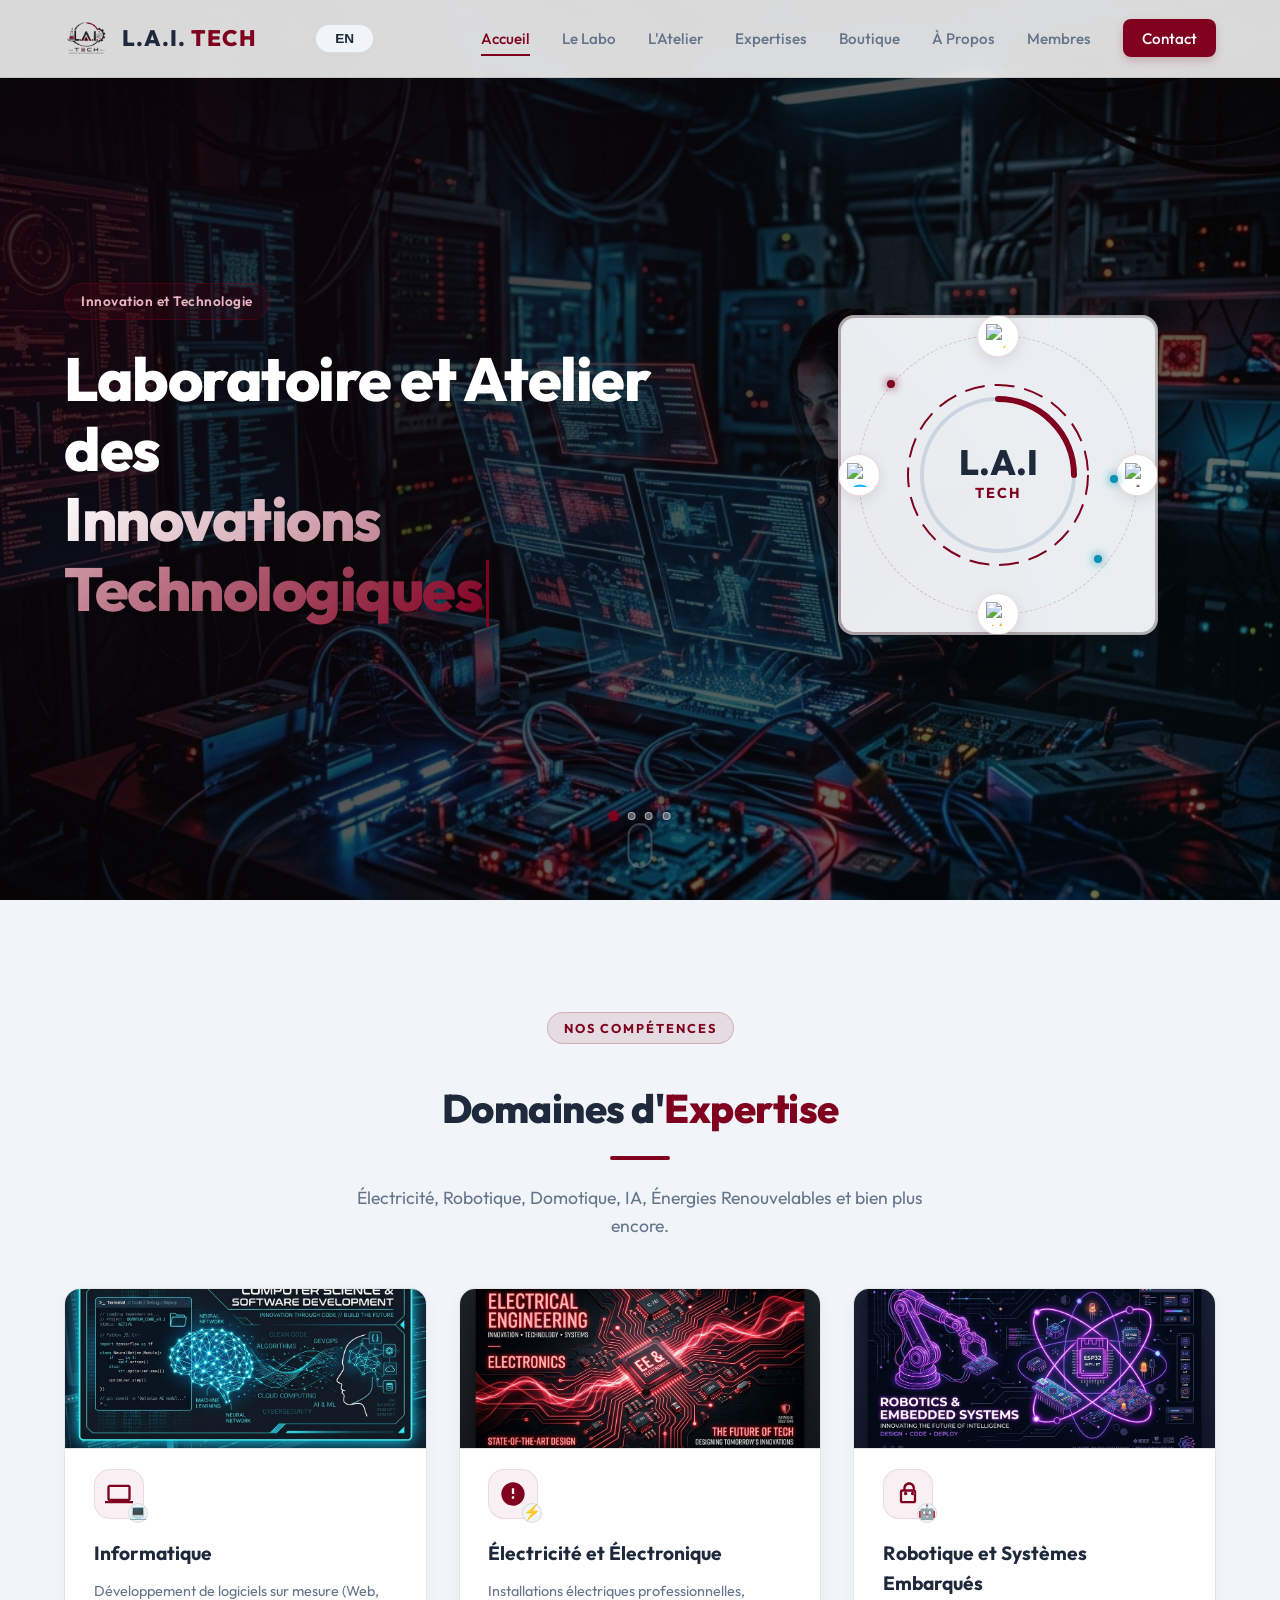
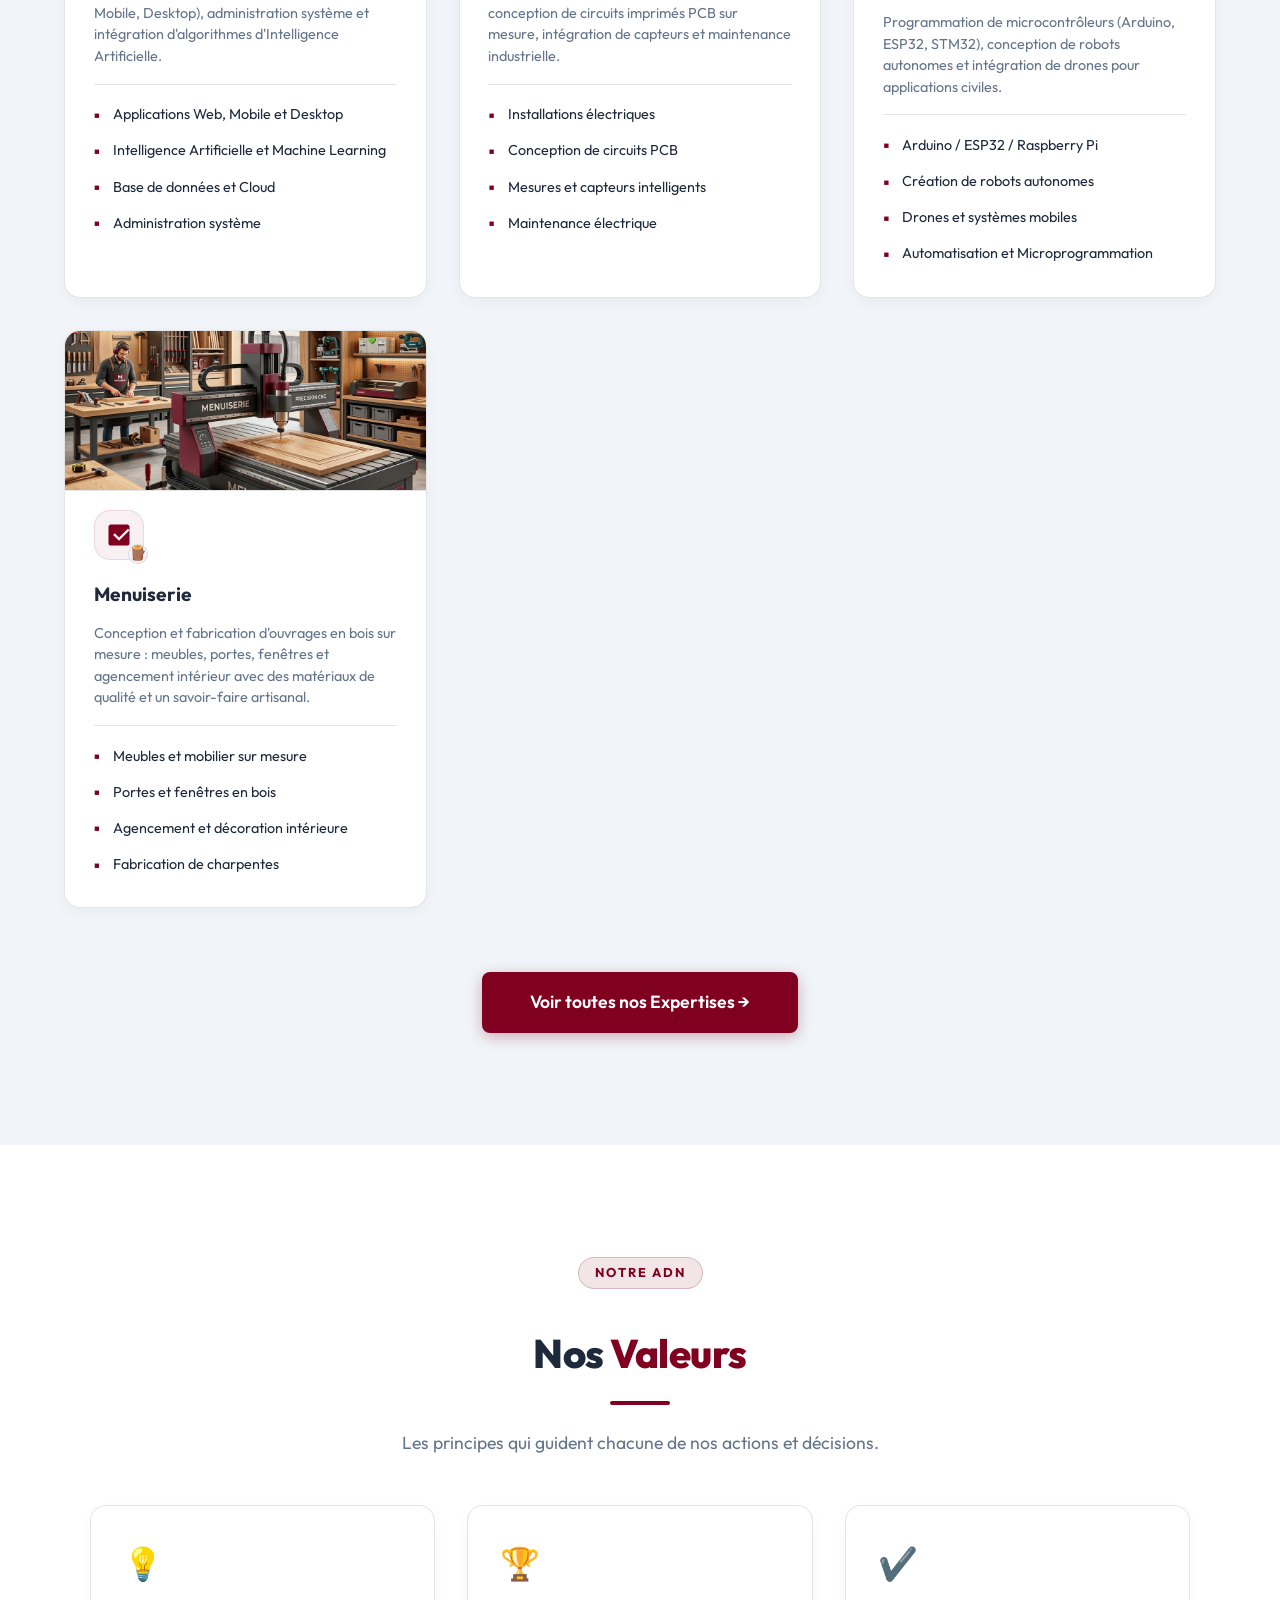
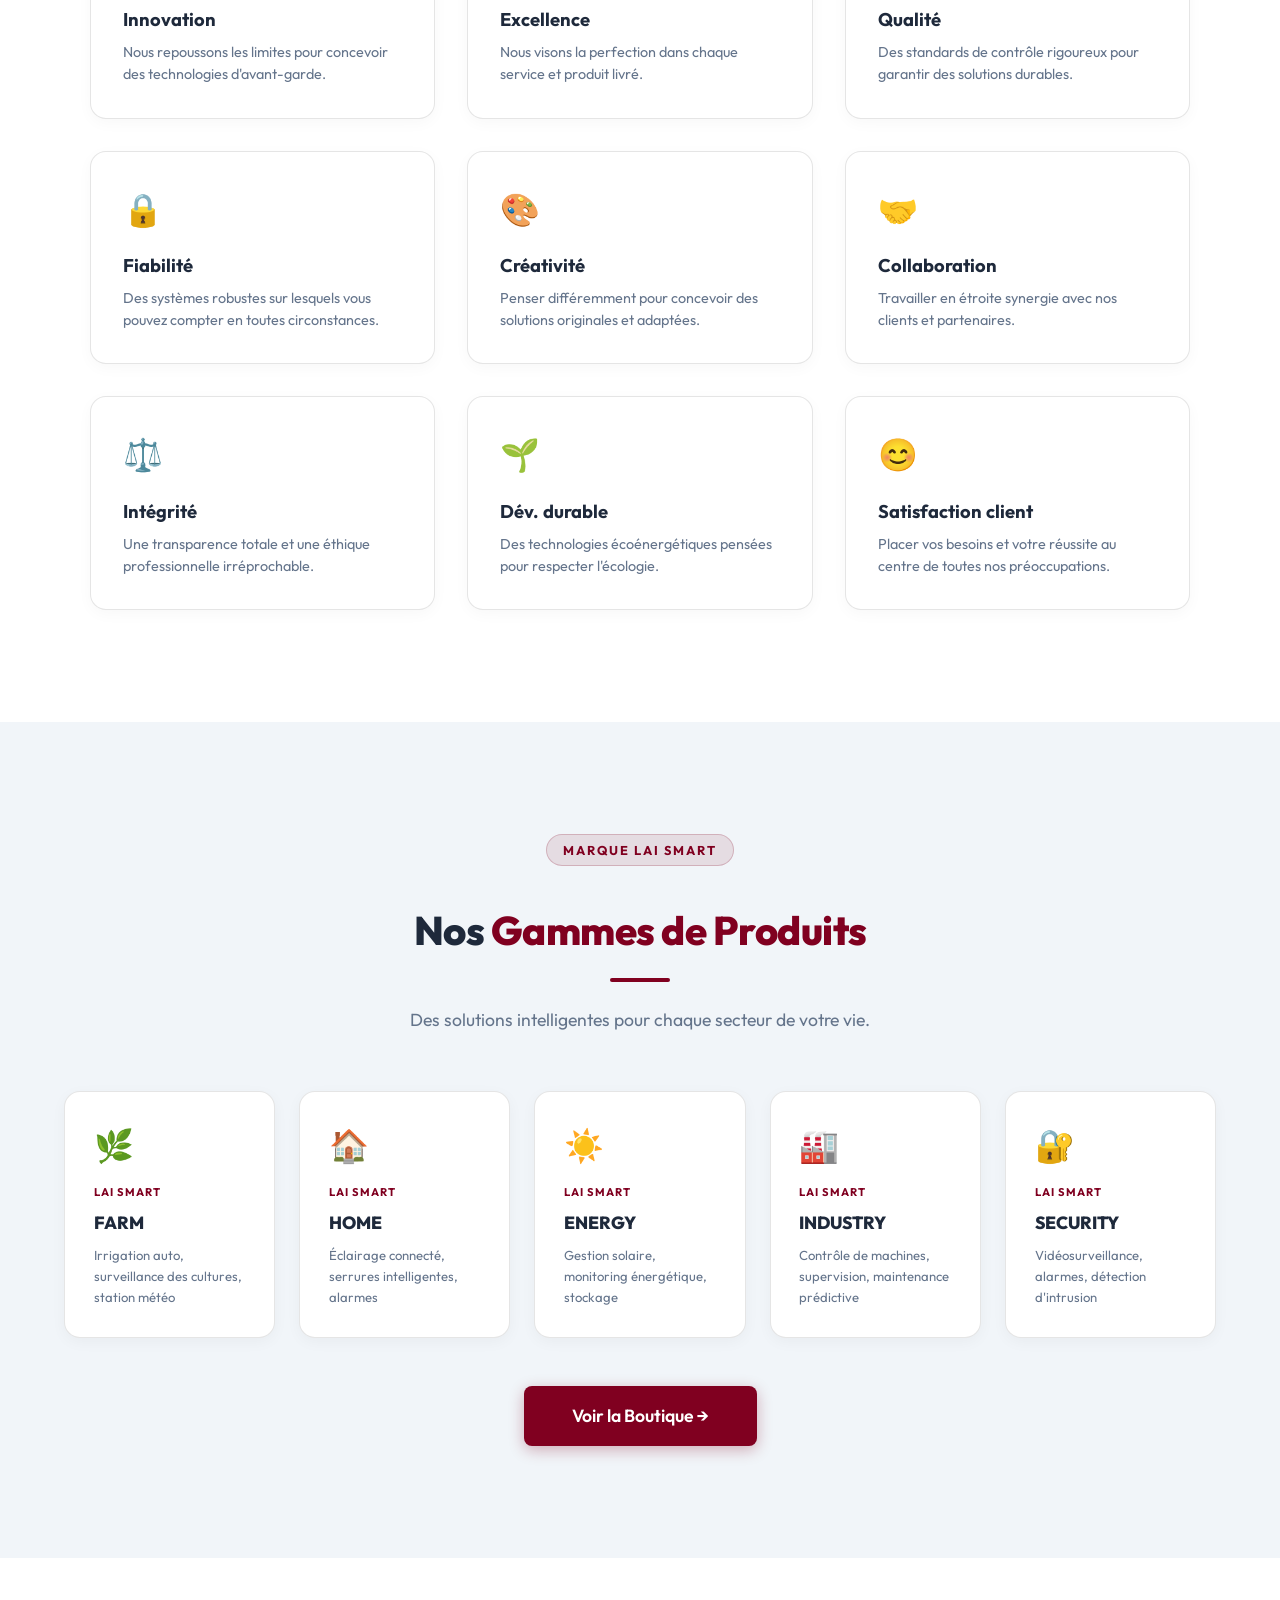
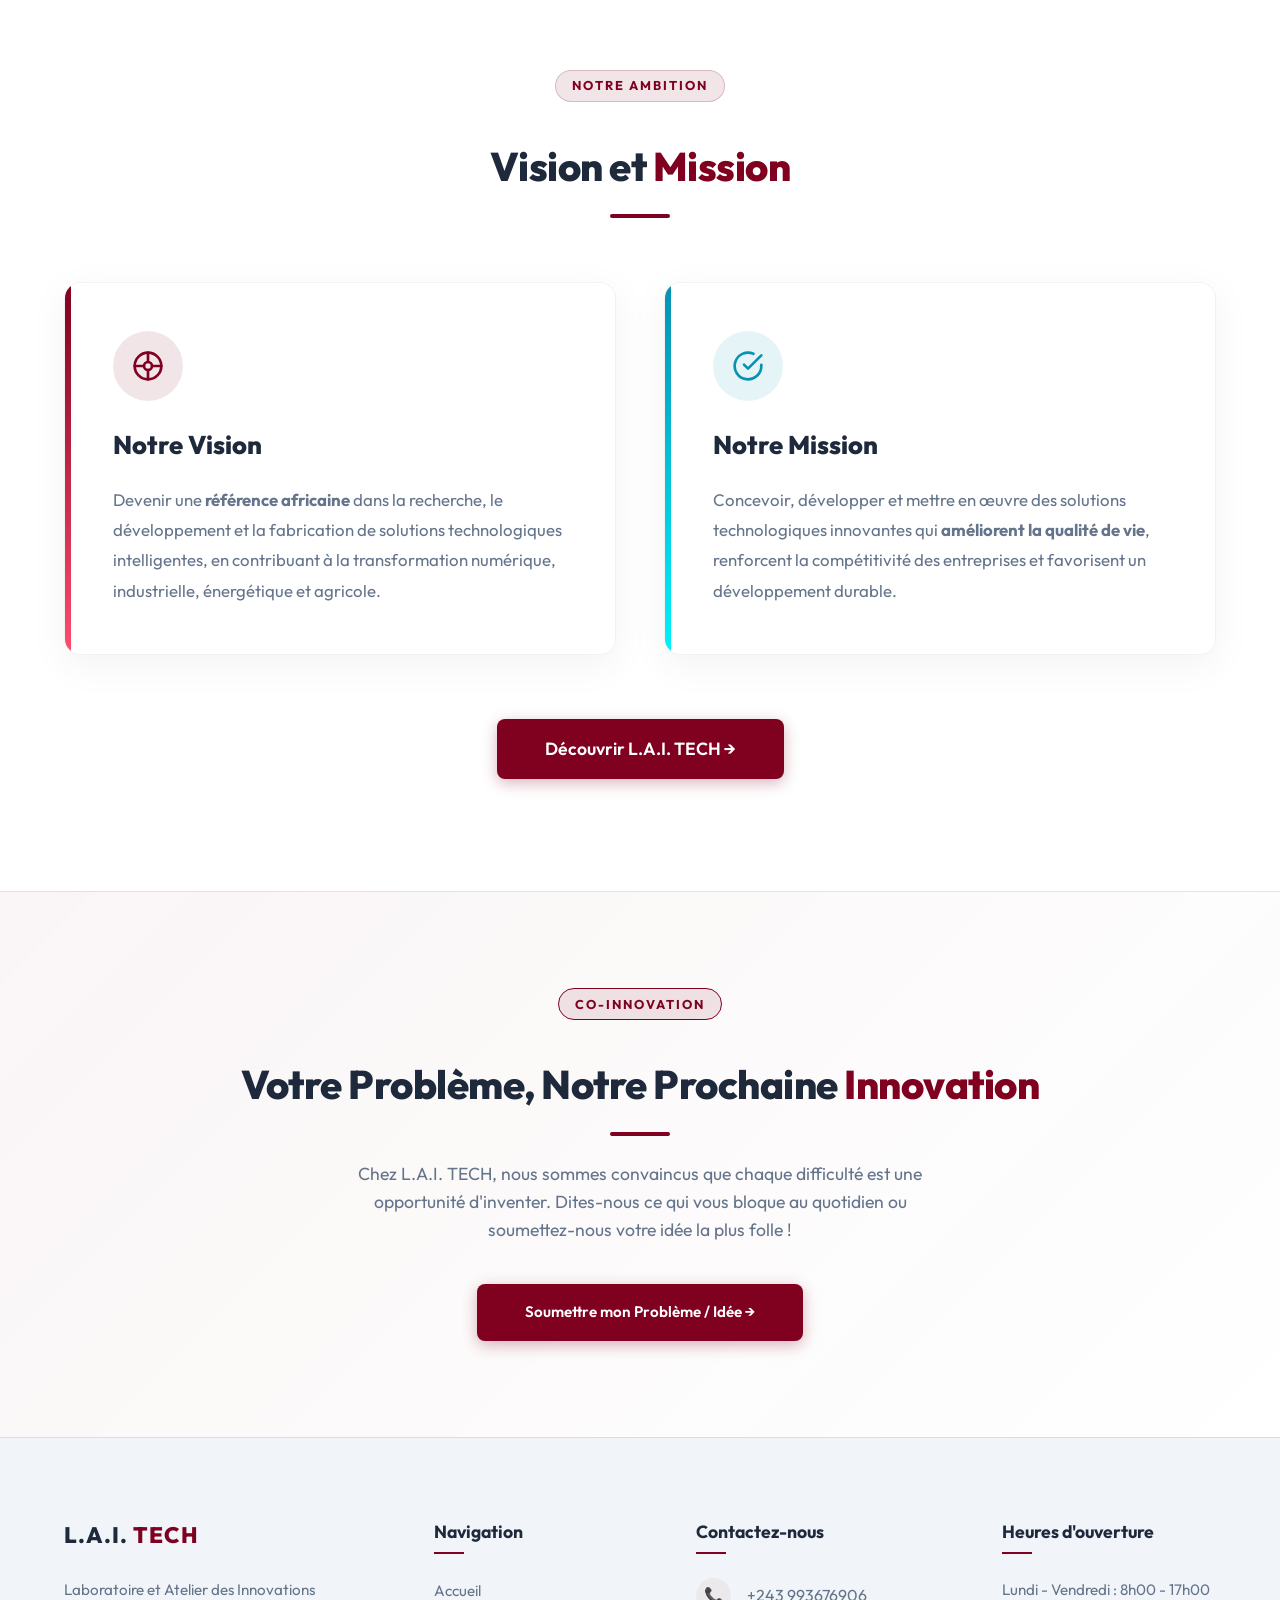
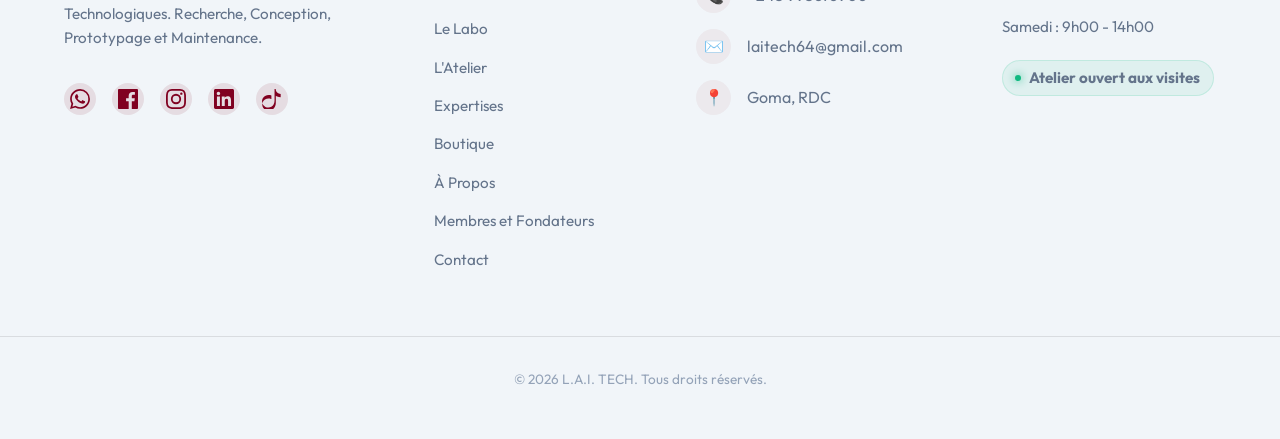
==== index.html @ 89382e8b "Fix modal: correct CSS visibility/opacity, enriched UI, bump to v12" ====
<!DOCTYPE html>
<html lang="fr">

<head>
    <meta charset="UTF-8">
    <meta http-equiv="Cache-Control" content="no-cache, no-store, must-revalidate">
    <meta http-equiv="Pragma" content="no-cache">
    <meta http-equiv="Expires" content="0">
    <meta name="viewport" content="width=device-width, initial-scale=1.0">
    <title>L.A.I. TECH - Laboratoire et Atelier des Innovations Technologiques</title>
    <meta name="description"
        content="L.A.I. TECH est spécialisé dans la recherche, la conception, le prototypage, l'installation et la maintenance de solutions technologiques innovantes en électricité, robotique, domotique et énergies renouvelables.">
    <!-- Google Fonts -->
    <link rel="preconnect" href="https://fonts.googleapis.com">
    <link rel="preconnect" href="https://fonts.gstatic.com" crossorigin>
    <link href="https://fonts.googleapis.com/css2?family=Outfit:wght@300;400;500;600;700;800&display=swap"
        rel="stylesheet">
    <link rel="stylesheet" href="assets/css/style.css?v=12">

    <!-- Anti Google Translate Banner -->
    <style>
        body { top: 0 !important; }
        .goog-te-banner-frame, .goog-te-banner-frame.skiptranslate, iframe.goog-te-banner-frame { display: none !important; }
        .goog-tooltip, .goog-tooltip:hover { display: none !important; }
        .goog-text-highlight { background-color: transparent !important; border: none !important; box-shadow: none !important; }
        #goog-gt-tt, .VIpgJd-ZVi9od-ORHb-OEVmcd, .VIpgJd-ZVi9od-aZ2wEe-wOHMyf, .VIpgJd-ZVi9od-aZ2wEe-wOHMyf-ti6hGc { display: none !important; }
    </style>

</head>

<body>

    <!-- Header / Barre de navigation -->
    <header class="main-header" id="header">
        <div class="header-container">
            <a href="#hero" class="logo-link">
                <img src="assets/images/logo.png?v=6" alt="L.A.I. TECH Logo" class="logo-img">
                <span class="logo-text">L.A.I. <span class="accent-color">TECH</span></span>
            </a>

            <!-- Google Translate Hidden Element -->
            <div id="google_translate_element" style="display:none;"></div>
            
            <div class="lang-selector">
                <button class="lang-toggle-btn" onclick="toggleLanguage()" id="langToggleBtn" title="Changer la langue / Change language">
                    <span id="langBtnText">EN</span>
                </button>
            </div>

            <nav id="primary-navigation" class="primary-navigation">
                <ul class="nav-list">
                    <li class="has-dropdown">
                        <a href="index.html" class="nav-link active">Accueil</a>
                        <ul class="dropdown-menu">
                            <li><a href="index.html#hero">Héro</a></li>
                            <li><a href="index.html#services">Domaines d'Expertise</a></li>
                            <li><a href="index.html#valeurs">Nos Valeurs</a></li>
                            <li><a href="index.html#gammes">Gammes de Produits</a></li>
                            <li><a href="index.html#vision">Vision et Mission</a></li>
                        </ul>
                    </li>
                    <li class="has-dropdown">
                        <a href="labo.html" class="nav-link">Le Labo</a>
                        <ul class="dropdown-menu">
                            <li><a href="labo.html">Présentation</a></li>
                            <li><a href="labo.html#recherche">Recherche et Développement</a></li>
                        </ul>
                    </li>
                    <li class="has-dropdown">
                        <a href="atelier.html" class="nav-link">L'Atelier</a>
                        <ul class="dropdown-menu">
                            <li><a href="atelier.html">Présentation</a></li>
                            <li><a href="atelier.html#conception">Prototypage et Fabrication</a></li>
                        </ul>
                    </li>
                    <li class="has-dropdown">
                        <a href="expertises.html" class="nav-link">Expertises</a>
                        <ul class="dropdown-menu">
                            <li><a href="expertises.html">Toutes nos Expertises</a></li>
                        </ul>
                    </li>
                    <li class="has-dropdown">
                        <a href="boutique.html" class="nav-link">Boutique</a>
                        <ul class="dropdown-menu">
                            <li><a href="boutique.html#shop">Équipements et Composants</a></li>
                        </ul>
                    </li>
                    <li class="has-dropdown">
                        <a href="apropos.html" class="nav-link">À Propos</a>
                        <ul class="dropdown-menu">
                            <li><a href="apropos.html#about">Qui sommes-nous ?</a></li>
                            <li><a href="apropos.html#domaines">Domaines d'Activité</a></li>
                            <li><a href="apropos.html#organisation">Organisation</a></li>
                            <li><a href="apropos.html#produits">Gammes de Produits</a></li>
                            <li><a href="apropos.html#objectifs">Objectifs</a></li>
                            <li><a href="apropos.html#identite">Identité et Philosophie</a></li>
                        </ul>
                    </li>
                    <li class="has-dropdown">
                        <a href="membres.html" class="nav-link">Membres</a>
                        <ul class="dropdown-menu">
                            <li><a href="membres.html#fondateurs">Les Fondateurs</a></li>
                            <li><a href="membres.html#equipe">L'Équipe L.A.I. TECH</a></li>
                        </ul>
                    </li>
                    <li class="has-dropdown">
                        <a href="contact.html" class="nav-link btn-nav">Contact</a>
                        <ul class="dropdown-menu" style="left: auto; right: 0;">
                            <li><a href="contact.html#contact">Formulaire de Contact</a></li>
                        </ul>
                    </li>
                </ul>
            </nav>

            <button class="mobile-nav-toggle" aria-controls="primary-navigation" aria-expanded="false">
                <div class="hamburger">
                    <span class="bar"></span>
                    <span class="bar"></span>
                    <span class="bar"></span>
                </div>
            </button>
        </div>
    </header>

    <!-- Hero Section -->
    <section id="hero" class="hero-section">
        <!-- Hero Background Slides -->
        <div class="hero-slides">
            <div class="hero-slide active" style="background-image: url('assets/images/hero_bg_1.jpg');"></div>
            <div class="hero-slide" style="background-image: url('assets/images/hero_bg_2.jpg');"></div>
            <div class="hero-slide" style="background-image: url('assets/images/hero_bg_3.jpg');"></div>
            <div class="hero-slide" style="background-image: url('assets/images/hero_bg_4.jpg');"></div>
        </div>
        <!-- Indicateurs de slides -->
            <div class="hero-slide-indicators" id="slideIndicators">
                <span class="slide-dot active" onclick="goToSlide(0)"></span>
                <span class="slide-dot" onclick="goToSlide(1)"></span>
                <span class="slide-dot" onclick="goToSlide(2)"></span>
                <span class="slide-dot" onclick="goToSlide(3)"></span>
            </div>
            <div class="hero-bg-overlay"></div>
            <div class="hero-container">
                <div class="hero-content">
                    <div class="badge">Innovation et Technologie</div>
                    <h1 class="hero-title typewriter-element" data-text-1="Laboratoire et Atelier des" data-text-2="Innovations Technologiques">
                        <span class="tw-part-1"></span><br><span class="highlight tw-part-2"></span>
                    </h1>
                    <p class="hero-subtitle typewriter-element" data-text="« De l'idée à l'innovation, de l'innovation à la réalisation. »"></p>
                    <p class="hero-description typewriter-element" data-text="Nous concevons, fabriquons et maintenons des solutions technologiques modernes, fiables et adaptées aux besoins des particuliers, des entreprises et des industries."></p>

                </div>
                <div class="hero-graphic">
                    <div class="tech-card-glass">
                        <div class="circle-graphic">
                            <svg viewBox="0 0 100 100" class="rotating-svg">
                                <circle cx="50" cy="50" r="45" stroke="#800020" stroke-width="1" fill="none"
                                    stroke-dasharray="10 5" />
                                <circle cx="50" cy="50" r="38" stroke="#cbd5e1" stroke-width="2" fill="none" />
                                <path d="M 50 12 A 38 38 0 0 1 88 50" stroke="#800020" stroke-width="3" fill="none"
                                    stroke-linecap="round" />
                            </svg>
                            <div class="circle-center">
                                <span class="stat-number">L.A.I</span>
                                <span class="stat-label">TECH</span>
                            </div>

                            <!-- Orbiting icons — 1 orbit ring (orbit-ring-1) -->
                            <div class="orbit-ring orbit-ring-1">
                                <div class="orbit-icon orbit-icon-1" title="Électronique">
                                    <img src="https://cdnjs.cloudflare.com/ajax/libs/twemoji/14.0.2/svg/26a1.svg" width="24" height="24" alt="⚡" style="pointer-events: none;">
                                </div>
                                <div class="orbit-icon orbit-icon-2" title="Robotique">
                                    <img src="https://cdnjs.cloudflare.com/ajax/libs/twemoji/14.0.2/svg/1f916.svg" width="24" height="24" alt="🤖" style="pointer-events: none;">
                                </div>
                                <div class="orbit-icon orbit-icon-3" title="Énergie">
                                    <img src="https://cdnjs.cloudflare.com/ajax/libs/twemoji/14.0.2/svg/2600.svg" width="24" height="24" alt="☀️" style="pointer-events: none;">
                                </div>
                                <div class="orbit-icon orbit-icon-4" title="Réseau">
                                    <img src="https://cdnjs.cloudflare.com/ajax/libs/twemoji/14.0.2/svg/1f310.svg" width="24" height="24" alt="🌐" style="pointer-events: none;">
                                </div>
                            </div>

                        </div>
                        <div class="pulse-points">
                            <span class="pulse-dot red" style="top: 20%; left: 15%;"></span>
                            <span class="pulse-dot blue" style="top: 75%; left: 80%;"></span>
                            <span class="pulse-dot" style="top: 50%; left: 85%;"></span>
                        </div>

                    </div>
                </div>
            </div>
            <div class="scroll-indicator">
                <a href="#services" aria-label="Défiler vers le bas">
                    <div class="mouse"><div class="wheel"></div></div>
                </a>
            </div>
        </section>

        <!-- Section CTA Expertises -->
        <section id="services" style="padding: 7rem 0; background-color: var(--bg-dark-secondary);">
            <div class="container" style="text-align: center;">
                <span class="section-tag">Nos Compétences</span>
                <h2 class="section-title" style="margin-top: 1rem;">Domaines d'<span class="accent-color">Expertise</span></h2>
                <div class="title-underline"></div>
                <p class="section-subtitle" style="margin-top: 1.5rem; margin-bottom: 3rem;">
                    Électricité, Robotique, Domotique, IA, Énergies Renouvelables et bien plus encore.
                </p>
                <div class="expertises-grid" style="text-align: left; margin-bottom: 4rem;">
                    <!-- 1. Informatique -->
                    <div class="expertise-card" data-index="1">
                        <div class="expertise-image-container">
                            <img src="assets/images/expertise_info.png" alt="Informatique" class="expertise-card-image">
                        </div>
                        <div class="expertise-icon red-glow">
                            <svg viewBox="0 0 24 24" class="svg-icon">
                                <path d="M20 18c1.1 0 1.99-.9 1.99-2L22 6c0-1.1-.9-2-2-2H4c-1.1 0-2 .9-2 2v10c0 1.1.9 2 2 2H0v2h24v-2h-4zM4 6h16v10H4V6z" fill="currentColor"/>
                            </svg>
                            <div class="mini-icon">💻</div>
                        </div>
                        <h3>Informatique</h3>
                        <p class="expertise-desc">Développement de logiciels sur mesure (Web, Mobile, Desktop), administration système et intégration d'algorithmes d'Intelligence Artificielle.</p>
                        <ul class="expertise-list">
                            <li>Applications Web, Mobile et Desktop</li>
                            <li>Intelligence Artificielle et Machine Learning</li>
                            <li>Base de données et Cloud</li>
                            <li>Administration système</li>
                        </ul>
                    </div>

                    <!-- 2. Électricité et Électronique -->
                    <div class="expertise-card" data-index="2">
                        <div class="expertise-image-container">
                            <img src="assets/images/expertise_elec.png" alt="Électricité et Électronique" class="expertise-card-image">
                        </div>
                        <div class="expertise-icon">
                            <svg viewBox="0 0 24 24" class="svg-icon">
                                <path d="M12 2C6.48 2 2 6.48 2 12s4.48 10 10 10 10-4.48 10-10S17.52 2 12 2zm1 14h-2v-2h2v2zm0-4h-2V7h2v5z" fill="currentColor" />
                                <path d="M11 21.9h2c3.4-.4 6-3.2 6.4-6.6l-1.9-.2c-.3 2.3-2.1 4.1-4.5 4.5v2.3z" fill="currentColor" />
                            </svg>
                            <div class="mini-icon">⚡</div>
                        </div>
                        <h3>Électricité et Électronique</h3>
                        <p class="expertise-desc">Installations électriques professionnelles, conception de circuits imprimés PCB sur mesure, intégration de capteurs et maintenance industrielle.</p>
                        <ul class="expertise-list">
                            <li>Installations électriques</li>
                            <li>Conception de circuits PCB</li>
                            <li>Mesures et capteurs intelligents</li>
                            <li>Maintenance électrique</li>
                        </ul>
                    </div>

                    <!-- 3. Robotique et Systèmes Embarqués -->
                    <div class="expertise-card" data-index="3">
                        <div class="expertise-image-container">
                            <img src="assets/images/expertise_robo.png" alt="Robotique et Systèmes Embarqués" class="expertise-card-image">
                        </div>
                        <div class="expertise-icon">
                            <svg viewBox="0 0 24 24" class="svg-icon">
                                <path d="M19 8h-1V7c0-2.76-2.24-5-5-5S8 4.24 8 7v1H7c-1.1 0-2 .9-2 2v8c0 1.1.9 2 2 2h10c1.1 0 2-.9 2-2v-8c0-1.1-.9-2-2-2zm-6-4c1.66 0 3 1.34 3 3v1H10V7c0-1.66 1.34-3 3-3zm4 14H7v-8h10v8zm-7-5c-.83 0-1.5-.67-1.5-1.5S9.17 10 10 10s1.5.67 1.5 1.5S10.83 13 10 13zm6 0c-.83 0-1.5-.67-1.5-1.5S15.17 10 16 10s1.5.67 1.5 1.5-.67 1.5-1.5 1.5z" fill="currentColor" />
                            </svg>
                            <div class="mini-icon">🤖</div>
                        </div>
                        <h3>Robotique et Systèmes Embarqués</h3>
                        <p class="expertise-desc">Programmation de microcontrôleurs (Arduino, ESP32, STM32), conception de robots autonomes et intégration de drones pour applications civiles.</p>
                        <ul class="expertise-list">
                            <li>Arduino / ESP32 / Raspberry Pi</li>
                            <li>Création de robots autonomes</li>
                            <li>Drones et systèmes mobiles</li>
                            <li>Automatisation et Microprogrammation</li>
                        </ul>
                    </div>

                    <!-- 4. Menuiserie -->
                    <div class="expertise-card" data-index="4">
                        <div class="expertise-image-container">
                            <img src="assets/images/expertise_menuiserie.png" alt="Menuiserie" class="expertise-card-image">
                        </div>
                        <div class="expertise-icon">
                            <svg viewBox="0 0 24 24" class="svg-icon">
                                <path d="M19 3H5c-1.1 0-2 .9-2 2v14c0 1.1.9 2 2 2h14c1.1 0 2-.9 2-2V5c0-1.1-.9-2-2-2zm-7 14l-5-5 1.41-1.41L12 14.17l7.59-7.59L21 8l-9 9z" fill="currentColor"/>
                            </svg>
                            <div class="mini-icon">🪵</div>
                        </div>
                        <h3>Menuiserie</h3>
                        <p class="expertise-desc">Conception et fabrication d'ouvrages en bois sur mesure : meubles, portes, fenêtres et agencement intérieur avec des matériaux de qualité et un savoir-faire artisanal.</p>
                        <ul class="expertise-list">
                            <li>Meubles et mobilier sur mesure</li>
                            <li>Portes et fenêtres en bois</li>
                            <li>Agencement et décoration intérieure</li>
                            <li>Fabrication de charpentes</li>
                        </ul>
                    </div>
                </div>

                <a href="expertises.html" class="btn btn-primary" style="padding: 1rem 3rem; font-size: 1.1rem;">
                    Voir toutes nos Expertises →
                </a>
            </div>
        </section>

                <!-- Section Valeurs -->
        <section id="valeurs" style="padding: 7rem 0; background-color: var(--bg-dark-primary);">
            <div class="container" style="text-align: center;">
                <span class="section-tag">Notre ADN</span>
                <h2 class="section-title" style="margin-top: 1rem;">Nos <span class="accent-color">Valeurs</span></h2>
                <div class="title-underline"></div>
                <p class="section-subtitle" style="margin-top: 1rem; margin-bottom: 3rem;">Les principes qui guident chacune de nos actions et décisions.</p>
                <div style="display: grid; grid-template-columns: repeat(auto-fit, minmax(280px, 1fr)); gap: 2rem; text-align: left; max-width: 1100px; margin: 0 auto;">
                    <!-- 1. Innovation -->
                    <div class="value-card-home">
                        <div class="value-icon-home">💡</div>
                        <h3>Innovation</h3>
                        <p>Nous repoussons les limites pour concevoir des technologies d'avant-garde.</p>
                    </div>
                    <!-- 2. Excellence -->
                    <div class="value-card-home">
                        <div class="value-icon-home">🏆</div>
                        <h3>Excellence</h3>
                        <p>Nous visons la perfection dans chaque service et produit livré.</p>
                    </div>
                    <!-- 3. Qualité -->
                    <div class="value-card-home">
                        <div class="value-icon-home">✔️</div>
                        <h3>Qualité</h3>
                        <p>Des standards de contrôle rigoureux pour garantir des solutions durables.</p>
                    </div>
                    <!-- 4. Fiabilité -->
                    <div class="value-card-home">
                        <div class="value-icon-home">🔒</div>
                        <h3>Fiabilité</h3>
                        <p>Des systèmes robustes sur lesquels vous pouvez compter en toutes circonstances.</p>
                    </div>
                    <!-- 5. Créativité -->
                    <div class="value-card-home">
                        <div class="value-icon-home">🎨</div>
                        <h3>Créativité</h3>
                        <p>Penser différemment pour concevoir des solutions originales et adaptées.</p>
                    </div>
                    <!-- 6. Collaboration -->
                    <div class="value-card-home">
                        <div class="value-icon-home">🤝</div>
                        <h3>Collaboration</h3>
                        <p>Travailler en étroite synergie avec nos clients et partenaires.</p>
                    </div>
                    <!-- 7. Intégrité -->
                    <div class="value-card-home">
                        <div class="value-icon-home">⚖️</div>
                        <h3>Intégrité</h3>
                        <p>Une transparence totale et une éthique professionnelle irréprochable.</p>
                    </div>
                    <!-- 8. Dév. durable -->
                    <div class="value-card-home">
                        <div class="value-icon-home">🌱</div>
                        <h3>Dév. durable</h3>
                        <p>Des technologies écoénergétiques pensées pour respecter l'écologie.</p>
                    </div>
                    <!-- 9. Satisfaction client -->
                    <div class="value-card-home">
                        <div class="value-icon-home">😊</div>
                        <h3>Satisfaction client</h3>
                        <p>Placer vos besoins et votre réussite au centre de toutes nos préoccupations.</p>
                    </div>
                </div>
            </div>
        </section>

        <!-- Section Gammes LAI Smart -->
        <section id="gammes" style="padding: 7rem 0; background-color: var(--bg-dark-secondary);">
            <div class="container" style="text-align: center;">
                <span class="section-tag">Marque LAI Smart</span>
                <h2 class="section-title" style="margin-top: 1rem;">Nos <span class="accent-color">Gammes de Produits</span></h2>
                <div class="title-underline"></div>
                <p class="section-subtitle" style="margin-top: 1rem; margin-bottom: 3.5rem;">Des solutions intelligentes pour chaque secteur de votre vie.</p>
                <div style="display: grid; grid-template-columns: repeat(auto-fill, minmax(200px, 1fr)); gap: 1.5rem; text-align: left; margin-bottom: 3rem;">
                    <!-- FARM -->
                    <div style="background: var(--white); border: 1px solid var(--border-color); border-radius: 16px; padding: 1.8rem; transition: all 0.3s; box-shadow: 0 4px 15px rgba(0,0,0,0.04);" onmouseover="this.style.transform='translateY(-6px)'; this.style.boxShadow='0 15px 35px rgba(0,0,0,0.1)';" onmouseout="this.style.transform=''; this.style.boxShadow='';">
                        <div style="font-size: 2rem; margin-bottom: 0.8rem;">🌿</div>
                        <div style="font-size: 0.7rem; font-weight: 700; text-transform: uppercase; letter-spacing: 1px; color: var(--primary-color); margin-bottom: 0.4rem;">LAI Smart</div>
                        <h3 style="font-size: 1.1rem; font-weight: 800; margin-bottom: 0.5rem;">FARM</h3>
                        <p style="font-size: 0.82rem; color: var(--text-muted);">Irrigation auto, surveillance des cultures, station météo</p>
                    </div>
                    <!-- HOME -->
                    <div style="background: var(--white); border: 1px solid var(--border-color); border-radius: 16px; padding: 1.8rem; transition: all 0.3s; box-shadow: 0 4px 15px rgba(0,0,0,0.04);" onmouseover="this.style.transform='translateY(-6px)'; this.style.boxShadow='0 15px 35px rgba(0,0,0,0.1)';" onmouseout="this.style.transform=''; this.style.boxShadow='';">
                        <div style="font-size: 2rem; margin-bottom: 0.8rem;">🏠</div>
                        <div style="font-size: 0.7rem; font-weight: 700; text-transform: uppercase; letter-spacing: 1px; color: var(--primary-color); margin-bottom: 0.4rem;">LAI Smart</div>
                        <h3 style="font-size: 1.1rem; font-weight: 800; margin-bottom: 0.5rem;">HOME</h3>
                        <p style="font-size: 0.82rem; color: var(--text-muted);">Éclairage connecté, serrures intelligentes, alarmes</p>
                    </div>
                    <!-- ENERGY -->
                    <div style="background: var(--white); border: 1px solid var(--border-color); border-radius: 16px; padding: 1.8rem; transition: all 0.3s; box-shadow: 0 4px 15px rgba(0,0,0,0.04);" onmouseover="this.style.transform='translateY(-6px)'; this.style.boxShadow='0 15px 35px rgba(0,0,0,0.1)';" onmouseout="this.style.transform=''; this.style.boxShadow='';">
                        <div style="font-size: 2rem; margin-bottom: 0.8rem;">☀️</div>
                        <div style="font-size: 0.7rem; font-weight: 700; text-transform: uppercase; letter-spacing: 1px; color: var(--primary-color); margin-bottom: 0.4rem;">LAI Smart</div>
                        <h3 style="font-size: 1.1rem; font-weight: 800; margin-bottom: 0.5rem;">ENERGY</h3>
                        <p style="font-size: 0.82rem; color: var(--text-muted);">Gestion solaire, monitoring énergétique, stockage</p>
                    </div>
                    <!-- INDUSTRY -->
                    <div style="background: var(--white); border: 1px solid var(--border-color); border-radius: 16px; padding: 1.8rem; transition: all 0.3s; box-shadow: 0 4px 15px rgba(0,0,0,0.04);" onmouseover="this.style.transform='translateY(-6px)'; this.style.boxShadow='0 15px 35px rgba(0,0,0,0.1)';" onmouseout="this.style.transform=''; this.style.boxShadow='';">
                        <div style="font-size: 2rem; margin-bottom: 0.8rem;">🏭</div>
                        <div style="font-size: 0.7rem; font-weight: 700; text-transform: uppercase; letter-spacing: 1px; color: var(--primary-color); margin-bottom: 0.4rem;">LAI Smart</div>
                        <h3 style="font-size: 1.1rem; font-weight: 800; margin-bottom: 0.5rem;">INDUSTRY</h3>
                        <p style="font-size: 0.82rem; color: var(--text-muted);">Contrôle de machines, supervision, maintenance prédictive</p>
                    </div>
                    <!-- SECURITY -->
                    <div style="background: var(--white); border: 1px solid var(--border-color); border-radius: 16px; padding: 1.8rem; transition: all 0.3s; box-shadow: 0 4px 15px rgba(0,0,0,0.04);" onmouseover="this.style.transform='translateY(-6px)'; this.style.boxShadow='0 15px 35px rgba(0,0,0,0.1)';" onmouseout="this.style.transform=''; this.style.boxShadow='';">
                        <div style="font-size: 2rem; margin-bottom: 0.8rem;">🔐</div>
                        <div style="font-size: 0.7rem; font-weight: 700; text-transform: uppercase; letter-spacing: 1px; color: var(--primary-color); margin-bottom: 0.4rem;">LAI Smart</div>
                        <h3 style="font-size: 1.1rem; font-weight: 800; margin-bottom: 0.5rem;">SECURITY</h3>
                        <p style="font-size: 0.82rem; color: var(--text-muted);">Vidéosurveillance, alarmes, détection d'intrusion</p>
                    </div>
                </div>
                <a href="boutique.html" class="btn btn-primary" style="padding: 1rem 3rem; font-size: 1.1rem;">Voir la Boutique →</a>
            </div>
        </section>

        <!-- Section Vision et Mission (accueil) -->
        <section id="vision" style="padding: 7rem 0; background-color: var(--bg-dark-primary);">
            <div class="container">
                <div style="text-align: center; margin-bottom: 4rem;">
                    <span class="section-tag">Notre ambition</span>
                    <h2 class="section-title" style="margin-top: 1rem;">Vision et <span class="accent-color">Mission</span></h2>
                    <div class="title-underline"></div>
                </div>
                <div class="vision-mission-pro">
                    <div class="vision-mission-card vision-card-pro">
                        <div class="vm-icon-wrapper">
                            <svg viewBox="0 0 24 24" width="32" height="32" stroke="currentColor" stroke-width="2" fill="none" stroke-linecap="round" stroke-linejoin="round"><circle cx="12" cy="12" r="10"></circle><circle cx="12" cy="12" r="3"></circle><line x1="12" y1="2" x2="12" y2="9"></line><line x1="12" y1="15" x2="12" y2="22"></line><line x1="2" y1="12" x2="9" y2="12"></line><line x1="15" y1="12" x2="22" y2="12"></line></svg>
                        </div>
                        <h3>Notre Vision</h3>
                        <p>Devenir une <strong>référence africaine</strong> dans la recherche, le développement et la fabrication de solutions technologiques intelligentes, en contribuant à la transformation numérique, industrielle, énergétique et agricole.</p>
                    </div>
                    <div class="vision-mission-card mission-card-pro">
                        <div class="vm-icon-wrapper">
                            <svg viewBox="0 0 24 24" width="32" height="32" stroke="currentColor" stroke-width="2" fill="none" stroke-linecap="round" stroke-linejoin="round"><path d="M22 11.08V12a10 10 0 1 1-5.93-9.14"></path><polyline points="22 4 12 14.01 9 11.01"></polyline></svg>
                        </div>
                        <h3>Notre Mission</h3>
                        <p>Concevoir, développer et mettre en œuvre des solutions technologiques innovantes qui <strong>améliorent la qualité de vie</strong>, renforcent la compétitivité des entreprises et favorisent un développement durable.</p>
                    </div>
                </div>
                <div style="text-align: center;">
                    <a href="apropos.html" class="btn btn-primary" style="padding: 1rem 3rem; font-size: 1.1rem;">Découvrir L.A.I. TECH →</a>
                </div>
            </div>
        </section>

    </main>

    <!-- Modal des Services -->
    <div id="serviceModal" class="service-modal" role="dialog" aria-modal="true" aria-hidden="true">
        <div class="service-modal-content">
            <button class="close-modal" id="closeServiceModal" aria-label="Fermer la fenêtre">&times;</button>
            <div class="modal-image-container">
                <img id="modalImage" src="" alt="Image du service" loading="lazy">
                <div class="modal-image-overlay">
                    <div id="modalEmoji" class="modal-emoji-badge">💡</div>
                </div>
            </div>
            <div class="modal-body">
                <h3 id="modalTitle">Titre du service</h3>
                <p id="modalDesc">Description complète du service...</p>
                <div class="modal-divider"></div>
                <h4 class="modal-list-title">Nos préstations</h4>
                <ul id="modalList" class="modal-services-list">
                    <!-- Les éléments de liste seront injectés ici -->
                </ul>
                <div class="modal-footer-actions">
                    <a href="contact.html" class="btn btn-primary">Demander un devis &rarr;</a>
                    <a href="contact.html" class="btn btn-secondary-modal">Nous Contacter</a>
                </div>
            </div>
        </div>
    </div>

    <!-- Section Boîte à Idées / Proposer un problème -->
    <section id="problemes-visiteurs" style="padding: 6rem 0; background: linear-gradient(135deg, rgba(128,0,32,0.04) 0%, transparent 100%); border-top: 1px solid var(--border-color);">
        <div class="container" style="text-align: center;">
            <span class="section-tag" style="color: var(--primary-color); border-color: var(--primary-color);">Co-Innovation</span>
            <h2 class="section-title" style="margin-top: 1rem;">Votre Problème, Notre Prochaine <span class="accent-color">Innovation</span></h2>
            <div class="title-underline"></div>
            <p class="section-subtitle" style="margin-top: 1.5rem; margin-bottom: 2.5rem; max-width: 600px; margin-left: auto; margin-right: auto;">
                Chez L.A.I. TECH, nous sommes convaincus que chaque difficulté est une opportunité d'inventer. Dites-nous ce qui vous bloque au quotidien ou soumettez-nous votre idée la plus folle !
            </p>
            <a href="contact.html#visiteur-idees" class="btn btn-primary" style="padding: 1rem 3rem;">Soumettre mon Problème / Idée →</a>
        </div>
    </section>

    <footer class="main-footer">
        <div class="container footer-grid">
            <div class="footer-brand">
                <a href="index.html" class="logo-link">
                    <span class="logo-text">L.A.I. <span class="accent-color">TECH</span></span>
                </a>
                <p class="footer-desc">Laboratoire et Atelier des Innovations Technologiques. Recherche, Conception, Prototypage et Maintenance.</p>
                <div class="social-icons">
                    <a href="https://wa.me/243993676906" aria-label="WhatsApp" class="social-icon" target="_blank"><svg viewBox="0 0 24 24" fill="currentColor"><path d="M17.472 14.382c-.297-.149-1.758-.867-2.03-.967-.273-.099-.471-.148-.67.15-.197.297-.767.966-.94 1.164-.173.199-.347.223-.644.075-.297-.15-1.255-.463-2.39-1.475-.883-.788-1.48-1.761-1.653-2.059-.173-.297-.018-.458.13-.606.134-.133.298-.347.446-.52.149-.174.198-.298.298-.497.099-.198.05-.371-.025-.52-.075-.149-.669-1.612-.916-2.207-.242-.579-.487-.5-.669-.51-.173-.008-.371-.01-.57-.01-.198 0-.52.074-.792.372-.272.297-1.04 1.016-1.04 2.479 0 1.462 1.065 2.875 1.213 3.074.149.198 2.096 3.2 5.077 4.487.709.306 1.262.489 1.694.625.712.227 1.36.195 1.871.118.571-.085 1.758-.719 2.006-1.413.248-.694.248-1.289.173-1.413-.074-.124-.272-.198-.57-.347m-5.421 7.403h-.004a9.87 9.87 0 01-5.031-1.378l-.361-.214-3.741.982.998-3.648-.235-.374a9.86 9.86 0 01-1.51-5.26c.001-5.45 4.436-9.884 9.888-9.884 2.64 0 5.122 1.03 6.988 2.898a9.825 9.825 0 012.893 6.994c-.003 5.45-4.437 9.884-9.885 9.884m8.413-18.297A11.815 11.815 0 0012.05 0C5.495 0 .16 5.335.157 11.892c0 2.096.547 4.142 1.588 5.945L.057 24l6.305-1.654a11.882 11.882 0 005.683 1.448h.005c6.554 0 11.89-5.335 11.893-11.893a11.821 11.821 0 00-3.48-8.413Z"/></svg></a>
                    <a href="#" aria-label="Facebook" class="social-icon"><svg viewBox="0 0 24 24" fill="currentColor"><path d="M22.675 0H1.325C.593 0 0 .593 0 1.325v21.351C0 23.407.593 24 1.325 24H12.82v-9.294H9.692v-3.622h3.128V8.413c0-3.1 1.893-4.788 4.659-4.788 1.325 0 2.463.099 2.795.143v3.24l-1.918.001c-1.504 0-1.795.715-1.795 1.763v2.313h3.587l-.467 3.622h-3.12V24h6.116c.73 0 1.323-.593 1.323-1.325V1.325C24 .593 23.407 0 22.675 0z"/></svg></a>
                    <a href="#" aria-label="Instagram" class="social-icon"><svg viewBox="0 0 24 24" fill="currentColor"><path d="M12 2.163c3.204 0 3.584.012 4.85.07 3.252.148 4.771 1.691 4.919 4.919.058 1.265.069 1.645.069 4.849 0 3.205-.012 3.584-.069 4.849-.149 3.225-1.664 4.771-4.919 4.919-1.266.058-1.644.07-4.85.07-3.204 0-3.584-.012-4.849-.07-3.26-.149-4.771-1.699-4.919-4.92-.058-1.265-.07-1.644-.07-4.849 0-3.204.013-3.583.07-4.849.149-3.227 1.664-4.771 4.919-4.919 1.266-.057 1.645-.069 4.849-.069zM12 0C8.741 0 8.333.014 7.053.072 2.695.272.273 2.69.073 7.052.014 8.333 0 8.741 0 12c0 3.259.014 3.668.072 4.948.2 4.358 2.618 6.78 6.98 6.98C8.333 23.986 8.741 24 12 24c3.259 0 3.668-.014 4.948-.072 4.354-.2 6.782-2.618 6.979-6.98.059-1.28.073-1.689.073-4.948 0-3.259-.014-3.667-.072-4.947-.196-4.354-2.617-6.78-6.979-6.98C15.668.014 15.259 0 12 0zm0 5.838a6.162 6.162 0 100 12.324 6.162 6.162 0 000-12.324zM12 16a4 4 0 110-8 4 4 0 010 8zm6.406-11.845a1.44 1.44 0 100 2.881 1.44 1.44 0 000-2.881z"/></svg></a>
                    <a href="#" aria-label="LinkedIn" class="social-icon"><svg viewBox="0 0 24 24" fill="currentColor"><path d="M20.447 20.452h-3.554v-5.569c0-1.328-.027-3.037-1.852-3.037-1.853 0-2.136 1.445-2.136 2.939v5.667H9.351V9h3.414v1.561h.046c.477-.9 1.637-1.85 3.37-1.85 3.601 0 4.267 2.37 4.267 5.455v6.286zM5.337 7.433c-1.144 0-2.063-.926-2.063-2.065 0-1.138.92-2.063 2.063-2.063 1.14 0 2.064.925 2.064 2.063 0 1.139-.925 2.065-2.064 2.065zm1.782 13.019H3.555V9h3.564v11.452zM22.225 0H1.771C.792 0 0 .774 0 1.729v20.542C0 23.227.792 24 1.771 24h20.451C23.2 24 24 23.227 24 22.271V1.729C24 .774 23.2 0 22.225 0z"/></svg></a>
                    <a href="#" aria-label="TikTok" class="social-icon"><svg viewBox="0 0 24 24" fill="currentColor"><path d="M12.525.02c1.31-.02 2.61-.01 3.91-.02.08 1.53.63 3.09 1.75 4.17 1.12 1.11 2.7 1.62 4.24 1.79v4.03c-1.44-.05-2.89-.35-4.2-.97-.57-.26-1.1-.59-1.62-.93-.01 2.92.01 5.84-.02 8.75-.08 2.78-1.15 5.54-3.33 7.31-1.92 1.57-4.58 2.22-6.93 1.75-2.73-.54-5.02-2.61-5.74-5.26-.82-2.99.36-6.4 2.96-8.1 2.12-1.39 4.88-1.57 7.22-.68.17.07.35.15.52.23V7.78c-2.45-.75-5.23-.62-7.55.57-1.8 1.05-3.15 2.87-3.52 4.92-.37 2.05.07 4.23 1.25 5.92 1.4 1.94 3.75 3.1 6.13 3.1 2.6-.02 5.09-1.43 6.31-3.69.86-1.6 1.18-3.46 1.17-5.32-.01-5.6-.03-11.2-.01-16.79-1.28.02-2.56.03-3.84.05z"/></svg></a>
                </div>
            </div>
            <div class="footer-links">
                <h4>Navigation</h4>
                <ul>
                    <li><a href="index.html">Accueil</a></li>
                    <li><a href="labo.html">Le Labo</a></li>
                    <li><a href="atelier.html">L'Atelier</a></li>
                    <li><a href="expertises.html">Expertises</a></li>
                    <li><a href="boutique.html">Boutique</a></li>
                    <li><a href="apropos.html">À Propos</a></li>
                    <li><a href="membres.html">Membres et Fondateurs</a></li>
                    <li><a href="contact.html">Contact</a></li>
                </ul>
            </div>
            <div class="footer-contact">
                <h4>Contactez-nous</h4>
                <div class="footer-contact-modern">
                    <div class="footer-contact-item">
                        <div class="footer-icon-box">📞</div>
                        <a href="tel:+243993676906">+243 993676906</a>
                    </div>
                    <div class="footer-contact-item">
                        <div class="footer-icon-box">✉️</div>
                        <a href="mailto:laitech64@gmail.com">laitech64@gmail.com</a>
                    </div>
                    <div class="footer-contact-item">
                        <div class="footer-icon-box">📍</div>
                        <span>Goma, RDC</span>
                    </div>
                </div>
            </div>
            <div class="footer-hours">
                <h4>Heures d'ouverture</h4>
                <p>Lundi - Vendredi : 8h00 - 17h00</p>
                <p>Samedi : 9h00 - 14h00</p>
                <p class="status-open">Atelier ouvert aux visites</p>
            </div>
        </div>
        <div style="text-align: center; padding-top: 2rem; border-top: 1px solid var(--border-color); margin-top: 2rem;">
            <p class="copyright" style="margin: 0;">&copy; 2026 L.A.I. TECH. Tous droits réservés.</p>
        </div>
    </footer>

    <!-- Script JavaScript -->
    <script src="assets/js/app.js?v=12"></script>

    <!-- Scripts Google Translate (Custom UI) -->
    <script type="text/javascript">
        function googleTranslateElementInit() {
            new google.translate.TranslateElement({
                pageLanguage: 'fr', 
                includedLanguages: 'en,fr', 
                autoDisplay: false
            }, 'google_translate_element');
        }

        let changeLangRetries = 0;
        function toggleLanguage() {
            var currentLang = localStorage.getItem('lai_tech_lang') || 'fr';
            var targetLang = currentLang === 'fr' ? 'en' : 'fr';
            changeLanguage(targetLang);
        }

        function changeLanguage(langCode) {
            var selectField = document.querySelector("#google_translate_element select");
            if (!selectField) {
                if (changeLangRetries < 6) {
                    changeLangRetries++;
                    setTimeout(() => changeLanguage(langCode), 500);
                } else {
                    console.warn("Google Translate element not loaded yet.");
                }
                return;
            }
            changeLangRetries = 0;
            
            for(var i=0; i < selectField.options.length; i++){
                if(selectField.options[i].value == langCode){
                    selectField.selectedIndex = i;
                    var event = new Event('change');
                    selectField.dispatchEvent(event);
                    break;
                }
            }

            // Update UI button text
            var btnText = document.getElementById('langBtnText');
            if (btnText) {
                btnText.textContent = langCode === 'fr' ? 'EN' : 'FR';
            }
            
            localStorage.setItem('lai_tech_lang', langCode);
        }

        // Prevent Google Translate Banner
        const hideGoogleTranslate = () => {
            document.body.style.top = '0px';
            const banner = document.querySelector('.goog-te-banner-frame');
            if (banner) banner.style.display = 'none';
        };
        
        document.addEventListener('DOMContentLoaded', () => {
            setTimeout(() => {
                const savedLang = localStorage.getItem('lai_tech_lang');
                if(savedLang && savedLang === 'en') {
                    changeLanguage('en');
                } else {
                    var btnText = document.getElementById('langBtnText');
                    if (btnText) btnText.textContent = 'EN';
                }
                setInterval(hideGoogleTranslate, 100); // Aggressively hide the banner
            }, 1000);
        });
    </script>
    <script type="text/javascript" src="https://translate.google.com/translate_a/element.js?cb=googleTranslateElementInit"></script>

</body>

</html>
---- assets/css/style.css ----
/* ==========================================================================
   DESIGN SYSTEM & VARIABLES - L.A.I. TECH
   ========================================================================== */
:root {
    /* Couleurs de marque basées sur le Logo */
    --primary-color: #800020;          /* Rouge foncé technologique */
    --primary-hover: #5c0016;          /* Rouge très sombre pour survols */
    --primary-glow: rgba(128, 0, 32, 0.4);
    
    /* Couleurs claires — Thème blanc */
    --bg-dark-primary: #ffffff;        /* Fond principal blanc */
    --bg-dark-secondary: #f1f5f9;      /* Fond secondaire (cartes/sections) */
    --bg-dark-elevated: #e2e8f0;       /* Cartes flottantes / Éléments surélevés */
    --border-color: rgba(0, 0, 0, 0.1);
    --border-color-glow: rgba(128, 0, 32, 0.2);
    
    /* Couleurs de texte */
    --text-white: #1e293b;             /* Texte principal sombre */
    --text-light: #ffffff;             /* Texte blanc (sur fonds colorés) */
    --text-muted: #64748b;             /* Gris pour textes secondaires */
    --text-muted-dark: #94a3b8;
    
    /* Couleurs diverses */
    --white: #ffffff;
    --success: #10b981;                /* Vert pour boutons de commande WhatsApp */
    --accent-cyan: #0891b2;            /* Cyan adapté pour fond clair */
    
    /* Typographie */
    --font-family: 'Outfit', sans-serif;
    
    /* Transitions & Ombres */
    --transition: all 0.3s cubic-bezier(0.4, 0, 0.2, 1);
    --shadow-premium: 0 15px 35px rgba(0, 0, 0, 0.08), 0 5px 15px rgba(0, 0, 0, 0.05);
    --shadow-red-glow: 0 0 25px rgba(128, 0, 32, 0.2);
    --radius-lg: 16px;
    --radius-md: 8px;
}

/* ==========================================================================
   RÈGLES DE BASE & RESET
   ========================================================================== */
*, *::before, *::after {
    box-sizing: border-box;
    margin: 0;
    padding: 0;
}

html {
    scroll-behavior: smooth;
    scroll-padding-top: 90px;
    font-size: 16px;
}

body {
    font-family: var(--font-family);
    background-color: var(--bg-dark-primary);
    color: var(--text-white);
    line-height: 1.6;
    overflow-x: hidden;
}

a {
    color: inherit;
}

img {
    max-width: 100%;
    height: auto;
    display: block;
}

a {
    color: inherit;
    text-decoration: none;
    transition: var(--transition);
}

ul {
    list-style: none;
}

.container {
    width: 100%;
    max-width: 1200px;
    margin: 0 auto;
    padding: 0 1.5rem;
}

.text-center {
    text-align: center;
}

.accent-color {
    color: var(--primary-color);
}

.sr-only {
    position: absolute;
    width: 1px;
    height: 1px;
    padding: 0;
    margin: -1px;
    overflow: hidden;
    clip: rect(0, 0, 0, 0);
    border: 0;
}

/* ==========================================================================
   BOUTONS & COMPOSANTS
   ========================================================================== */
.btn {
    display: inline-flex;
    align-items: center;
    justify-content: center;
    padding: 0.8rem 1.8rem;
    font-size: 0.95rem;
    font-weight: 600;
    border-radius: var(--radius-md);
    cursor: pointer;
    transition: var(--transition);
    border: none;
}

.btn-primary {
    background-color: var(--primary-color);
    color: var(--white);
    box-shadow: 0 4px 15px rgba(128, 0, 32, 0.3);
}

.btn-primary:hover {
    background-color: var(--primary-hover);
    transform: translateY(-2px);
    box-shadow: 0 6px 20px rgba(128, 0, 32, 0.5), var(--shadow-red-glow);
}

.btn-secondary {
    background-color: transparent;
    color: var(--white);
    border: 2px solid var(--border-color);
}

.btn-secondary:hover {
    background-color: rgba(255, 255, 255, 0.05);
    border-color: var(--white);
    transform: translateY(-2px);
}

.btn-sm {
    padding: 0.5rem 1rem;
    font-size: 0.85rem;
}

.btn-block {
    display: width;
    width: 100%;
}

.section-header {
    margin-bottom: 4rem;
}

.section-tag {
    display: inline-block;
    padding: 0.3rem 1rem;
    background-color: rgba(128, 0, 32, 0.1);
    color: var(--primary-color);
    font-size: 0.8rem;
    font-weight: 700;
    text-transform: uppercase;
    letter-spacing: 2px;
    border-radius: 50px;
    margin-bottom: 1rem;
    border: 1px solid rgba(128, 0, 32, 0.2);
}

.section-title {
    font-size: 2.5rem;
    font-weight: 800;
    letter-spacing: -0.5px;
    margin-bottom: 1rem;
}

.title-underline {
    width: 60px;
    height: 4px;
    background-color: var(--primary-color);
    margin: 0 auto 1.5rem auto;
    border-radius: 2px;
}

.section-subtitle {
    font-size: 1.1rem;
    color: var(--text-muted);
    max-width: 600px;
    margin: 0 auto;
}

/* ==========================================================================
   HEADER / BARRE DE NAVIGATION
   ========================================================================== */
.main-header {
    position: fixed;
    top: 0;
    left: 0;
    width: 100%;
    z-index: 1000;
    background-color: rgba(255, 255, 255, 0.85);
    backdrop-filter: blur(15px);
    border-bottom: 1px solid var(--border-color);
    transition: var(--transition);
}

.main-header.scrolled {
    padding: 0.5rem 0;
    background-color: rgba(255, 255, 255, 0.97);
    box-shadow: 0 10px 30px rgba(0, 0, 0, 0.08);
}

.header-container {
    display: flex;
    align-items: center;
    justify-content: space-between;
    max-width: 1200px;
    margin: 0 auto;
    padding: 1rem 1.5rem;
}

.logo-link {
    display: flex;
    align-items: center;
    gap: 0.8rem;
}

.logo-img {
    height: 45px;
    width: auto;
    object-fit: contain;
}

.logo-text {
    font-size: 1.4rem;
    font-weight: 800;
    letter-spacing: 1px;
}

.primary-navigation {
    display: flex;
    align-items: center;
}

.nav-list {
    display: flex;
    align-items: center;
    gap: 2rem;
}

.nav-link {
    font-size: 0.95rem;
    font-weight: 500;
    color: var(--text-muted);
    position: relative;
    padding: 0.5rem 0;
}

.nav-link:hover, .nav-link.active {
    color: var(--primary-color);
}

.nav-link::after {
    content: '';
    position: absolute;
    bottom: 0;
    left: 0;
    width: 0;
    height: 2px;
    background-color: var(--primary-color);
    transition: var(--transition);
}

.nav-link:hover::after, .nav-link.active::after {
    width: 100%;
}

/* ==========================================================================
   DROPDOWN MENU / PALETTE
   ========================================================================== */
.nav-list > li {
    position: relative;
    padding: 0.5rem 0; /* To increase hover target area */
}

.dropdown-menu {
    position: absolute;
    top: 100%;
    left: 0;
    min-width: 240px;
    background-color: var(--white);
    box-shadow: 0 15px 35px rgba(0, 0, 0, 0.1);
    border-radius: var(--radius-md);
    padding: 1rem 0;
    opacity: 0;
    visibility: hidden;
    transform: translateY(15px);
    transition: all 0.3s cubic-bezier(0.4, 0, 0.2, 1);
    z-index: 1000;
    list-style: none;
    border: 1px solid var(--border-color);
    border-top: 3px solid var(--primary-color);
}

.has-dropdown:hover .dropdown-menu {
    opacity: 1;
    visibility: visible;
    transform: translateY(0);
}

.dropdown-menu li {
    width: 100%;
}

.dropdown-menu a {
    display: block;
    padding: 0.7rem 1.5rem;
    color: var(--text-color);
    font-size: 0.95rem;
    font-weight: 500;
    transition: var(--transition);
    border-bottom: 1px solid rgba(0,0,0,0.03);
}

.dropdown-menu li:last-child a {
    border-bottom: none;
}

.dropdown-menu a:hover {
    background-color: rgba(128, 0, 32, 0.04);
    color: var(--primary-color);
    padding-left: 2rem;
}

.btn-nav {
    background-color: var(--primary-color);
    color: var(--white) !important;
    padding: 0.6rem 1.2rem;
    border-radius: var(--radius-md);
    box-shadow: 0 4px 10px rgba(128, 0, 32, 0.2);
}

.btn-nav::after {
    display: none;
}

.btn-nav:hover {
    background-color: var(--primary-hover);
    transform: translateY(-1px);
    box-shadow: 0 6px 15px rgba(128, 0, 32, 0.4);
}

/* Mobile Toggle */
.mobile-nav-toggle {
    display: none;
    background: none;
    border: none;
    cursor: pointer;
    padding: 0.5rem;
    position: relative;
    z-index: 1100;
    -webkit-tap-highlight-color: transparent;
    touch-action: manipulation;
}

/* Overlay derrière le menu mobile */
.nav-overlay {
    display: none;
    position: fixed;
    inset: 0;
    background: rgba(0,0,0,0.45);
    z-index: 990;
}
.nav-overlay.active { display: block; }

/* ==========================================================================
   LANGUAGE SWITCHER & GOOGLE TRANSLATE
   ========================================================================== */
.lang-toggle-btn {
    background-color: var(--primary-color);
    color: var(--white);
    font-weight: 700;
    font-size: 0.85rem;
    cursor: pointer;
    padding: 0.4rem 0.8rem;
    border-radius: 50px;
    border: 1px solid var(--primary-color);
    transition: var(--transition);
    box-shadow: 0 2px 5px rgba(128, 0, 32, 0.2);
    margin-right: 1.5rem;
}

.lang-toggle-btn:hover {
    background-color: var(--white);
    color: var(--primary-color);
    transform: translateY(-2px);
    box-shadow: 0 4px 10px rgba(128, 0, 32, 0.3);
}

/* Hide Google Translate Banner and Popups */
body {
    top: 0 !important;
}
.goog-te-banner-frame.skiptranslate, 
.goog-te-gadget-icon,
.goog-te-gadget-simple {
    display: none !important;
}
.goog-tooltip {
    display: none !important;
}
.goog-tooltip:hover {
    display: none !important;
}
.goog-text-highlight {
    background-color: transparent !important;
    border: none !important; 
    box-shadow: none !important;
}

@media (max-width: 992px) {
    .lang-toggle-btn {
        margin-right: 1rem;
    }
}

.hamburger .bar {
    display: block;
    width: 25px;
    height: 3px;
    margin: 5px auto;
    background-color: #222222;
    border-radius: 3px;
    transition: var(--transition);
}


/* ==========================================================================
   SECTION HERO
   ========================================================================== */
.hero-section {
    position: relative;
    min-height: 100vh;
    display: flex;
    align-items: center;
    padding-top: 100px;
    padding-bottom: 50px;
    background-color: #0a0a0a;
    overflow: hidden;
}

/* Slideshow layers */
.hero-slides {
    position: absolute;
    inset: 0;
    z-index: 0;
}

.hero-slide {
    position: absolute;
    inset: 0;
    background-size: cover;
    background-position: center;
    background-repeat: no-repeat;
    opacity: 0;
    transition: opacity 1.2s ease-in-out;
}

.hero-slide.active {
    opacity: 1;
}

/* Dark gradient overlay on top of images */
.hero-bg-overlay {
    position: absolute;
    inset: 0;
    background:
        linear-gradient(135deg, rgba(5, 5, 10, 0.82) 0%, rgba(10, 5, 5, 0.65) 60%, rgba(0, 0, 0, 0.5) 100%),
        radial-gradient(circle at 10% 20%, rgba(128, 0, 32, 0.25) 0%, transparent 50%),
        radial-gradient(circle at 90% 80%, rgba(8, 145, 178, 0.12) 0%, transparent 40%);
    z-index: 1;
}

/* Slide indicators */
.hero-slide-indicators {
    position: absolute;
    bottom: 5rem;
    left: 50%;
    transform: translateX(-50%);
    display: flex;
    gap: 0.6rem;
    z-index: 10;
}

.slide-dot {
    width: 8px;
    height: 8px;
    border-radius: 50%;
    background: rgba(255, 255, 255, 0.35);
    cursor: pointer;
    transition: all 0.3s;
    border: 1px solid rgba(255,255,255,0.5);
}

.slide-dot.active {
    background: var(--primary-color);
    transform: scale(1.3);
    border-color: var(--primary-color);
    box-shadow: 0 0 8px rgba(128, 0, 32, 0.6);
}


.hero-container {
    display: grid;
    grid-template-columns: 1.2fr 0.8fr;
    gap: 4rem;
    align-items: center;
    max-width: 1200px;
    margin: 0 auto;
    padding: 0 1.5rem;
    position: relative;
    z-index: 2;
}

.badge {
    display: inline-block;
    padding: 0.4rem 1rem;
    background-color: rgba(128, 0, 32, 0.15);
    border: 1px solid rgba(128, 0, 32, 0.4);
    border-radius: 50px;
    font-size: 0.85rem;
    font-weight: 600;
    letter-spacing: 0.5px;
    margin-bottom: 1.5rem;
    color: #e8b4c0;
}

.hero-title {
    font-size: 3.8rem;
    font-weight: 800;
    line-height: 1.15;
    letter-spacing: -1.5px;
    margin-bottom: 1.5rem;
    color: #ffffff;
}

.hero-title .highlight {
    background: linear-gradient(135deg, #ffffff 0%, var(--primary-color) 100%);
    -webkit-background-clip: text;
    -webkit-text-fill-color: transparent;
}

.hero-subtitle {
    font-size: 1.4rem;
    font-weight: 600;
    color: var(--primary-color);
    margin-bottom: 1rem;
    font-style: italic;
    border-left: 3px solid var(--primary-color);
    padding-left: 1rem;
}

.hero-description {
    font-size: 1.1rem;
    color: rgba(255, 255, 255, 0.75);
    margin-bottom: 2.5rem;
    max-width: 600px;
}

.hero-actions {
    display: flex;
    gap: 1.5rem;
}

/* Héro Graphique / Carte de verre */
.hero-graphic {
    display: flex;
    justify-content: center;
    align-items: center;
}

.tech-card-glass {
    position: relative;
    width: 320px;
    height: 320px;
    background: rgba(255, 255, 255, 0.7);
    border: 1px solid var(--border-color);
    backdrop-filter: blur(20px);
    border-radius: var(--radius-lg);
    display: flex;
    justify-content: center;
    align-items: center;
    box-shadow: var(--shadow-premium);
    overflow: hidden;
}

.tech-card-glass::before {
    content: '';
    position: absolute;
    top: -50%;
    left: -50%;
    width: 200%;
    height: 200%;
    background: conic-gradient(transparent, transparent, rgba(128, 0, 32, 0.2), transparent);
    animation: rotateGlow 6s linear infinite;
    z-index: 1;
}

.tech-card-glass::after {
    content: '';
    position: absolute;
    inset: 2px;
    background: rgba(241, 245, 249, 0.9);
    border-radius: calc(var(--radius-lg) - 2px);
    z-index: 2;
}

.circle-graphic {
    position: relative;
    width: 200px;
    height: 200px;
    z-index: 3;
}

.rotating-svg {
    width: 100%;
    height: 100%;
    animation: rotateInfinite 20s linear infinite;
}

.circle-center {
    position: absolute;
    top: 50%;
    left: 50%;
    transform: translate(-50%, -50%);
    text-align: center;
    z-index: 4;
}

.stat-number {
    display: block;
    font-size: 2.2rem;
    font-weight: 800;
    color: #1e293b;
    line-height: 1;
}

.stat-label {
    font-size: 0.9rem;
    font-weight: 700;
    color: var(--primary-color);
    letter-spacing: 2px;
    text-transform: uppercase;
}

.pulse-points {
    position: absolute;
    inset: 0;
    z-index: 3;
}

.pulse-dot {
    position: absolute;
    width: 8px;
    height: 8px;
    background-color: var(--accent-cyan);
    border-radius: 50%;
    box-shadow: 0 0 10px var(--accent-cyan);
}

.pulse-dot.red {
    background-color: var(--primary-color);
    box-shadow: 0 0 10px var(--primary-color);
    animation: pulseGlow 2s infinite;
}

.pulse-dot.blue {
    animation: pulseGlow 2.5s infinite;
}

@keyframes rotateGlow {
    0% { transform: rotate(0deg); }
    100% { transform: rotate(360deg); }
}

@keyframes rotateInfinite {
    0% { transform: rotate(0deg); }
    100% { transform: rotate(360deg); }
}

@keyframes pulseGlow {
    0% { transform: scale(1); opacity: 0.5; }
    50% { transform: scale(1.5); opacity: 1; }
    100% { transform: scale(1); opacity: 0.5; }
}

/* ---- Orbit Ring (icons pivotants autour du logo) ---- */
.orbit-ring {
    position: absolute;
    top: 50%;
    left: 50%;
    border-radius: 50%;
    border: 1px dashed rgba(128, 0, 32, 0.2);
    animation: orbitRotate 12s linear infinite;
    transform-origin: center center;
}

.orbit-ring-1 {
    width: 280px;
    height: 280px;
    margin-top: -140px;
    margin-left: -140px;
}

@keyframes orbitRotate {
    0%   { transform: rotate(0deg); }
    100% { transform: rotate(360deg); }
}

.orbit-icon {
    position: absolute;
    width: 42px;
    height: 42px;
    background: rgba(255, 255, 255, 0.95);
    border: 1.5px solid rgba(128, 0, 32, 0.15);
    border-radius: 50%;
    display: flex;
    align-items: center;
    justify-content: center;
    font-size: 1.3rem;
    box-shadow: 0 4px 14px rgba(0,0,0,0.1);
    /* Counter-rotate so emojis stay upright */
    animation: orbitCounterRotate 12s linear infinite;
    cursor: default;
    transition: transform 0.3s, box-shadow 0.3s;
}

.orbit-icon:hover {
    transform: rotate(0deg) scale(1.2) !important;
    box-shadow: 0 6px 20px rgba(128, 0, 32, 0.25);
}

@keyframes orbitCounterRotate {
    0%   { transform: rotate(0deg); }
    100% { transform: rotate(-360deg); }
}

/* Position each icon evenly around the ring (0°, 90°, 180°, 270°) */
.orbit-icon-1 {
    top: -21px;
    left: calc(50% - 21px);
}
.orbit-icon-2 {
    top: calc(50% - 21px);
    right: -21px;
}
.orbit-icon-3 {
    bottom: -21px;
    left: calc(50% - 21px);
}
.orbit-icon-4 {
    top: calc(50% - 21px);
    left: -21px;
}


.scroll-indicator {
    position: absolute;
    bottom: 2rem;
    left: 50%;
    transform: translateX(-50%);
    z-index: 2;
}

.mouse {
    width: 25px;
    height: 45px;
    border: 2px solid var(--text-muted);
    border-radius: 20px;
    display: flex;
    justify-content: center;
    padding-top: 8px;
    opacity: 0.5;
}

.wheel {
    width: 4px;
    height: 8px;
    background-color: var(--primary-color);
    border-radius: 2px;
    animation: scrollMouse 1.5s infinite;
}

@keyframes scrollMouse {
    0% { transform: translateY(0); opacity: 1; }
    100% { transform: translateY(15px); opacity: 0; }
}

/* ==========================================================================
   PAGE HERO — En-tête des pages séparées (À Propos, PDG, etc.)
   ========================================================================== */
.page-hero-section {
    padding: 10rem 0 5rem 0;
    background: linear-gradient(135deg, rgba(128, 0, 32, 0.05) 0%, transparent 60%);
    border-bottom: 1px solid var(--border-color);
    text-align: left;
}

.page-hero-title {
    font-size: 3.5rem;
    font-weight: 800;
    letter-spacing: -1px;
    margin-top: 1rem;
    color: var(--text-white);
}

/* ==========================================================================
   CARTES CTA — Page d'accueil (liens vers les pages séparées)
   ========================================================================== */
.cta-page-card {
    display: flex;
    flex-direction: column;
    align-items: flex-start;
    background-color: var(--white);
    border: 1px solid var(--border-color);
    border-radius: var(--radius-lg);
    padding: 2.5rem;
    text-decoration: none;
    color: var(--text-white);
    transition: var(--transition);
    box-shadow: 0 4px 15px rgba(0,0,0,0.05);
    position: relative;
    overflow: hidden;
}

.cta-page-card::before {
    content: '';
    position: absolute;
    top: 0;
    left: 0;
    width: 100%;
    height: 3px;
    background-color: var(--primary-color);
    transform: scaleX(0);
    transform-origin: left;
    transition: var(--transition);
}

.cta-page-card:hover {
    transform: translateY(-8px);
    border-color: var(--border-color-glow);
    box-shadow: 0 15px 35px rgba(0,0,0,0.1);
    color: var(--text-white);
}

.cta-page-card:hover::before {
    transform: scaleX(1);
}

.cta-card-icon {
    font-size: 2.5rem;
    margin-bottom: 1.2rem;
}

.cta-page-card h3 {
    font-size: 1.3rem;
    font-weight: 700;
    margin-bottom: 0.8rem;
    color: var(--text-white);
}

.cta-page-card p {
    font-size: 0.9rem;
    color: var(--text-muted);
    line-height: 1.6;
    flex-grow: 1;
}

.cta-card-arrow {
    margin-top: 1.5rem;
    font-size: 1.4rem;
    color: var(--primary-color);
    font-weight: 700;
    transition: var(--transition);
}

.cta-page-card:hover .cta-card-arrow {
    transform: translateX(6px);
}

/* ==========================================================================
   SECTION À PROPOS
   ========================================================================== */
.about-section {
    padding: 8rem 0;
    background-color: var(--bg-dark-primary);
    position: relative;
}

.about-grid {
    display: grid;
    grid-template-columns: 1.1fr 0.9fr;
    gap: 5rem;
    align-items: flex-start;
}

.lead-text {
    font-size: 1.25rem;
    color: var(--text-white);
    margin-bottom: 1.5rem;
    font-weight: 400;
}

.about-text-content p {
    color: var(--text-muted);
    margin-bottom: 2rem;
}

.identity-split {
    display: grid;
    grid-template-columns: 1fr 1fr;
    gap: 2rem;
    margin-top: 3rem;
}

.identity-card {
    background-color: var(--white);
    border: 1px solid var(--border-color);
    border-radius: var(--radius-lg);
    padding: 2rem;
    transition: var(--transition);
    box-shadow: 0 4px 15px rgba(0,0,0,0.05);
}

.identity-card:hover {
    transform: translateY(-5px);
    border-color: var(--border-color-glow);
}

.card-lab:hover {
    box-shadow: 0 10px 30px rgba(128, 0, 32, 0.1);
}

.card-atelier:hover {
    box-shadow: 0 10px 30px rgba(0, 242, 254, 0.05);
}

.card-icon {
    width: 50px;
    height: 50px;
    background-color: rgba(128, 0, 32, 0.07);
    border-radius: var(--radius-md);
    display: flex;
    align-items: center;
    justify-content: center;
    color: var(--primary-color);
    margin-bottom: 1.5rem;
}

.card-atelier .card-icon {
    color: var(--accent-cyan);
}

.svg-icon {
    width: 28px;
    height: 28px;
}

.identity-card h3 {
    font-size: 1.2rem;
    font-weight: 700;
    margin-bottom: 0.8rem;
}

.identity-card p {
    font-size: 0.9rem;
    line-height: 1.5;
    margin-bottom: 0;
}

.about-vision-mission {
    display: flex;
    flex-direction: column;
    gap: 2rem;
}

.vision-card, .mission-card {
    background: var(--white);
    border: 1px solid var(--border-color);
    border-radius: var(--radius-lg);
    padding: 2.5rem;
    position: relative;
    overflow: hidden;
    box-shadow: 0 4px 15px rgba(0,0,0,0.05);
}

.vision-card::before {
    content: '';
    position: absolute;
    top: 0;
    left: 0;
    width: 4px;
    height: 100%;
    background-color: var(--primary-color);
}

.mission-card::before {
    content: '';
    position: absolute;
    top: 0;
    left: 0;
    width: 4px;
    height: 100%;
    background-color: var(--accent-cyan);
}

.vision-card h3, .mission-card h3 {
    font-size: 1.4rem;
    font-weight: 700;
    margin-bottom: 1rem;
}

.vision-card p, .mission-card p {
    color: var(--text-muted);
    font-size: 0.95rem;
}

.skills-highlight {
    display: flex;
    flex-wrap: wrap;
    gap: 0.8rem;
    margin-top: 1rem;
}

.skill-tag {
    padding: 0.5rem 1.2rem;
    background-color: var(--white);
    border: 1px solid var(--border-color);
    border-radius: 50px;
    font-size: 0.85rem;
    font-weight: 500;
    color: var(--text-muted);
    transition: var(--transition);
}

.skill-tag:hover {
    color: var(--primary-color);
    background-color: rgba(128, 0, 32, 0.08);
    border-color: rgba(128, 0, 32, 0.3);
}

/* ==========================================================================
   SECTION PDG (Mots du PDG)
   ========================================================================== */
.pdg-section {
    padding: 8rem 0;
    position: relative;
    background-color: var(--bg-dark-secondary);
    overflow: hidden;
}

.pdg-section::before {
    content: '';
    position: absolute;
    inset: 0;
    background-image: radial-gradient(circle at 80% 30%, rgba(128, 0, 32, 0.05) 0%, transparent 50%);
    z-index: 1;
}

.pdg-card {
    position: relative;
    display: grid;
    grid-template-columns: 0.8fr 1.2fr;
    gap: 4rem;
    background-color: var(--white);
    border: 1px solid var(--border-color);
    border-radius: 24px;
    padding: 3.5rem;
    box-shadow: var(--shadow-premium);
    align-items: center;
    z-index: 2;
}

.pdg-image-container {
    position: relative;
    border-radius: var(--radius-lg);
    overflow: hidden;
    box-shadow: 0 10px 30px rgba(0,0,0,0.5);
    border: 2px solid rgba(128, 0, 32, 0.2);
}

.pdg-img {
    width: 100%;
    height: 100%;
    object-fit: cover;
    aspect-ratio: 4 / 3;
    transition: var(--transition);
}

.pdg-img:hover {
    transform: scale(1.03);
}

.pdg-badge {
    position: absolute;
    bottom: 1.5rem;
    left: 50%;
    transform: translateX(-50%);
    background-color: var(--primary-color);
    color: var(--white);
    padding: 0.5rem 1.5rem;
    border-radius: 50px;
    font-size: 0.85rem;
    font-weight: 700;
    white-space: nowrap;
    box-shadow: 0 4px 15px rgba(128, 0, 32, 0.4);
}

.pdg-quote-content {
    display: flex;
    flex-direction: column;
}

.quote-icon {
    font-size: 5rem;
    line-height: 0.2;
    color: rgba(128, 0, 32, 0.2);
    font-family: serif;
    margin-bottom: 1.5rem;
}

.pdg-quote {
    font-size: 1.3rem;
    line-height: 1.7;
    font-style: italic;
    color: var(--text-white);
    margin-bottom: 2rem;
}

.pdg-info {
    margin-bottom: 1.5rem;
}

.pdg-name {
    font-size: 1.6rem;
    font-weight: 800;
    color: var(--text-white);
}

.pdg-title {
    font-size: 0.95rem;
    color: var(--primary-color);
    font-weight: 600;
    text-transform: uppercase;
    letter-spacing: 1px;
}

.pdg-motto-badge {
    display: inline-flex;
    padding: 0.6rem 1.2rem;
    background-color: rgba(128, 0, 32, 0.05);
    border: 1px solid rgba(128, 0, 32, 0.2);
    border-radius: var(--radius-md);
    font-size: 0.85rem;
    font-weight: 600;
    color: var(--text-muted);
    max-width: fit-content;
}

/* ==========================================================================
   SECTION DOMAINES D'EXPERTISE
   ========================================================================== */
.expertises-section {
    padding: 8rem 0;
    background-color: var(--bg-dark-primary);
}

.expertises-grid {
    display: grid;
    grid-template-columns: repeat(auto-fit, minmax(280px, 1fr));
    gap: 2rem;
}

.expertise-card {
    background-color: var(--white);
    border: 1px solid var(--border-color);
    border-radius: var(--radius-lg);
    padding: 1.8rem;
    position: relative;
    transition: var(--transition);
    overflow: hidden;
    box-shadow: 0 4px 15px rgba(0,0,0,0.04);
}

.expertise-card::before {
    content: '';
    position: absolute;
    top: 0;
    left: 0;
    width: 100%;
    height: 3px;
    background-color: transparent;
    transition: var(--transition);
}

.expertise-card:hover {
    transform: translateY(-8px);
    border-color: rgba(128, 0, 32, 0.15);
    box-shadow: var(--shadow-premium);
}

.expertise-card:hover::before {
    background-color: var(--primary-color);
}

.expertise-icon {
    width: 50px;
    height: 50px;
    background-color: rgba(128, 0, 32, 0.06);
    border: 1px solid rgba(128, 0, 32, 0.1);
    border-radius: var(--radius-lg);
    display: flex;
    align-items: center;
    justify-content: center;
    color: var(--primary-color);
    margin-bottom: 1.2rem;
    position: relative;
    transition: var(--transition);
}

.expertise-card:hover .expertise-icon {
    color: var(--primary-color);
    border-color: rgba(128, 0, 32, 0.3);
    background-color: rgba(128, 0, 32, 0.05);
    box-shadow: 0 0 20px rgba(128, 0, 32, 0.15);
}

.mini-icon {
    position: absolute;
    bottom: -5px;
    right: -5px;
    font-size: 0.9rem;
    background: var(--bg-dark-secondary);
    width: 20px;
    height: 20px;
    border-radius: 50%;
    display: flex;
    align-items: center;
    justify-content: center;
    border: 1px solid var(--border-color);
}

.expertise-card h3 {
    font-size: 1.2rem;
    font-weight: 700;
    margin-bottom: 0.8rem;
    color: var(--text-white);
}

.expertise-desc {
    font-size: 0.9rem;
    color: var(--text-muted);
    margin-bottom: 1rem;
    line-height: 1.5;
}

.expertise-list {
    display: flex;
    flex-direction: column;
    gap: 0.5rem;
    border-top: 1px solid var(--border-color);
    padding-top: 1rem;
}

.expertise-list li {
    font-size: 0.9rem;
    color: var(--text-white);
    display: flex;
    align-items: center;
    gap: 0.8rem;
}

.expertise-list li::before {
    content: '▪';
    color: var(--primary-color);
    font-size: 1.1rem;
}

/* ==========================================================================
   SECTION BOUTIQUE / CATALOGUE DE COMPOSANTS
   ========================================================================== */
.shop-section {
    padding: 8rem 0;
    background-color: var(--bg-dark-secondary);
    position: relative;
}

.shop-filters {
    display: flex;
    justify-content: center;
    flex-wrap: wrap;
    gap: 1rem;
    margin-bottom: 4rem;
}

.filter-btn {
    background-color: var(--white);
    border: 1px solid var(--border-color);
    color: var(--text-muted);
    padding: 0.6rem 1.4rem;
    font-size: 0.9rem;
    font-weight: 600;
    border-radius: 50px;
    cursor: pointer;
    transition: var(--transition);
    box-shadow: 0 2px 8px rgba(0,0,0,0.06);
}

.filter-btn:hover, .filter-btn.active {
    color: var(--white);
    border-color: var(--primary-color);
    background-color: var(--primary-color);
    box-shadow: 0 4px 15px rgba(128, 0, 32, 0.3);
}

.products-grid {
    display: grid;
    grid-template-columns: repeat(auto-fit, minmax(320px, 1fr));
    gap: 2.5rem;
}

.product-card {
    background-color: var(--white);
    border: 1px solid var(--border-color);
    border-radius: var(--radius-lg);
    overflow: hidden;
    position: relative;
    display: flex;
    flex-direction: column;
    transition: var(--transition);
    box-shadow: 0 4px 15px rgba(0,0,0,0.05);
}

.product-card:hover {
    transform: translateY(-8px);
    border-color: rgba(128, 0, 32, 0.2);
    box-shadow: var(--shadow-premium);
}

.product-badge {
    position: absolute;
    top: 1rem;
    left: 1rem;
    background-color: var(--primary-color);
    color: var(--white);
    padding: 0.3rem 0.8rem;
    font-size: 0.75rem;
    font-weight: 700;
    border-radius: 50px;
    z-index: 2;
    text-transform: uppercase;
}

.product-badge.promo {
    background-color: var(--accent-cyan);
    color: var(--bg-dark-primary);
}

.product-image {
    height: 200px;
    background-color: var(--bg-dark-secondary);
    display: flex;
    align-items: center;
    justify-content: center;
    border-bottom: 1px solid var(--border-color);
    padding: 2rem;
    overflow: hidden;
}

.product-svg {
    max-height: 100%;
    width: auto;
    filter: drop-shadow(0 5px 15px rgba(0,0,0,0.3));
    transition: var(--transition);
}

.product-card:hover .product-svg {
    transform: scale(1.08);
}

.product-info {
    padding: 2rem;
    display: flex;
    flex-direction: column;
    flex-grow: 1;
}

.product-cat {
    font-size: 0.8rem;
    color: var(--primary-color);
    font-weight: 700;
    text-transform: uppercase;
    letter-spacing: 1px;
    margin-bottom: 0.5rem;
}

.product-title {
    font-size: 1.25rem;
    font-weight: 700;
    margin-bottom: 0.8rem;
    color: var(--text-white);
}

.product-desc {
    font-size: 0.9rem;
    color: var(--text-muted);
    margin-bottom: 1.5rem;
    flex-grow: 1;
    line-height: 1.5;
}

.product-price-row {
    display: flex;
    justify-content: space-between;
    align-items: center;
    border-top: 1px solid var(--border-color);
    padding-top: 1.2rem;
}

.product-price {
    font-size: 1.4rem;
    font-weight: 800;
    color: var(--text-white);
}

.btn-order {
    background-color: var(--success);
    color: var(--white);
    padding: 0.5rem 1.2rem;
    font-size: 0.85rem;
    font-weight: 700;
    border-radius: var(--radius-md);
    box-shadow: 0 4px 10px rgba(16, 185, 129, 0.2);
}

.btn-order:hover {
    background-color: #0d9488;
    transform: translateY(-2px);
    box-shadow: 0 6px 15px rgba(16, 185, 129, 0.4);
}

.shop-info-footer {
    margin-top: 5rem;
    text-align: center;
    padding: 2rem;
    background-color: var(--white);
    border: 1px solid var(--border-color);
    border-radius: var(--radius-lg);
    box-shadow: 0 4px 15px rgba(0,0,0,0.04);
}

.shop-info-footer p {
    color: var(--text-muted);
    font-size: 0.95rem;
}

.shop-info-footer a {
    color: var(--primary-color);
    font-weight: 600;
}

.shop-info-footer a:hover {
    text-decoration: underline;
}

/* ==========================================================================
   SECTION CONTACT
   ========================================================================== */
.contact-section {
    padding: 8rem 0;
    background-color: var(--bg-dark-primary);
}

.contact-grid {
    display: grid;
    grid-template-columns: 0.9fr 1.1fr;
    gap: 5rem;
    align-items: flex-start;
}

.contact-info-cards {
    display: flex;
    flex-direction: column;
    gap: 1.8rem;
}

.contact-info-card {
    display: flex;
    align-items: center;
    gap: 1.5rem;
    background-color: var(--white);
    border: 1px solid var(--border-color);
    padding: 1.8rem;
    border-radius: var(--radius-lg);
    transition: var(--transition);
    box-shadow: 0 4px 15px rgba(0,0,0,0.05);
}

.contact-info-card:hover {
    border-color: var(--border-color-glow);
    transform: translateX(5px);
}

.icon-box {
    width: 55px;
    height: 55px;
    background-color: rgba(128, 0, 32, 0.08);
    border: 1px solid rgba(128, 0, 32, 0.2);
    color: var(--primary-color);
    border-radius: var(--radius-md);
    display: flex;
    align-items: center;
    justify-content: center;
    flex-shrink: 0;
}

.contact-info-card h4 {
    font-size: 1.1rem;
    font-weight: 700;
    margin-bottom: 0.3rem;
}

.contact-info-card p {
    color: var(--text-muted);
    font-size: 0.95rem;
}

.contact-info-card p a:hover {
    color: var(--primary-color);
}

.contact-motto-box {
    margin-top: 1rem;
    padding: 2.2rem;
    background: linear-gradient(135deg, rgba(128, 0, 32, 0.1) 0%, transparent 100%);
    border: 1px dashed rgba(128, 0, 32, 0.3);
    border-radius: var(--radius-lg);
    text-align: center;
}

.contact-motto-box h5 {
    font-size: 1rem;
    font-weight: 700;
    color: var(--primary-color);
    text-transform: uppercase;
    letter-spacing: 1px;
    margin-bottom: 0.8rem;
}

.contact-motto-box p {
    font-size: 1.1rem;
    font-style: italic;
    font-weight: 600;
    color: var(--text-white);
}

/* Formulaire en Verre */
.contact-form-container {
    background-color: var(--white);
    border: 1px solid var(--border-color);
    border-radius: 24px;
    padding: 3rem;
    box-shadow: var(--shadow-premium);
}

.form-title {
    font-size: 1.6rem;
    font-weight: 800;
    margin-bottom: 2rem;
    color: var(--text-white);
}

.form-group {
    margin-bottom: 1.5rem;
}

.form-group label {
    display: block;
    font-size: 0.85rem;
    font-weight: 600;
    color: var(--text-white);
    margin-bottom: 0.5rem;
    text-transform: uppercase;
    letter-spacing: 0.5px;
}

.form-group input,
.form-group select,
.form-group textarea {
    width: 100%;
    padding: 0.9rem 1.2rem;
    background-color: var(--bg-dark-secondary);
    border: 1px solid var(--border-color);
    color: var(--text-white);
    font-family: var(--font-family);
    font-size: 0.95rem;
    border-radius: var(--radius-md);
    transition: var(--transition);
}

.form-group select {
    appearance: none;
    background-image: url("data:image/svg+xml,%3Csvg xmlns='http://www.w3.org/2000/svg' width='24' height='24' viewBox='0 0 24 24' fill='none' stroke='%2394a3b8' stroke-width='2' stroke-linecap='round' stroke-linejoin='round'%3E%3Cpolyline points='6 9 12 15 18 9'%3E%3C/polyline%3E%3C/svg%3E");
    background-repeat: no-repeat;
    background-position: right 1.2rem center;
    background-size: 1.2rem;
    padding-right: 3rem;
}

.form-group input:focus,
.form-group select:focus,
.form-group textarea:focus {
    outline: none;
    border-color: var(--primary-color);
    box-shadow: 0 0 10px rgba(128, 0, 32, 0.15);
}

.form-group input::placeholder,
.form-group textarea::placeholder {
    color: var(--text-muted-dark);
}

.form-feedback {
    margin-top: 1.5rem;
    padding: 0.8rem 1.2rem;
    border-radius: var(--radius-md);
    font-size: 0.9rem;
    font-weight: 600;
}

.form-feedback.success {
    background-color: rgba(16, 185, 129, 0.1);
    border: 1px solid rgba(16, 185, 129, 0.2);
    color: var(--success);
}

.form-feedback.error {
    background-color: rgba(128, 0, 32, 0.1);
    border: 1px solid rgba(128, 0, 32, 0.2);
    color: #ef4444;
}

.hidden {
    display: none;
}

/* ==========================================================================
   PIED DE PAGE (FOOTER)
   ========================================================================== */
.main-footer {
    background-color: #f1f5f9;
    border-top: 1px solid var(--border-color);
    padding: 5rem 0 3rem 0;
}

.footer-grid {
    display: grid;
    grid-template-columns: 1.5fr 1fr 1.2fr 1fr;
    gap: 3rem;
    margin-bottom: 4rem;
}

.footer-brand .logo-link {
    margin-bottom: 1.5rem;
}

.footer-desc {
    color: var(--text-muted);
    font-size: 0.95rem;
    margin-bottom: 2rem;
    max-width: 320px;
}

.copyright {
    font-size: 0.85rem;
    color: var(--text-muted-dark);
}

.footer-links h4, .footer-hours h4, .footer-contact h4 {
    font-size: 1.1rem;
    font-weight: 700;
    color: var(--text-white);
    margin-bottom: 1.5rem;
    position: relative;
    padding-bottom: 0.5rem;
}

.footer-links h4::after, .footer-hours h4::after, .footer-contact h4::after {
    content: '';
    position: absolute;
    bottom: 0;
    left: 0;
    width: 30px;
    height: 2px;
    background-color: var(--primary-color);
}

.footer-links ul {
    display: flex;
    flex-direction: column;
    gap: 0.8rem;
}

.footer-links a {
    color: var(--text-muted);
    font-size: 0.95rem;
}

.footer-links a:hover {
    color: var(--primary-color);
    padding-left: 5px;
}

.footer-hours p {
    color: var(--text-muted);
    font-size: 0.95rem;
    margin-bottom: 0.8rem;
}

.footer-contact ul {
    display: flex;
    flex-direction: column;
    gap: 0.8rem;
    list-style: none;
}

.footer-contact li {
    display: flex;
    align-items: center;
    gap: 0.8rem;
    color: var(--text-muted);
    font-size: 0.95rem;
}

.footer-contact li a {
    color: var(--text-muted);
    transition: var(--transition);
}

.footer-contact li a:hover {
    color: var(--primary-color);
}

.footer-contact-icon {
    font-size: 1.2rem;
    color: var(--primary-color);
    display: flex;
    align-items: center;
    justify-content: center;
}

.status-open {
    display: inline-flex;
    align-items: center;
    gap: 0.5rem;
    color: var(--success);
    font-size: 0.85rem;
    font-weight: 700;
    background-color: rgba(16, 185, 129, 0.08);
    padding: 0.3rem 0.8rem;
    border-radius: 50px;
    border: 1px solid rgba(16, 185, 129, 0.15);
    margin-top: 0.5rem;
}

.status-open::before {
    content: '';
    width: 6px;
    height: 6px;
    background-color: var(--success);
    border-radius: 50%;
    display: inline-block;
    box-shadow: 0 0 8px var(--success);
}

/* ==========================================================================
   MÉDIAS RESPONSIVES (CSS MÉDIAS REQUÊTES)
   ========================================================================== */

@media (max-width: 1024px) {
    .hero-container {
        grid-template-columns: 1fr;
        gap: 3rem;
        text-align: center;
    }
    
    .hero-title {
        font-size: 3rem;
    }
    
    .hero-subtitle {
        border-left: none;
        padding-left: 0;
    }
    
    .hero-description {
        margin-left: auto;
        margin-right: auto;
    }
    
    .hero-actions {
        justify-content: center;
    }
    
    .hero-graphic {
        order: -1;
    }
    
    .about-grid {
        grid-template-columns: 1fr;
        gap: 4rem;
    }
    
    .pdg-card {
        grid-template-columns: 1fr;
        gap: 3rem;
        padding: 2.5rem;
    }
    
    .pdg-image-container {
        max-width: 400px;
        margin: 0 auto;
    }
    
    .contact-grid {
        grid-template-columns: 1fr;
        gap: 4rem;
    }
}

@media (max-width: 768px) {
    .main-header {
        padding: 0.5rem 0;
    }
    
    .mobile-nav-toggle {
        display: block;
        z-index: 1100;
    }
    
    .primary-navigation {
        position: fixed;
        top: 0;
        right: 0;
        width: 280px;
        height: 100vh;
        background-color: rgba(255, 255, 255, 0.98);
        backdrop-filter: blur(20px);
        z-index: 1060;
        padding: 6rem 2rem 2rem 2rem;
        transform: translateX(100%);
        transition: transform 300ms cubic-bezier(0.4, 0, 0.2, 1);
        border-left: 1px solid var(--border-color);
        display: flex;
        flex-direction: column;
        overflow-y: auto;
        box-shadow: -10px 0 30px rgba(0,0,0,0.08);
    }
    
    .primary-navigation.open {
        transform: translateX(0%);
    }
    
    .nav-list {
        flex-direction: column;
        align-items: flex-start;
        gap: 2.5rem;
    }
    
    .nav-link {
        font-size: 1.2rem;
    }
    
    .mobile-nav-toggle[aria-expanded="true"] .bar:nth-child(1) {
        transform: translateY(8px) rotate(45deg);
    }
    
    .mobile-nav-toggle[aria-expanded="true"] .bar:nth-child(2) {
        opacity: 0;
    }
    
    .mobile-nav-toggle[aria-expanded="true"] .bar:nth-child(3) {
        transform: translateY(-8px) rotate(-45deg);
    }
    
    .hero-title {
        font-size: 2.4rem;
    }
    
    .identity-split {
        grid-template-columns: 1fr;
    }
    
    .footer-grid {
        grid-template-columns: 1fr;
        gap: 3rem;
    }
    
    .contact-form-container {
        padding: 2rem 1.5rem;
    }
}

@media (max-width: 480px) {
    .hero-title {
        font-size: 2rem;
    }
    
    .hero-actions {
        flex-direction: column;
        gap: 1rem;
    }
    
    .btn {
        width: 100%;
    }
}

/* ==========================================================================
   TYPEWRITER EFFECT
   ========================================================================== */
.tw-cursor {
    display: inline-block;
    width: 3px;
    height: 1.1em;
    background-color: var(--primary-color);
    margin-left: 4px;
    vertical-align: text-bottom;
    animation: blink 0.8s infinite;
}

.hero-subtitle.typewriter-element .tw-cursor, 
.hero-description.typewriter-element .tw-cursor {
    background-color: var(--text-white);
    height: 1.2em;
    vertical-align: middle;
}

@keyframes blink {
    0%, 100% { opacity: 1; }
    50% { opacity: 0; }
}
    align-items: center;
    justify-content: center;
}

.status-open {
    display: inline-flex;
    align-items: center;
    gap: 0.5rem;
    color: var(--success);
    font-size: 0.85rem;
    font-weight: 700;
    background-color: rgba(16, 185, 129, 0.08);
    padding: 0.3rem 0.8rem;
    border-radius: 50px;
    border: 1px solid rgba(16, 185, 129, 0.15);
    margin-top: 0.5rem;
}

.status-open::before {
    content: '';
    width: 6px;
    height: 6px;
    background-color: var(--success);
    border-radius: 50%;
    display: inline-block;
    box-shadow: 0 0 8px var(--success);
}

/* ==========================================================================
   MÉDIAS RESPONSIVES (CSS MÉDIAS REQUÊTES)
   ========================================================================== */

@media (max-width: 1024px) {
    .hero-container {
        grid-template-columns: 1fr;
        gap: 3rem;
        text-align: center;
    }
    
    .hero-title {
        font-size: 3rem;
    }
    
    .hero-subtitle {
        border-left: none;
        padding-left: 0;
    }
    
    .hero-description {
        margin-left: auto;
        margin-right: auto;
    }
    
    .hero-actions {
        justify-content: center;
    }
    
    .hero-graphic {
        order: -1;
    }
    
    .about-grid {
        grid-template-columns: 1fr;
        gap: 4rem;
    }
    
    .pdg-card {
        grid-template-columns: 1fr;
        gap: 3rem;
        padding: 2.5rem;
    }
    
    .pdg-image-container {
        max-width: 400px;
        margin: 0 auto;
    }
    
    .contact-grid {
        grid-template-columns: 1fr;
        gap: 4rem;
    }
}

@media (max-width: 768px) {
    .main-header {
        padding: 0.5rem 0;
    }
    
    .mobile-nav-toggle {
        display: block;
        z-index: 1100;
    }
    
    .primary-navigation {
        position: fixed;
        top: 0;
        right: 0;
        width: 280px;
        height: 100vh;
        background-color: rgba(255, 255, 255, 0.98);
        backdrop-filter: blur(20px);
        z-index: 1060;
        padding: 6rem 2rem 2rem 2rem;
        transform: translateX(100%);
        transition: transform 300ms cubic-bezier(0.4, 0, 0.2, 1);
        border-left: 1px solid var(--border-color);
        display: flex;
        flex-direction: column;
        overflow-y: auto;
        box-shadow: -10px 0 30px rgba(0,0,0,0.08);
    }
    
    .primary-navigation.open {
        transform: translateX(0%);
    }
    
    .nav-list {
        flex-direction: column;
        align-items: flex-start;
        gap: 2.5rem;
    }
    
    .nav-link {
        font-size: 1.2rem;
    }
    
    .mobile-nav-toggle[aria-expanded="true"] .bar:nth-child(1) {
        transform: translateY(8px) rotate(45deg);
    }
    
    .mobile-nav-toggle[aria-expanded="true"] .bar:nth-child(2) {
        opacity: 0;
    }
    
    .mobile-nav-toggle[aria-expanded="true"] .bar:nth-child(3) {
        transform: translateY(-8px) rotate(-45deg);
    }
    
    .hero-title {
        font-size: 2.4rem;
    }
    
    .identity-split {
        grid-template-columns: 1fr;
    }
    
    .footer-grid {
        grid-template-columns: 1fr;
        gap: 3rem;
    }
    
    .contact-form-container {
        padding: 2rem 1.5rem;
    }
}

@media (max-width: 480px) {
    .hero-title {
        font-size: 2rem;
    }
    
    .hero-actions {
        flex-direction: column;
        gap: 1rem;
    }
    
    .btn {
        width: 100%;
    }
}

/* ==========================================================================
   TYPEWRITER EFFECT
   ========================================================================== */
.tw-cursor {
    display: inline-block;
    width: 3px;
    height: 1.1em;
    background-color: var(--primary-color);
    margin-left: 4px;
    vertical-align: text-bottom;
    animation: blink 0.8s infinite;
}

.hero-subtitle.typewriter-element .tw-cursor, 
.hero-description.typewriter-element .tw-cursor {
    background-color: var(--text-white);
    height: 1.2em;
    vertical-align: middle;
}

@keyframes blink {
    0%, 100% { opacity: 1; }
    50% { opacity: 0; }
}


/* Nouvelles classes pour la refonte */
.social-icons { display: flex; gap: 1rem; margin-top: 1.5rem; justify-content: flex-start; }
.social-icon { width: 32px; height: 32px; border-radius: 50%; background-color: rgba(128,0,32,0.1); color: var(--primary-color); display: flex; align-items: center; justify-content: center; transition: all 0.3s; padding: 6px; }
.social-icon:hover { background-color: var(--primary-color); color: white; transform: translateY(-3px); box-shadow: 0 4px 10px rgba(128,0,32,0.3); }

.lang-selector { margin-right: 1.5rem; display: flex; align-items: center; }
.lang-toggle-btn { display: flex; align-items: center; gap: 0.5rem; background-color: rgba(128,0,32,0.05); color: var(--primary-color); font-weight: 600; font-size: 0.85rem; cursor: pointer; padding: 0.4rem 0.8rem; border-radius: 50px; border: 1px solid rgba(128,0,32,0.2); transition: all 0.3s; }
.lang-toggle-btn:hover { background-color: var(--primary-color); color: white; border-color: var(--primary-color); }

/* --- Nouvelles classes d'expertises (avec images) et de valeurs (9 cartes) --- */
.expertise-image-container {
    width: calc(100% + 3.6rem);
    height: 160px;
    margin-top: -1.8rem;
    margin-left: -1.8rem;
    margin-bottom: 1.2rem;
    overflow: hidden;
    position: relative;
    border-bottom: 1px solid var(--border-color);
}

.expertise-card-image {
    width: 100%;
    height: 100%;
    object-fit: cover;
    transition: var(--transition);
}

.expertise-card:hover .expertise-card-image {
    transform: scale(1.05);
}

.value-card-home {
    background: var(--white);
    border: 1px solid var(--border-color);
    border-radius: var(--radius-lg);
    padding: 2rem;
    box-shadow: 0 4px 15px rgba(0,0,0,0.03);
    transition: var(--transition);
}

.value-card-home:hover {
    transform: translateY(-5px);
    box-shadow: 0 10px 25px rgba(128, 0, 32, 0.1);
    border-color: rgba(128, 0, 32, 0.15);
}

.value-icon-home {
    font-size: 2rem;
    margin-bottom: 1rem;
    color: var(--primary-color);
    transition: var(--transition);
}

.value-card-home:hover .value-icon-home {
    transform: scale(1.1);
}

.value-card-home h3 {
    font-size: 1.15rem;
    font-weight: 700;
    margin-bottom: 0.5rem;
    color: var(--text-white);
}

.value-card-home p {
    color: var(--text-muted);
    font-size: 0.9rem;
    line-height: 1.5;
}

/* ==========================================================================
   NOUVEAUX STYLES PROFESSIONNELS (Ajoutés pour la refonte)
   ========================================================================== */

/* Vision & Mission Professional Redesign */
.vision-mission-pro {
    display: grid;
    grid-template-columns: 1fr 1fr;
    gap: 3rem;
    margin-bottom: 4rem;
}

.vision-mission-card {
    background: rgba(255, 255, 255, 0.9);
    border: 1px solid rgba(0, 0, 0, 0.05);
    border-radius: var(--radius-lg);
    padding: 3rem;
    position: relative;
    overflow: hidden;
    backdrop-filter: blur(10px);
    box-shadow: 0 10px 40px rgba(0, 0, 0, 0.05);
    transition: var(--transition);
    z-index: 1;
}

.vision-mission-card::before {
    content: '';
    position: absolute;
    top: 0;
    left: 0;
    width: 6px;
    height: 100%;
    z-index: 2;
}

.vision-card-pro::before {
    background: linear-gradient(to bottom, var(--primary-color), #ff4d6d);
}

.mission-card-pro::before {
    background: linear-gradient(to bottom, var(--accent-cyan), #00f2fe);
}

.vision-mission-card:hover {
    transform: translateY(-5px);
    box-shadow: 0 15px 50px rgba(0, 0, 0, 0.08);
}

.vm-icon-wrapper {
    width: 70px;
    height: 70px;
    border-radius: 50%;
    display: flex;
    align-items: center;
    justify-content: center;
    margin-bottom: 1.5rem;
    font-size: 2rem;
    position: relative;
    z-index: 2;
}

.vision-card-pro .vm-icon-wrapper {
    background: rgba(128, 0, 32, 0.1);
    color: var(--primary-color);
}

.mission-card-pro .vm-icon-wrapper {
    background: rgba(8, 145, 178, 0.1);
    color: var(--accent-cyan);
}

.vision-mission-card h3 {
    font-size: 1.6rem;
    font-weight: 800;
    margin-bottom: 1.2rem;
    color: var(--text-white);
}

.vision-mission-card p {
    color: var(--text-muted);
    line-height: 1.8;
    font-size: 1.05rem;
}

/* Projets en Cours (Labo & Atelier) */
.projects-grid {
    display: grid;
    grid-template-columns: repeat(auto-fit, minmax(350px, 1fr));
    gap: 3rem;
    margin-top: 3rem;
}

.project-card {
    background: var(--white);
    border-radius: 20px;
    overflow: hidden;
    box-shadow: 0 10px 30px rgba(0,0,0,0.06);
    transition: var(--transition);
    border: 1px solid rgba(0,0,0,0.03);
    display: flex;
    flex-direction: column;
}

.project-card:hover {
    transform: translateY(-8px);
    box-shadow: 0 20px 40px rgba(0,0,0,0.1);
}

.project-image-wrapper {
    width: 100%;
    height: 250px;
    position: relative;
    overflow: hidden;
}

.project-img {
    width: 100%;
    height: 100%;
    object-fit: cover;
    transition: transform 0.5s ease;
}

.project-card:hover .project-img {
    transform: scale(1.05);
}

.project-status {
    position: absolute;
    top: 1rem;
    right: 1rem;
    background: rgba(0,0,0,0.7);
    color: white;
    padding: 0.4rem 1rem;
    border-radius: 50px;
    font-size: 0.8rem;
    font-weight: 600;
    backdrop-filter: blur(5px);
    display: flex;
    align-items: center;
    gap: 0.5rem;
}

.project-status::before {
    content: '';
    width: 8px;
    height: 8px;
    background: #f59e0b; /* Orange pour "en cours" */
    border-radius: 50%;
    box-shadow: 0 0 10px #f59e0b;
    animation: pulse 2s infinite;
}

@keyframes pulse {
    0% { box-shadow: 0 0 0 0 rgba(245, 158, 11, 0.7); }
    70% { box-shadow: 0 0 0 6px rgba(245, 158, 11, 0); }
    100% { box-shadow: 0 0 0 0 rgba(245, 158, 11, 0); }
}

.project-content {
    padding: 2rem;
    display: flex;
    flex-direction: column;
    flex-grow: 1;
}

.project-category {
    font-size: 0.8rem;
    text-transform: uppercase;
    font-weight: 700;
    color: var(--primary-color);
    letter-spacing: 1px;
    margin-bottom: 0.8rem;
}

.project-title {
    font-size: 1.4rem;
    font-weight: 800;
    color: var(--text-white);
    margin-bottom: 1rem;
}

.project-desc {
    color: var(--text-muted);
    font-size: 0.95rem;
    line-height: 1.6;
    margin-bottom: 1.5rem;
    flex-grow: 1;
}

.project-meta {
    display: flex;
    flex-direction: column;
    gap: 0.8rem;
    padding-top: 1.5rem;
    border-top: 1px solid var(--border-color);
    margin-bottom: 1.5rem;
}

.project-meta-item {
    display: flex;
    align-items: center;
    gap: 0.8rem;
    font-size: 0.9rem;
    color: var(--text-white);
    font-weight: 500;
}

.project-meta-icon {
    color: var(--accent-cyan);
    font-size: 1.1rem;
}

.project-actions {
    display: flex;
    gap: 1rem;
    margin-top: auto;
}

/* Membres (Fondateurs & Équipe) */
.team-grid {
    display: grid;
    grid-template-columns: repeat(auto-fit, minmax(220px, 1fr));
    gap: 2.5rem;
    margin-top: 3rem;
}

.team-card {
    background: var(--white);
    border-radius: var(--radius-lg);
    padding: 2.5rem 1.5rem;
    text-align: center;
    border: 1px solid var(--border-color);
    box-shadow: 0 4px 15px rgba(0,0,0,0.03);
    transition: var(--transition);
}

.team-card:hover {
    transform: translateY(-8px);
    box-shadow: 0 15px 35px rgba(0,0,0,0.08);
    border-color: rgba(128, 0, 32, 0.1);
}

.team-avatar {
    width: 120px;
    height: 120px;
    border-radius: 50%;
    margin: 0 auto 1.5rem auto;
    background: linear-gradient(135deg, rgba(128, 0, 32, 0.1), rgba(8, 145, 178, 0.1));
    display: flex;
    align-items: center;
    justify-content: center;
    font-size: 3rem;
    color: var(--primary-color);
    border: 3px solid var(--white);
    box-shadow: 0 8px 20px rgba(0,0,0,0.08);
    overflow: hidden;
}

.team-avatar img {
    width: 100%;
    height: 100%;
    object-fit: cover;
}

.team-name {
    font-size: 1.2rem;
    font-weight: 800;
    color: var(--text-white);
    margin-bottom: 0.4rem;
}

.team-role {
    font-size: 0.9rem;
    font-weight: 600;
    color: var(--accent-cyan);
    text-transform: uppercase;
    letter-spacing: 0.5px;
}

/* Footer modernisé */
.footer-contact-modern {
    display: flex;
    flex-direction: column;
    gap: 1rem;
}

.footer-contact-item {
    display: flex;
    align-items: center;
    gap: 1rem;
    color: var(--text-muted);
}

.footer-icon-box {
    width: 35px;
    height: 35px;
    background: rgba(128, 0, 32, 0.05);
    border-radius: 50%;
    display: flex;
    align-items: center;
    justify-content: center;
    color: var(--primary-color);
    flex-shrink: 0;
}

/* Lang Toggle Pill */
.lang-toggle-btn {
    background-color: var(--bg-dark-secondary);
    color: var(--text-white);
    font-weight: 700;
    font-size: 0.85rem;
    cursor: pointer;
    padding: 0.4rem 1.2rem;
    border-radius: 50px;
    border: 1px solid var(--border-color);
    transition: var(--transition);
    box-shadow: 0 2px 5px rgba(0,0,0,0.02);
    margin-right: 1.5rem;
    display: flex;
    align-items: center;
    gap: 0.5rem;
}

.lang-toggle-btn:hover {
    background-color: var(--primary-color);
    color: var(--white);
    border-color: var(--primary-color);
    transform: translateY(-2px);
    box-shadow: 0 4px 10px rgba(128, 0, 32, 0.2);
}

.globe-icon {
    stroke: currentColor;
}

/* ==========================================================================
   SYSTÈME RESPONSIVE COMPLET — L.A.I. TECH
   Breakpoints:
     - 1200px : Grand tablet / petit laptop
     - 1024px : Tablet paysage
     - 768px  : Tablet portrait / mobile large
     - 480px  : Mobile standard
     - 360px  : Très petit mobile
   ========================================================================== */

/* ---- UTILITAIRES GÉNÉRAUX ---- */
* { box-sizing: border-box; }
img { max-width: 100%; height: auto; }

/* ---- 1200px : Grand tablet / Petit laptop ---- */
@media (max-width: 1200px) {
    .container { max-width: 100%; padding: 0 2rem; }
    .header-container { padding: 0 1.5rem; }
    .hero-title { font-size: 3rem; }
    .section-title { font-size: 2rem; }
    .team-grid { grid-template-columns: repeat(auto-fit, minmax(200px, 1fr)); }
    .projects-grid { grid-template-columns: repeat(auto-fit, minmax(260px, 1fr)); }
    .expertise-grid { grid-template-columns: repeat(auto-fit, minmax(250px, 1fr)); }
}

/* ---- 1024px : Tablet paysage ---- */
@media (max-width: 1024px) {
    /* Navigation */
    .header-container { padding: 0 1.5rem; }
    .lang-toggle-btn { margin-right: 0.5rem; font-size: 0.8rem; padding: 0.35rem 0.9rem; }

    /* Hero */
    .hero-container {
        grid-template-columns: 1fr;
        text-align: center;
        gap: 2rem;
    }
    .hero-title { font-size: 2.8rem; }
    .hero-actions { justify-content: center; flex-wrap: wrap; }
    .hero-description { max-width: 100%; margin: 0 auto; }
    .hero-graphic { order: -1; max-width: 400px; margin: 0 auto; }

    /* Grilles multi-colonnes -> 2 colonnes */
    .services-grid,
    .values-grid { grid-template-columns: repeat(2, 1fr); }
    .footer-grid { grid-template-columns: repeat(2, 1fr); gap: 2rem; }

    /* Sections */
    .about-grid { grid-template-columns: 1fr; }
    .contact-grid { grid-template-columns: 1fr; }

    /* Cartes team et projets */
    .team-grid { grid-template-columns: repeat(auto-fit, minmax(180px, 1fr)); gap: 1.5rem; }
    .projects-grid { grid-template-columns: repeat(auto-fit, minmax(240px, 1fr)); }
    .expertise-grid { grid-template-columns: repeat(auto-fit, minmax(230px, 1fr)); }

    /* CV Grid */
    .cv-grid { grid-template-columns: 1fr !important; gap: 2rem !important; }
}

/* ---- 768px : Tablet portrait & mobile large ---- */
@media (max-width: 768px) {
    /* Header */
    .main-header { padding: 0.5rem 0; }
    .header-container { padding: 0 1rem; }
    .logo-img { height: 38px; }
    .logo-text { font-size: 1rem; }

    /* Burger Menu */
    .mobile-nav-toggle { display: block; z-index: 1100; }
    .primary-navigation {
        position: fixed;
        top: 0; right: 0;
        width: 280px; height: 100vh;
        background: rgba(255,255,255,0.98);
        backdrop-filter: blur(20px);
        z-index: 1060;
        padding: 5rem 1.5rem 2rem 1.5rem;
        transform: translateX(100%);
        transition: transform 0.3s cubic-bezier(0.4,0,0.2,1);
        border-left: 1px solid var(--border-color);
        display: flex; flex-direction: column;
        overflow-y: auto;
        box-shadow: -10px 0 30px rgba(0,0,0,0.08);
    }
    .primary-navigation.open { transform: translateX(0); }
    .nav-list { flex-direction: column; align-items: flex-start; gap: 1.5rem; }
    .nav-link { font-size: 1.1rem; }
    .dropdown-menu {
        position: static;
        opacity: 1; visibility: visible;
        transform: none; box-shadow: none;
        border: none; background: transparent;
        padding: 0.3rem 0 0 1rem;
        margin-top: 0.3rem;
    }
    .has-dropdown:hover .dropdown-menu { display: block; }
    .mobile-nav-toggle[aria-expanded="true"] .bar:nth-child(1) { transform: translateY(8px) rotate(45deg); }
    .mobile-nav-toggle[aria-expanded="true"] .bar:nth-child(2) { opacity: 0; }
    .mobile-nav-toggle[aria-expanded="true"] .bar:nth-child(3) { transform: translateY(-8px) rotate(-45deg); }

    /* Hero */
    .hero-section { padding-top: 80px; min-height: auto; padding-bottom: 3rem; }
    .hero-title { font-size: 2.2rem; line-height: 1.25; }
    .hero-subtitle { font-size: 1rem; border-left: none; padding-left: 0; }
    .hero-description { font-size: 0.95rem; }
    .hero-actions { flex-direction: column; gap: 0.8rem; }
    .hero-actions .btn { width: 100%; text-align: center; }
    .hero-stat-row { gap: 1rem; flex-wrap: wrap; justify-content: center; }

    /* Sections générales */
    section { padding: 4rem 0 !important; }
    .section-title { font-size: 1.8rem; }
    .section-subtitle { font-size: 0.95rem; }
    .container { padding: 0 1rem; }

    /* Grilles -> 1 colonne */
    .services-grid,
    .values-grid,
    .gamme-grid { grid-template-columns: 1fr; }

    /* Footer */
    .footer-grid { grid-template-columns: 1fr; gap: 2rem; }
    .main-footer { padding: 3rem 0 1.5rem; }

    /* Expertise cards */
    .expertise-grid { grid-template-columns: repeat(auto-fit, minmax(220px, 1fr)); gap: 1.2rem; }
    .expertise-card { padding: 1.5rem; }
    .expertise-icon { width: 50px; height: 50px; }

    /* Team cards */
    .team-grid { grid-template-columns: repeat(2, 1fr); gap: 1.2rem; }
    .team-card { padding: 1.5rem 1rem; }
    .team-avatar { width: 70px; height: 70px; }

    /* Projects grid */
    .projects-grid { grid-template-columns: 1fr; }
    .project-card { flex-direction: column; }
    .project-card-image-wrapper { width: 100%; height: 220px; border-radius: 12px 12px 0 0; }

    /* Process steps */
    .process-steps { flex-direction: column; gap: 1.5rem; }
    .process-arrow { display: none; }

    /* Formulaire contact */
    .contact-form-container { padding: 1.5rem 1rem; }
    .form-row { flex-direction: column !important; gap: 0; }

    /* Page hero section */
    .page-hero-section { padding: 4rem 0 !important; }
    .page-hero-section h1 { font-size: 2rem !important; }

    /* CV Layout */
    .cv-grid { grid-template-columns: 1fr !important; }

    /* PDG card */
    .pdg-card { grid-template-columns: 1fr !important; padding: 1.5rem !important; }

    /* Vision/Mission */
    .vision-mission-grid { grid-template-columns: 1fr !important; }
    .identity-split { grid-template-columns: 1fr; }

    /* Boutique / produits */
    .boutique-grid,
    .product-grid { grid-template-columns: 1fr; }

    /* Boutons */
    .btn { padding: 0.75rem 1.5rem; font-size: 0.9rem; }

    /* About section */
    .about-grid { grid-template-columns: 1fr; gap: 2rem; }
    .about-image-wrapper { display: none; }
}

/* ---- 480px : Mobile standard ---- */
@media (max-width: 480px) {
    /* Hero */
    .hero-title { font-size: 1.8rem; }
    .hero-badge { font-size: 0.75rem; padding: 0.3rem 0.8rem; }

    /* Navigation burger */
    .primary-navigation { width: 100%; border-left: none; }

    /* Section titles */
    .section-title { font-size: 1.5rem; }
    .section-tag { font-size: 0.75rem; padding: 0.3rem 0.8rem; }

    /* Team grid -> 1 colonne */
    .team-grid { grid-template-columns: 1fr; }
    .team-avatar { width: 80px; height: 80px; margin-bottom: 1rem; }

    /* Expertises -> 1 colonne */
    .expertise-grid { grid-template-columns: 1fr; }

    /* Membres hero title */
    .page-hero-section h1 { font-size: 1.6rem !important; }

    /* CTA buttons */
    .btn { width: 100%; text-align: center; display: block; }
    .btn + .btn { margin-left: 0 !important; margin-top: 0.8rem !important; }

    /* Footer social icons */
    .social-icons { flex-wrap: wrap; gap: 0.8rem; }
    .social-icon { width: 36px; height: 36px; }

    /* Stat numbers */
    .stat-number { font-size: 2rem; }

    /* Expertise card image */
    .expertise-card-image { height: 160px; }

    /* Lang button */
    .lang-toggle-btn { margin-right: 0.3rem; padding: 0.3rem 0.8rem; font-size: 0.75rem; }

    /* Logo text */
    .logo-text { font-size: 0.9rem; }

    /* Process step text */
    .process-step { text-align: center; }
    .step-number { margin: 0 auto 0.8rem auto; }
}

/* ---- 360px : Très petit mobile ---- */
@media (max-width: 360px) {
    .hero-title { font-size: 1.5rem; }
    .container { padding: 0 0.75rem; }
    .header-container { padding: 0 0.75rem; }
    .logo-text { display: none; }
    .logo-img { height: 34px; }
    .section-title { font-size: 1.3rem; }
    .expertise-card { padding: 1rem; }
    .team-card { padding: 1rem 0.75rem; }
    .main-footer { padding: 2rem 0 1rem; }
    .footer-grid { gap: 1.5rem; }
}

/* ==========================================================================
   MODAL DES SERVICES
   ========================================================================== */
.service-modal {
    position: fixed;
    z-index: 2000;
    left: 0;
    top: 0;
    width: 100%;
    height: 100%;
    background-color: rgba(0, 0, 0, 0.65);
    backdrop-filter: blur(6px);
    display: flex;
    align-items: center;
    justify-content: center;
    opacity: 0;
    visibility: hidden;
    transition: opacity 0.35s ease, visibility 0.35s ease;
}

.service-modal.show {
    opacity: 1;
    visibility: visible;
}

.service-modal-content {
    background-color: var(--white);
    border-radius: var(--radius-lg);
    width: 90%;
    max-width: 680px;
    max-height: 90vh;
    overflow-y: auto;
    position: relative;
    transform: translateY(40px) scale(0.97);
    transition: transform 0.35s cubic-bezier(0.34, 1.56, 0.64, 1);
    box-shadow: 0 25px 60px rgba(0,0,0,0.25);
}

.service-modal.show .service-modal-content {
    transform: translateY(0) scale(1);
}

.close-modal {
    position: absolute;
    top: 15px;
    right: 20px;
    color: var(--text-white);
    font-size: 28px;
    font-weight: bold;
    background: rgba(255, 255, 255, 0.8);
    border: none;
    border-radius: 50%;
    width: 40px;
    height: 40px;
    display: flex;
    align-items: center;
    justify-content: center;
    cursor: pointer;
    z-index: 10;
    transition: var(--transition);
}

.close-modal:hover {
    color: var(--primary-color);
    background: rgba(255, 255, 255, 1);
    transform: scale(1.1);
}

.modal-image-container {
    width: 100%;
    height: 250px;
    overflow: hidden;
    border-radius: var(--radius-lg) var(--radius-lg) 0 0;
}

.modal-image-container img {
    width: 100%;
    height: 100%;
    object-fit: cover;
}

.modal-body {
    padding: 2rem;
}

.modal-body h3 {
    font-size: 1.8rem;
    color: var(--primary-color);
    margin-bottom: 1rem;
}

.modal-body p {
    color: var(--text-muted);
    line-height: 1.6;
    margin-bottom: 1.5rem;
}

/* Modifiez l'apparence de la carte d'expertise au survol (curseur) */
.expertise-card {
    cursor: pointer;
}


/* ---- Nouveaux styles modal enrichi ---- */
.modal-image-overlay {
    position: absolute;
    bottom: -20px;
    left: 2rem;
    z-index: 5;
}

.modal-emoji-badge {
    width: 56px;
    height: 56px;
    background: var(--white);
    border-radius: 50%;
    display: flex;
    align-items: center;
    justify-content: center;
    font-size: 1.8rem;
    box-shadow: 0 4px 20px rgba(0,0,0,0.15);
    border: 3px solid var(--primary-color);
}

.modal-divider {
    height: 2px;
    background: linear-gradient(to right, var(--primary-color), transparent);
    border-radius: 2px;
    margin: 1.5rem 0;
}

.modal-list-title {
    font-size: 0.85rem;
    font-weight: 700;
    text-transform: uppercase;
    letter-spacing: 1.5px;
    color: var(--primary-color);
    margin-bottom: 1rem;
}

.modal-services-list {
    list-style: none;
    display: grid;
    grid-template-columns: 1fr 1fr;
    gap: 0.6rem;
    margin-bottom: 1.5rem;
}

.modal-services-list li {
    background: rgba(128, 0, 32, 0.05);
    border: 1px solid rgba(128, 0, 32, 0.12);
    border-radius: 8px;
    padding: 0.6rem 0.9rem;
    font-size: 0.88rem;
    color: var(--text-white);
    font-weight: 500;
    display: flex;
    align-items: center;
    gap: 0.5rem;
}

.modal-services-list li::before {
    content: '?';
    color: var(--primary-color);
    font-weight: 800;
    flex-shrink: 0;
}

.modal-footer-actions {
    display: flex;
    gap: 1rem;
    margin-top: 2rem;
}

.btn-secondary-modal {
    display: inline-flex;
    align-items: center;
    justify-content: center;
    padding: 0.8rem 1.8rem;
    font-size: 0.95rem;
    font-weight: 600;
    border-radius: var(--radius-md);
    cursor: pointer;
    transition: var(--transition);
    border: 2px solid var(--primary-color);
    color: var(--primary-color);
    background: transparent;
}

.btn-secondary-modal:hover {
    background: var(--primary-color);
    color: var(--white);
    transform: translateY(-2px);
}

@media (max-width: 480px) {
    .modal-services-list {
        grid-template-columns: 1fr;
    }
    .modal-footer-actions {
        flex-direction: column;
    }
}
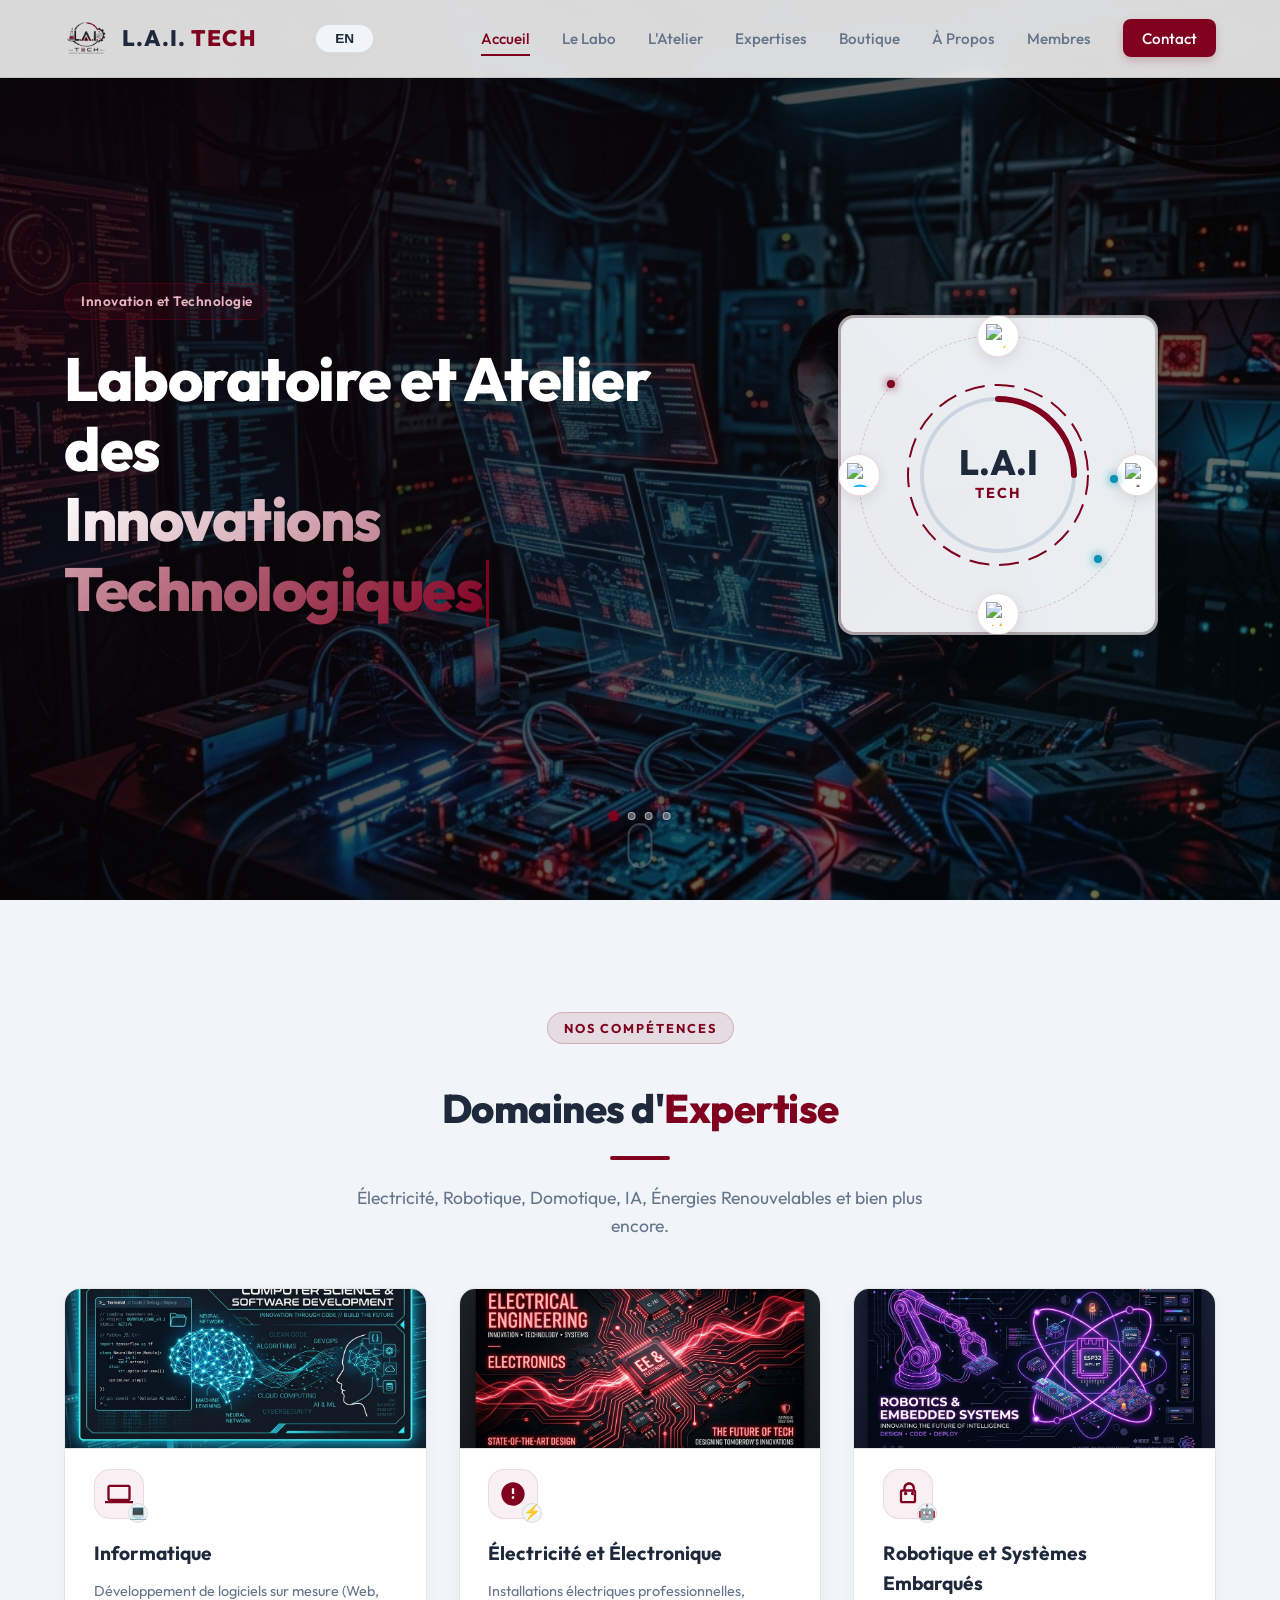
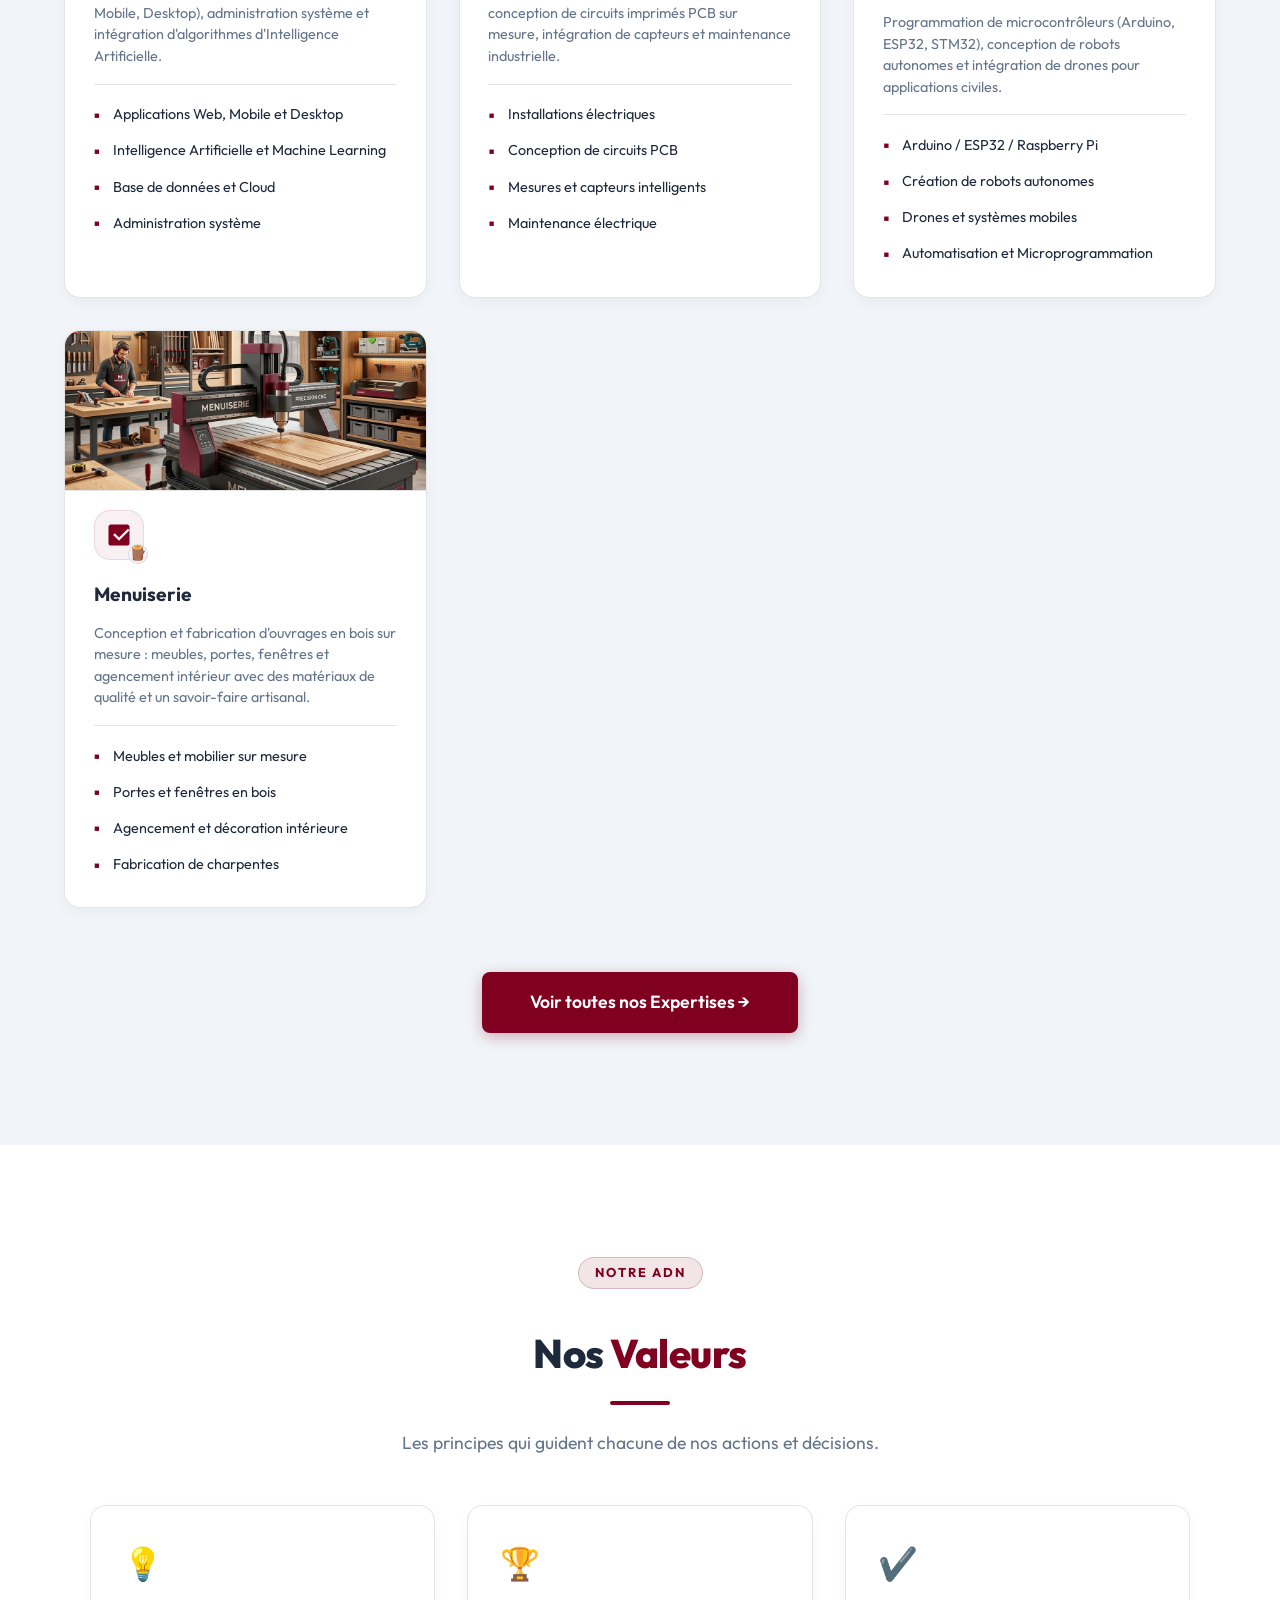
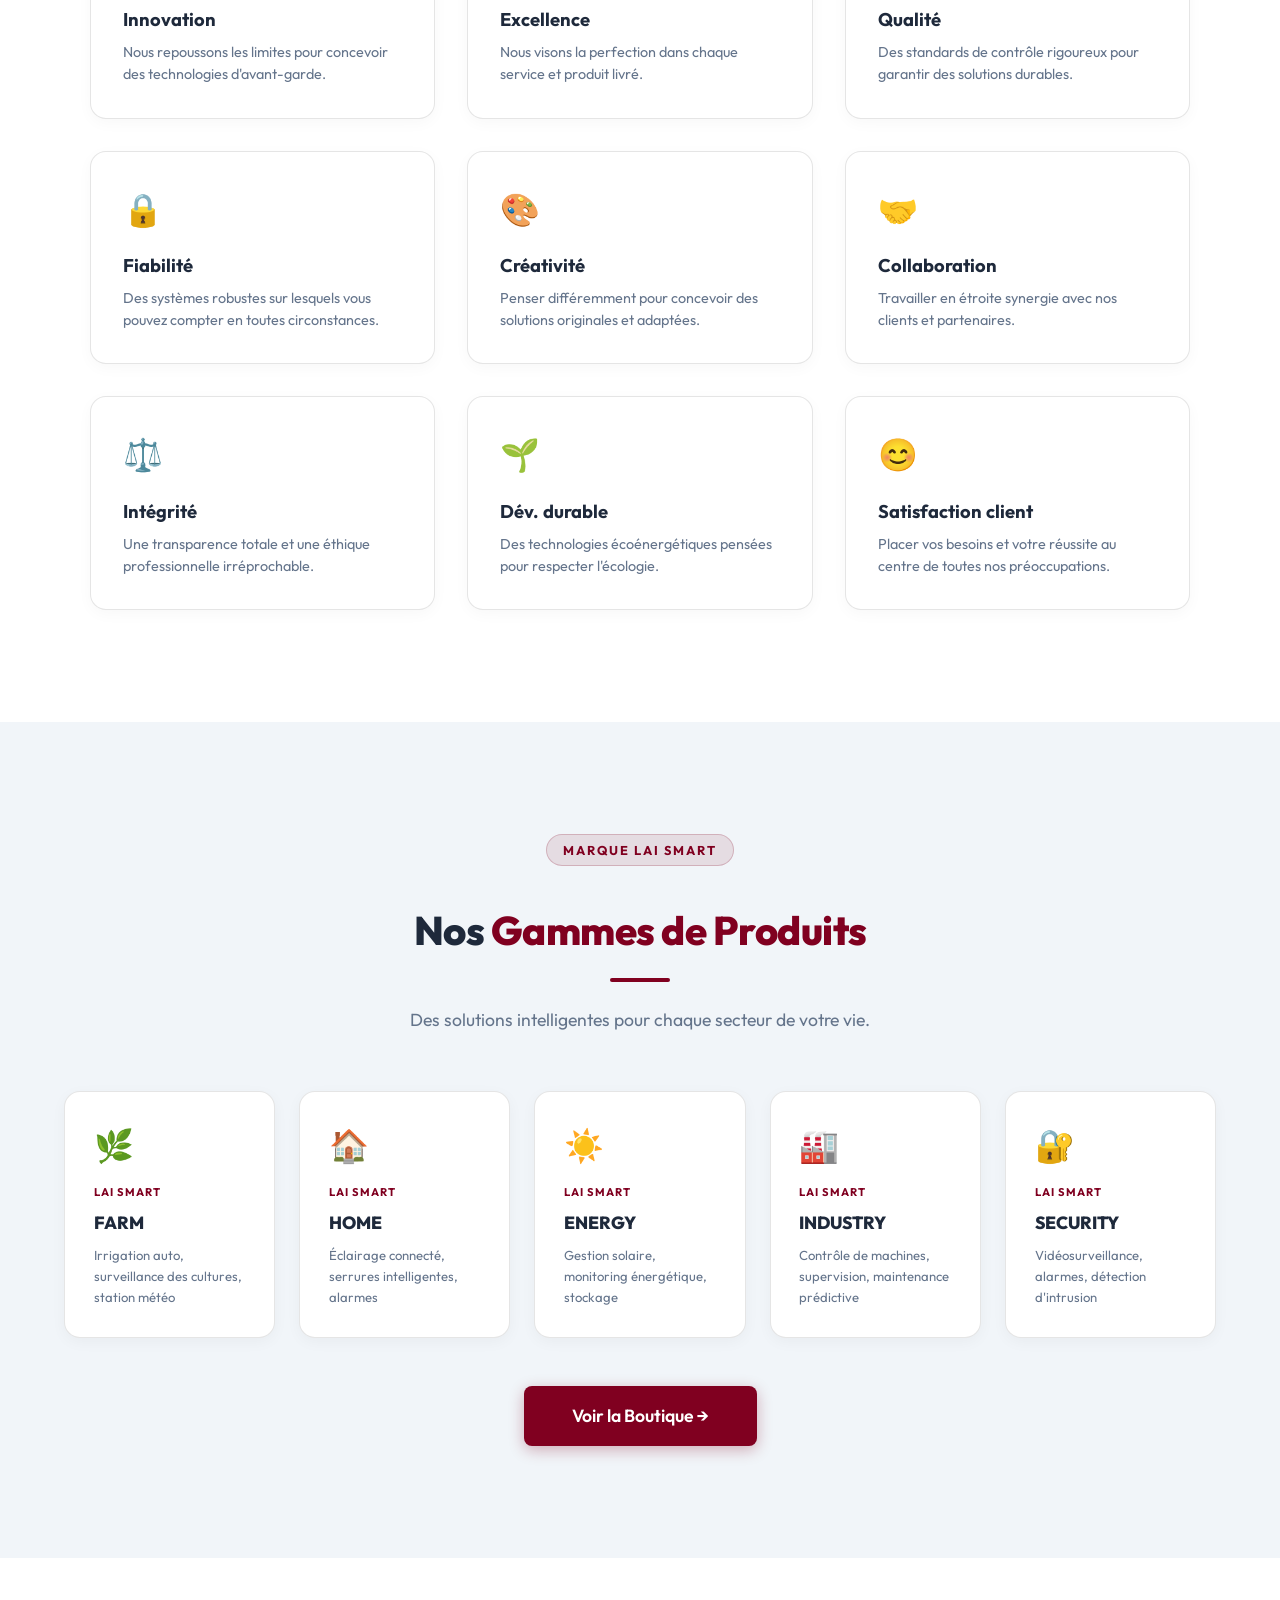
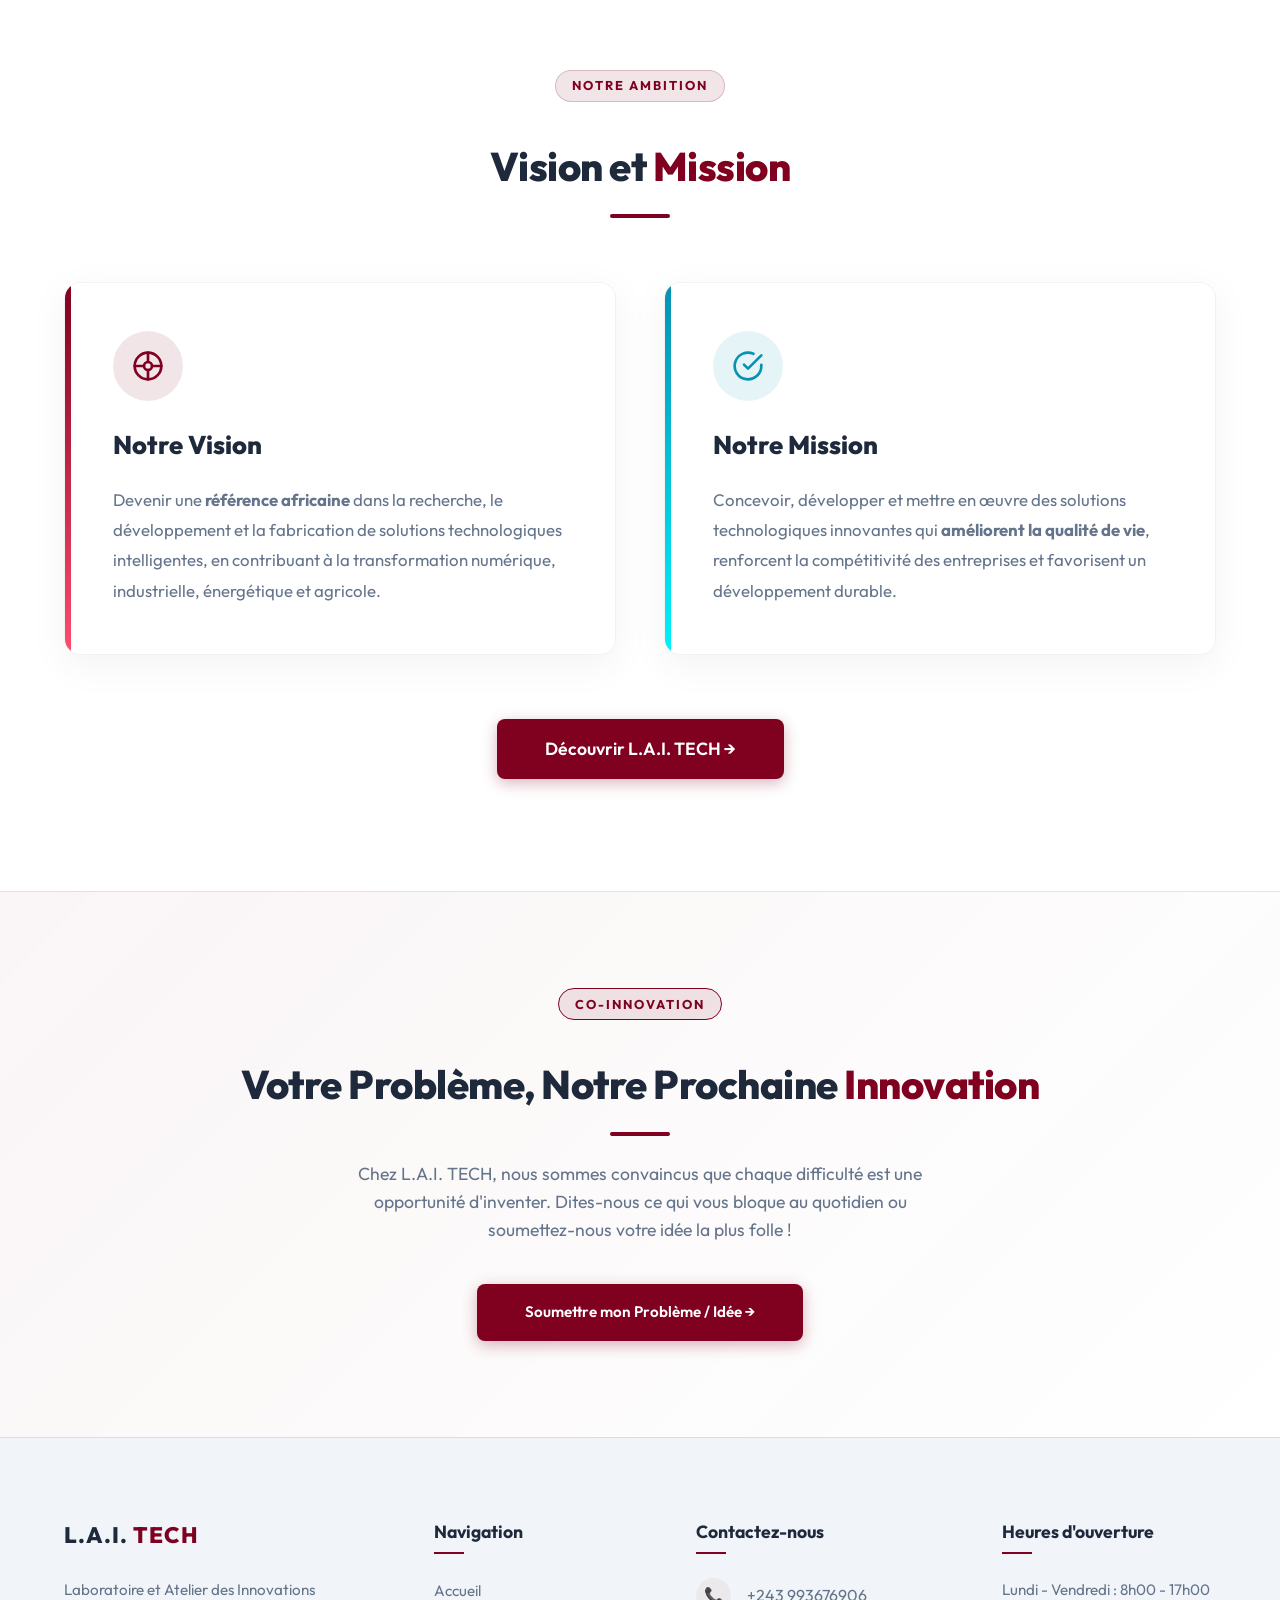
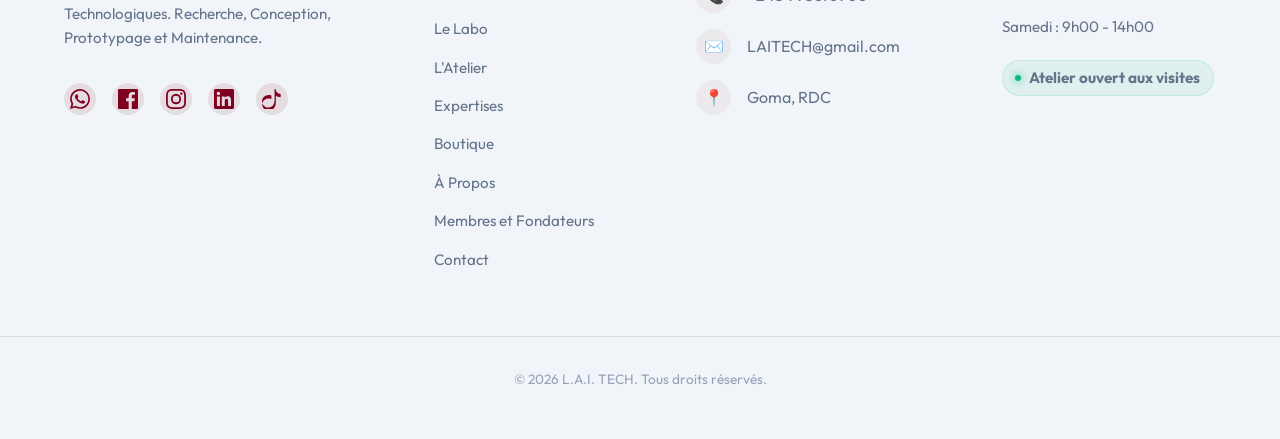
==== commit e435be5f: "Fix all encoding issues by using safe commit as base, and re-apply changes" ====
--- a/index.html
+++ b/index.html
@@ -15,7 +15,7 @@
     <link rel="preconnect" href="https://fonts.gstatic.com" crossorigin>
     <link href="https://fonts.googleapis.com/css2?family=Outfit:wght@300;400;500;600;700;800&display=swap"
         rel="stylesheet">
-    <link rel="stylesheet" href="assets/css/style.css?v=12">
+    <link rel="stylesheet" href="assets/css/style.css?v=15">
 
     <!-- Anti Google Translate Banner -->
     <style>
@@ -445,32 +445,6 @@
 
     </main>
 
-    <!-- Modal des Services -->
-    <div id="serviceModal" class="service-modal" role="dialog" aria-modal="true" aria-hidden="true">
-        <div class="service-modal-content">
-            <button class="close-modal" id="closeServiceModal" aria-label="Fermer la fenêtre">&times;</button>
-            <div class="modal-image-container">
-                <img id="modalImage" src="" alt="Image du service" loading="lazy">
-                <div class="modal-image-overlay">
-                    <div id="modalEmoji" class="modal-emoji-badge">💡</div>
-                </div>
-            </div>
-            <div class="modal-body">
-                <h3 id="modalTitle">Titre du service</h3>
-                <p id="modalDesc">Description complète du service...</p>
-                <div class="modal-divider"></div>
-                <h4 class="modal-list-title">Nos préstations</h4>
-                <ul id="modalList" class="modal-services-list">
-                    <!-- Les éléments de liste seront injectés ici -->
-                </ul>
-                <div class="modal-footer-actions">
-                    <a href="contact.html" class="btn btn-primary">Demander un devis &rarr;</a>
-                    <a href="contact.html" class="btn btn-secondary-modal">Nous Contacter</a>
-                </div>
-            </div>
-        </div>
-    </div>
-
     <!-- Section Boîte à Idées / Proposer un problème -->
     <section id="problemes-visiteurs" style="padding: 6rem 0; background: linear-gradient(135deg, rgba(128,0,32,0.04) 0%, transparent 100%); border-top: 1px solid var(--border-color);">
         <div class="container" style="text-align: center;">
@@ -521,7 +495,7 @@
                     </div>
                     <div class="footer-contact-item">
                         <div class="footer-icon-box">✉️</div>
-                        <a href="mailto:laitech64@gmail.com">laitech64@gmail.com</a>
+                        <a href="mailto:LAITECH@gmail.com">LAITECH@gmail.com</a>
                     </div>
                     <div class="footer-contact-item">
                         <div class="footer-icon-box">📍</div>
@@ -542,7 +516,7 @@
     </footer>
 
     <!-- Script JavaScript -->
-    <script src="assets/js/app.js?v=12"></script>
+    <script src="assets/js/app.js?v=15"></script>
 
     <!-- Scripts Google Translate (Custom UI) -->
     <script type="text/javascript">
@@ -620,4 +594,3 @@
 
 
 
-
--- a/assets/css/style.css
+++ b/assets/css/style.css
@@ -2998,3 +2998,100 @@
         flex-direction: column;
     }
 }
+
+/* ---- Section Missions Réalisées dans le modal ---- */
+.modal-missions-intro {
+    font-size: 0.88rem;
+    color: var(--text-muted);
+    margin-bottom: 1.2rem;
+    margin-top: -0.5rem;
+}
+
+.modal-missions-grid {
+    display: flex;
+    flex-direction: column;
+    gap: 1rem;
+}
+
+.modal-mission-card {
+    display: flex;
+    gap: 1rem;
+    background: var(--bg-dark-secondary);
+    border: 1px solid var(--border-color);
+    border-radius: 12px;
+    overflow: hidden;
+    transition: var(--transition);
+}
+
+.modal-mission-card:hover {
+    border-color: rgba(128, 0, 32, 0.3);
+    box-shadow: 0 4px 16px rgba(128, 0, 32, 0.08);
+    transform: translateY(-2px);
+}
+
+.modal-mission-img-wrap {
+    flex-shrink: 0;
+    width: 110px;
+    min-height: 100px;
+}
+
+.modal-mission-img-placeholder {
+    width: 100%;
+    height: 100%;
+    min-height: 100px;
+    background: linear-gradient(135deg, rgba(128,0,32,0.07), rgba(128,0,32,0.03));
+    border-right: 1px dashed rgba(128,0,32,0.2);
+    display: flex;
+    flex-direction: column;
+    align-items: center;
+    justify-content: center;
+    gap: 0.4rem;
+    color: rgba(128, 0, 32, 0.4);
+    font-size: 0.7rem;
+    text-align: center;
+    padding: 0.5rem;
+}
+
+.modal-mission-img-placeholder svg {
+    stroke: rgba(128, 0, 32, 0.35);
+}
+
+.modal-mission-img-wrap img {
+    width: 100%;
+    height: 100%;
+    object-fit: cover;
+}
+
+.modal-mission-info {
+    padding: 0.9rem 1rem;
+    flex: 1;
+}
+
+.modal-mission-info h5 {
+    font-size: 0.95rem;
+    font-weight: 700;
+    color: var(--text-white);
+    margin-bottom: 0.4rem;
+}
+
+.modal-mission-info p {
+    font-size: 0.82rem;
+    color: var(--text-muted);
+    line-height: 1.5;
+    margin: 0;
+}
+
+@media (max-width: 480px) {
+    .modal-mission-card {
+        flex-direction: column;
+    }
+    .modal-mission-img-wrap {
+        width: 100%;
+        min-height: 80px;
+    }
+    .modal-mission-img-placeholder {
+        min-height: 80px;
+        border-right: none;
+        border-bottom: 1px dashed rgba(128,0,32,0.2);
+    }
+}
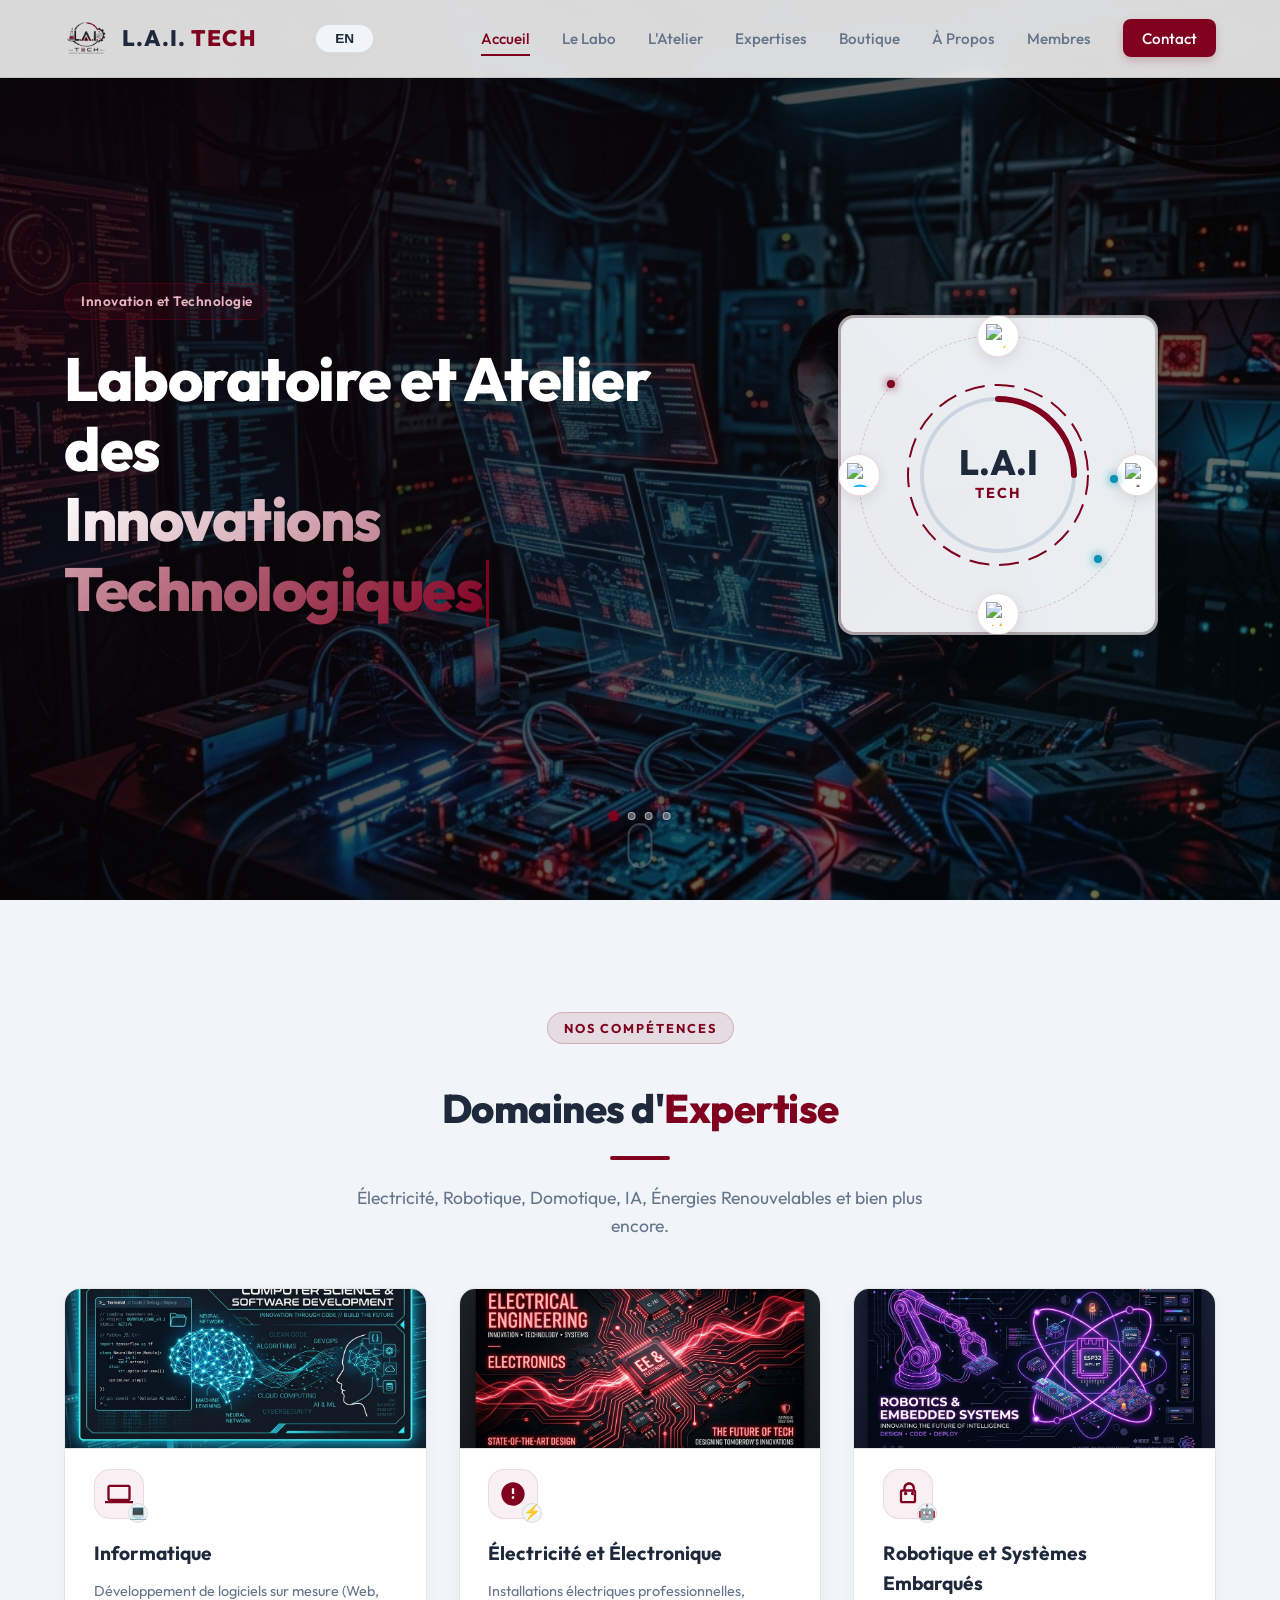
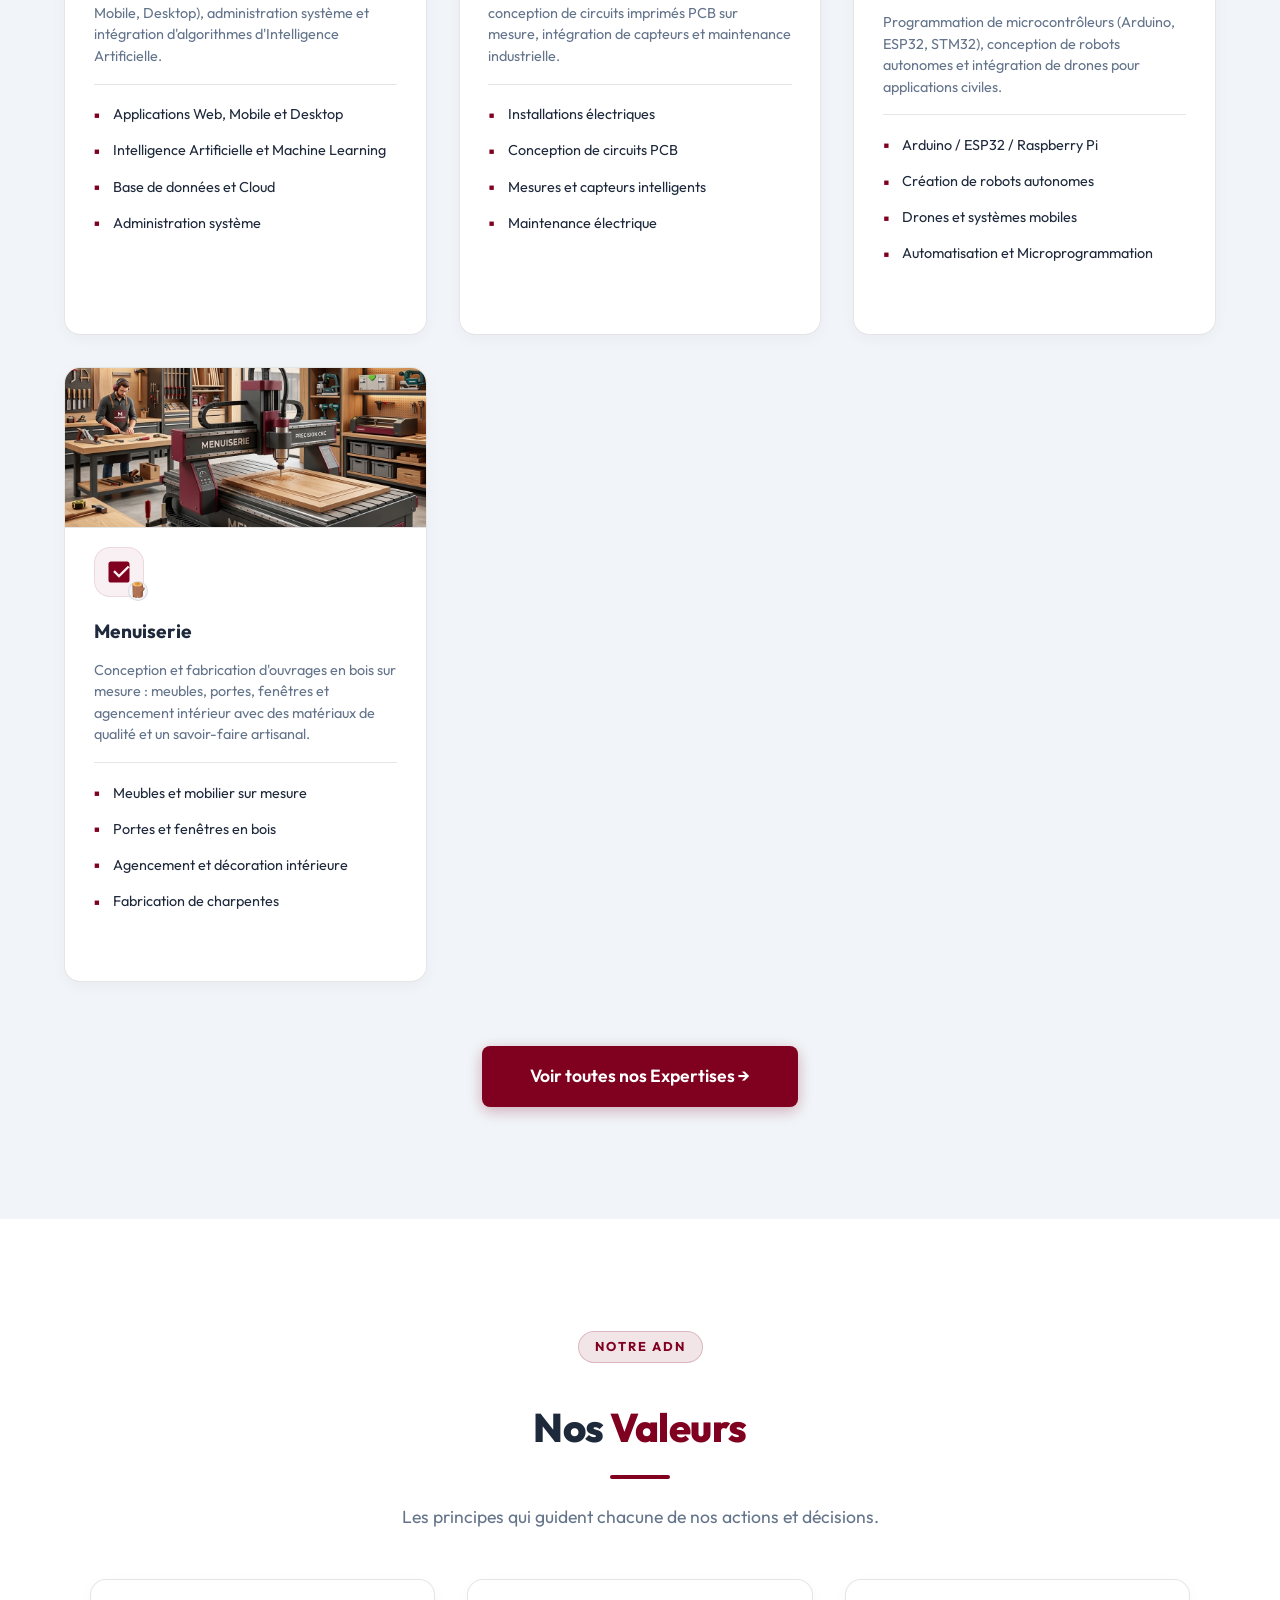
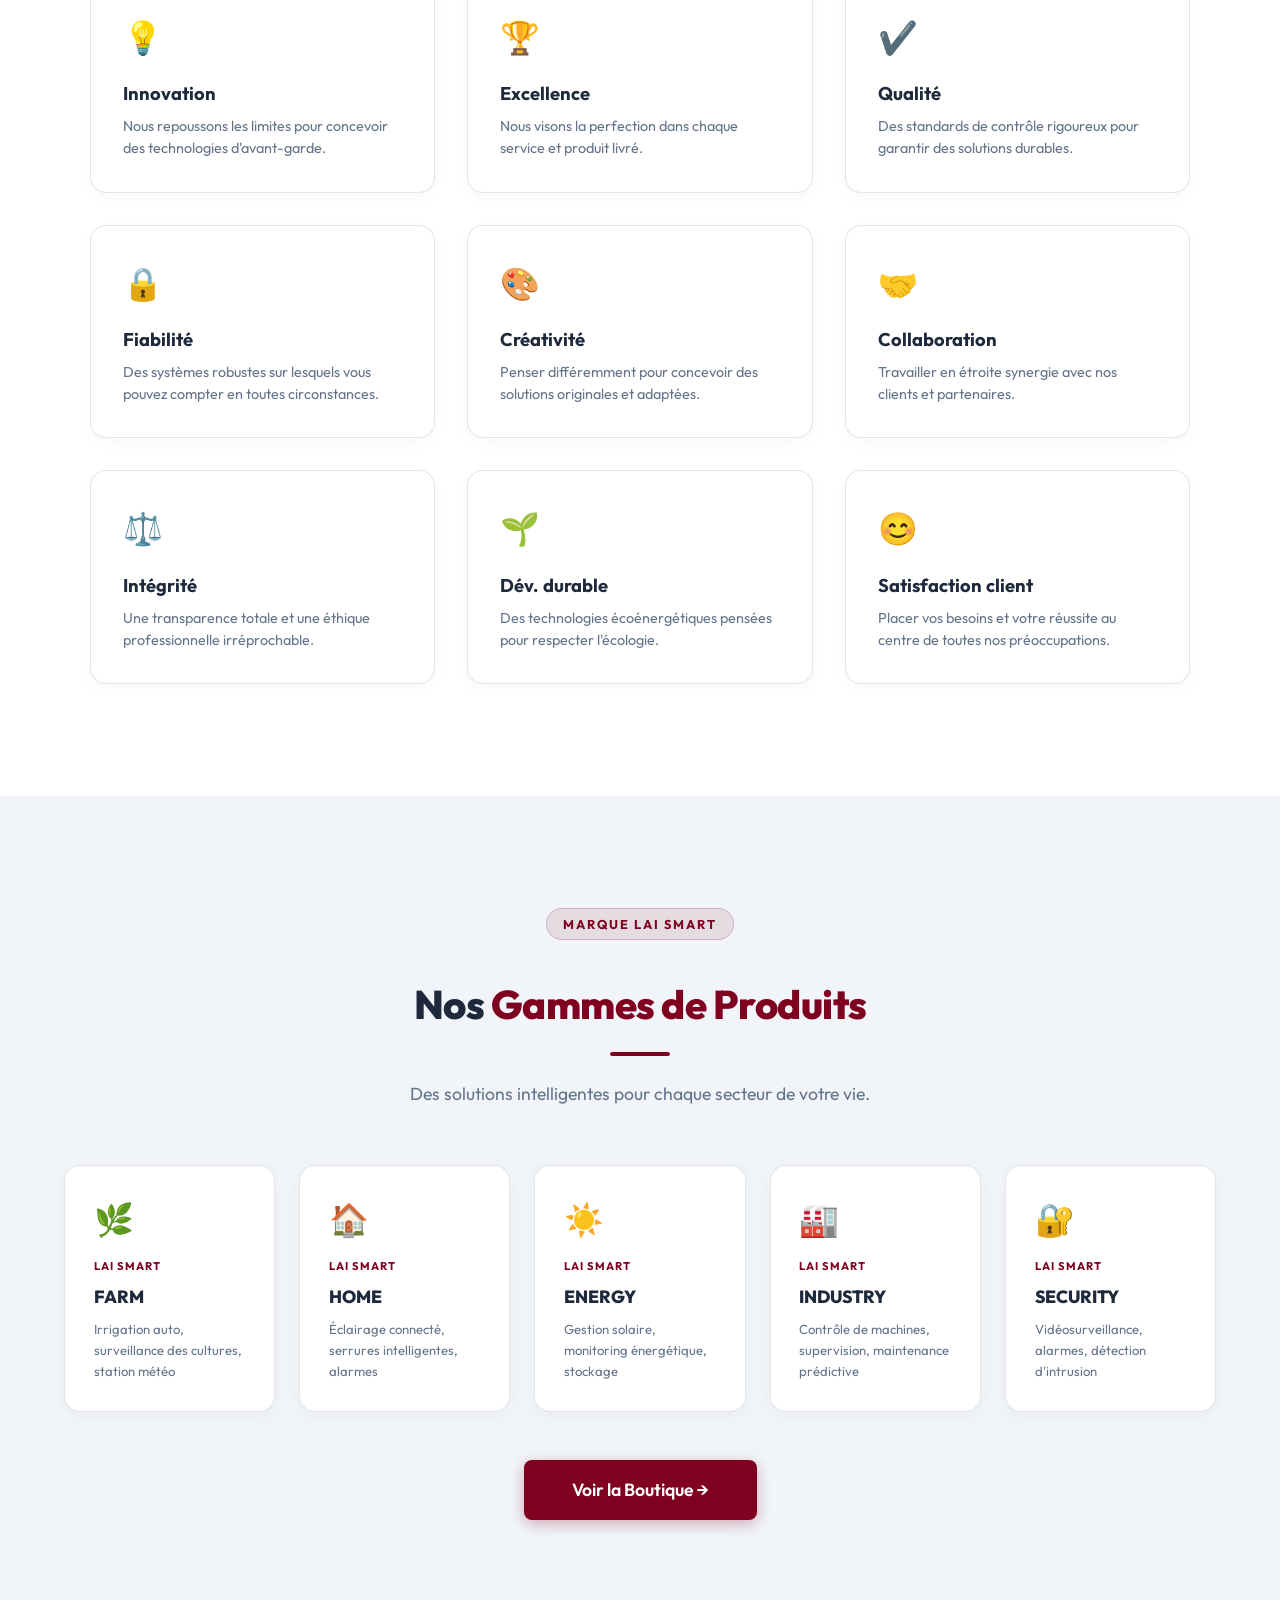
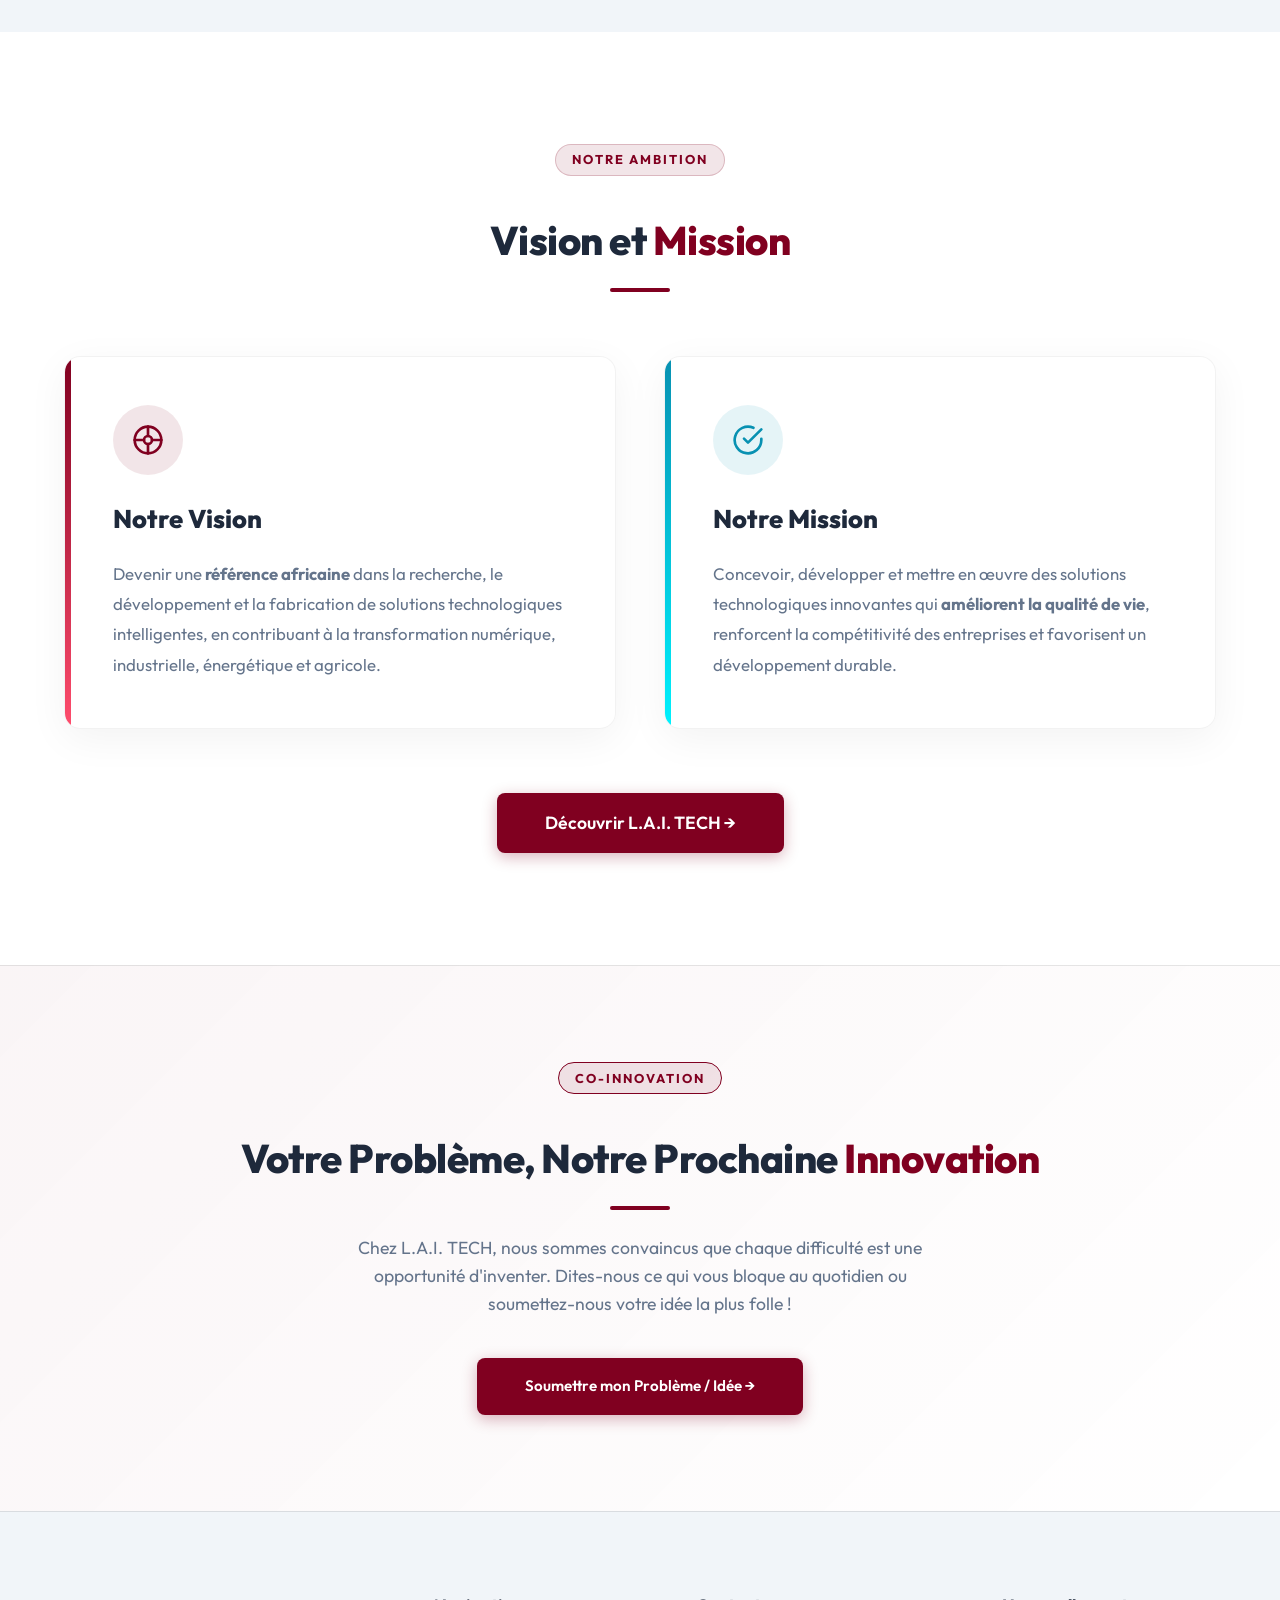
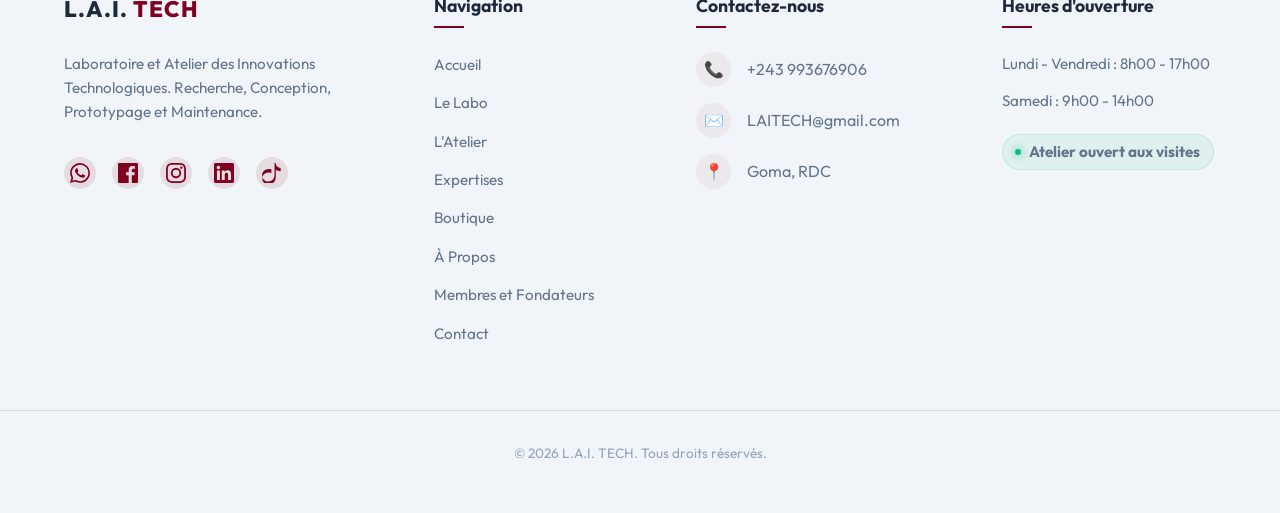
==== commit 2a206547: "feat: add expertise modal - clicking cards now opens detailed info window" ====
--- a/index.html
+++ b/index.html
@@ -15,7 +15,7 @@
     <link rel="preconnect" href="https://fonts.gstatic.com" crossorigin>
     <link href="https://fonts.googleapis.com/css2?family=Outfit:wght@300;400;500;600;700;800&display=swap"
         rel="stylesheet">
-    <link rel="stylesheet" href="assets/css/style.css?v=15">
+    <link rel="stylesheet" href="assets/css/style.css?v=16">
 
     <!-- Anti Google Translate Banner -->
     <style>
@@ -515,8 +515,27 @@
         </div>
     </footer>
 
+    <!-- Modal Expertise / Service -->
+    <div class="service-modal-overlay" id="serviceModal" aria-hidden="true" role="dialog" aria-modal="true">
+        <div class="service-modal-content">
+            <button class="service-modal-close" id="closeServiceModal" aria-label="Fermer">&times;</button>
+            <div class="service-modal-image-header">
+                <img id="modalImage" src="" alt="">
+                <div class="service-modal-emoji-badge" id="modalEmoji"></div>
+            </div>
+            <div class="service-modal-body">
+                <h2 class="service-modal-title" id="modalTitle"></h2>
+                <p class="service-modal-desc" id="modalDesc"></p>
+                <div class="service-modal-divider"></div>
+                <div class="service-modal-list-title">Compétences clés</div>
+                <ul class="service-modal-list" id="modalList"></ul>
+                <a href="contact.html" class="service-modal-cta">Nous contacter →</a>
+            </div>
+        </div>
+    </div>
+
     <!-- Script JavaScript -->
-    <script src="assets/js/app.js?v=15"></script>
+    <script src="assets/js/app.js?v=16"></script>
 
     <!-- Scripts Google Translate (Custom UI) -->
     <script type="text/javascript">
--- a/assets/css/style.css
+++ b/assets/css/style.css
@@ -3095,3 +3095,303 @@
         border-bottom: 1px dashed rgba(128,0,32,0.2);
     }
 }
+
+/* ==========================================================================
+   MODAL EXPERTISE / SERVICE — STYLES COMPLETS
+   ========================================================================== */
+
+/* Overlay fond sombre */
+.service-modal-overlay {
+    position: fixed;
+    inset: 0;
+    z-index: 10000;
+    background: rgba(0, 0, 0, 0.65);
+    backdrop-filter: blur(6px);
+    -webkit-backdrop-filter: blur(6px);
+    display: flex;
+    align-items: center;
+    justify-content: center;
+    opacity: 0;
+    visibility: hidden;
+    transition: opacity 0.35s ease, visibility 0.35s ease;
+    padding: 1.5rem;
+}
+
+.service-modal-overlay.show {
+    opacity: 1;
+    visibility: visible;
+}
+
+/* Contenu du modal */
+.service-modal-content {
+    background: var(--white);
+    border-radius: 20px;
+    max-width: 620px;
+    width: 100%;
+    max-height: 88vh;
+    overflow-y: auto;
+    box-shadow: 0 25px 80px rgba(0, 0, 0, 0.25), 0 0 40px rgba(128, 0, 32, 0.1);
+    transform: translateY(30px) scale(0.96);
+    transition: transform 0.4s cubic-bezier(0.16, 1, 0.3, 1);
+    position: relative;
+}
+
+.service-modal-overlay.show .service-modal-content {
+    transform: translateY(0) scale(1);
+}
+
+/* Bouton Fermer (X) */
+.service-modal-close {
+    position: absolute;
+    top: 16px;
+    right: 16px;
+    z-index: 10;
+    width: 40px;
+    height: 40px;
+    border-radius: 50%;
+    border: none;
+    background: rgba(255, 255, 255, 0.9);
+    backdrop-filter: blur(8px);
+    color: var(--text-white);
+    font-size: 1.4rem;
+    font-weight: 700;
+    cursor: pointer;
+    display: flex;
+    align-items: center;
+    justify-content: center;
+    transition: var(--transition);
+    box-shadow: 0 2px 10px rgba(0, 0, 0, 0.15);
+    line-height: 1;
+}
+
+.service-modal-close:hover {
+    background: var(--primary-color);
+    color: #fff;
+    transform: rotate(90deg) scale(1.1);
+}
+
+/* En-tête image du modal */
+.service-modal-image-header {
+    position: relative;
+    width: 100%;
+    height: 220px;
+    border-radius: 20px 20px 0 0;
+    overflow: hidden;
+    background: linear-gradient(135deg, #f8f9fa 0%, #e9ecef 100%);
+}
+
+.service-modal-image-header img {
+    width: 100%;
+    height: 100%;
+    object-fit: cover;
+    display: block;
+}
+
+/* Overlay gradient sur l'image */
+.service-modal-image-header::after {
+    content: '';
+    position: absolute;
+    bottom: 0;
+    left: 0;
+    right: 0;
+    height: 80px;
+    background: linear-gradient(transparent, rgba(255, 255, 255, 0.9));
+    pointer-events: none;
+}
+
+/* Badge emoji flottant */
+.service-modal-emoji-badge {
+    position: absolute;
+    bottom: -24px;
+    left: 32px;
+    width: 56px;
+    height: 56px;
+    border-radius: 16px;
+    background: linear-gradient(135deg, var(--primary-color), #a0002a);
+    display: flex;
+    align-items: center;
+    justify-content: center;
+    font-size: 1.6rem;
+    box-shadow: 0 6px 20px rgba(128, 0, 32, 0.35);
+    z-index: 2;
+    border: 3px solid var(--white);
+}
+
+/* Corps du modal */
+.service-modal-body {
+    padding: 2.5rem 2rem 2rem;
+}
+
+.service-modal-title {
+    font-size: 1.55rem;
+    font-weight: 800;
+    color: var(--text-white);
+    margin-bottom: 0.8rem;
+    line-height: 1.3;
+}
+
+.service-modal-desc {
+    font-size: 0.95rem;
+    color: var(--text-muted);
+    line-height: 1.75;
+    margin-bottom: 1.8rem;
+}
+
+/* Séparateur */
+.service-modal-divider {
+    height: 1px;
+    background: linear-gradient(90deg, transparent, var(--border-color), transparent);
+    margin-bottom: 1.8rem;
+}
+
+/* Titre de la liste */
+.service-modal-list-title {
+    font-size: 0.78rem;
+    font-weight: 700;
+    text-transform: uppercase;
+    letter-spacing: 1.5px;
+    color: var(--primary-color);
+    margin-bottom: 1rem;
+}
+
+/* Liste des compétences */
+.service-modal-list {
+    list-style: none;
+    padding: 0;
+    margin: 0 0 2rem 0;
+    display: grid;
+    grid-template-columns: 1fr;
+    gap: 0.6rem;
+}
+
+.service-modal-list li {
+    display: flex;
+    align-items: center;
+    gap: 0.75rem;
+    padding: 0.75rem 1rem;
+    background: var(--bg-dark-secondary);
+    border-radius: 12px;
+    font-size: 0.9rem;
+    font-weight: 500;
+    color: var(--text-white);
+    transition: var(--transition);
+    border: 1px solid transparent;
+}
+
+.service-modal-list li:hover {
+    background: rgba(128, 0, 32, 0.06);
+    border-color: rgba(128, 0, 32, 0.15);
+    transform: translateX(4px);
+}
+
+.service-modal-list li::before {
+    content: '✓';
+    display: flex;
+    align-items: center;
+    justify-content: center;
+    width: 24px;
+    height: 24px;
+    min-width: 24px;
+    border-radius: 50%;
+    background: linear-gradient(135deg, var(--primary-color), #a0002a);
+    color: #fff;
+    font-size: 0.7rem;
+    font-weight: 700;
+}
+
+/* Bouton CTA en bas du modal */
+.service-modal-cta {
+    display: inline-flex;
+    align-items: center;
+    gap: 0.5rem;
+    padding: 0.85rem 2rem;
+    background: linear-gradient(135deg, var(--primary-color), #a0002a);
+    color: #fff;
+    border: none;
+    border-radius: 12px;
+    font-size: 0.95rem;
+    font-weight: 600;
+    font-family: var(--font-family);
+    cursor: pointer;
+    transition: var(--transition);
+    text-decoration: none;
+    box-shadow: 0 4px 15px rgba(128, 0, 32, 0.3);
+}
+
+.service-modal-cta:hover {
+    transform: translateY(-2px);
+    box-shadow: 0 8px 25px rgba(128, 0, 32, 0.4);
+}
+
+/* Scrollbar personnalisée pour le modal */
+.service-modal-content::-webkit-scrollbar {
+    width: 6px;
+}
+
+.service-modal-content::-webkit-scrollbar-track {
+    background: transparent;
+}
+
+.service-modal-content::-webkit-scrollbar-thumb {
+    background: rgba(128, 0, 32, 0.2);
+    border-radius: 3px;
+}
+
+.service-modal-content::-webkit-scrollbar-thumb:hover {
+    background: rgba(128, 0, 32, 0.4);
+}
+
+/* Indication de clic sur les cartes */
+.expertise-card {
+    cursor: pointer;
+}
+
+.expertise-card::after {
+    content: 'En savoir plus →';
+    display: block;
+    margin-top: 1rem;
+    font-size: 0.82rem;
+    font-weight: 600;
+    color: var(--primary-color);
+    opacity: 0;
+    transform: translateY(4px);
+    transition: opacity 0.3s ease, transform 0.3s ease;
+}
+
+.expertise-card:hover::after {
+    opacity: 1;
+    transform: translateY(0);
+}
+
+/* Responsive modal */
+@media (max-width: 640px) {
+    .service-modal-overlay {
+        padding: 0.75rem;
+        align-items: flex-end;
+    }
+
+    .service-modal-content {
+        max-height: 92vh;
+        border-radius: 20px 20px 0 0;
+    }
+
+    .service-modal-image-header {
+        height: 160px;
+    }
+
+    .service-modal-body {
+        padding: 2rem 1.5rem 1.5rem;
+    }
+
+    .service-modal-title {
+        font-size: 1.3rem;
+    }
+
+    .service-modal-emoji-badge {
+        width: 48px;
+        height: 48px;
+        font-size: 1.3rem;
+        bottom: -20px;
+        left: 24px;
+    }
+}
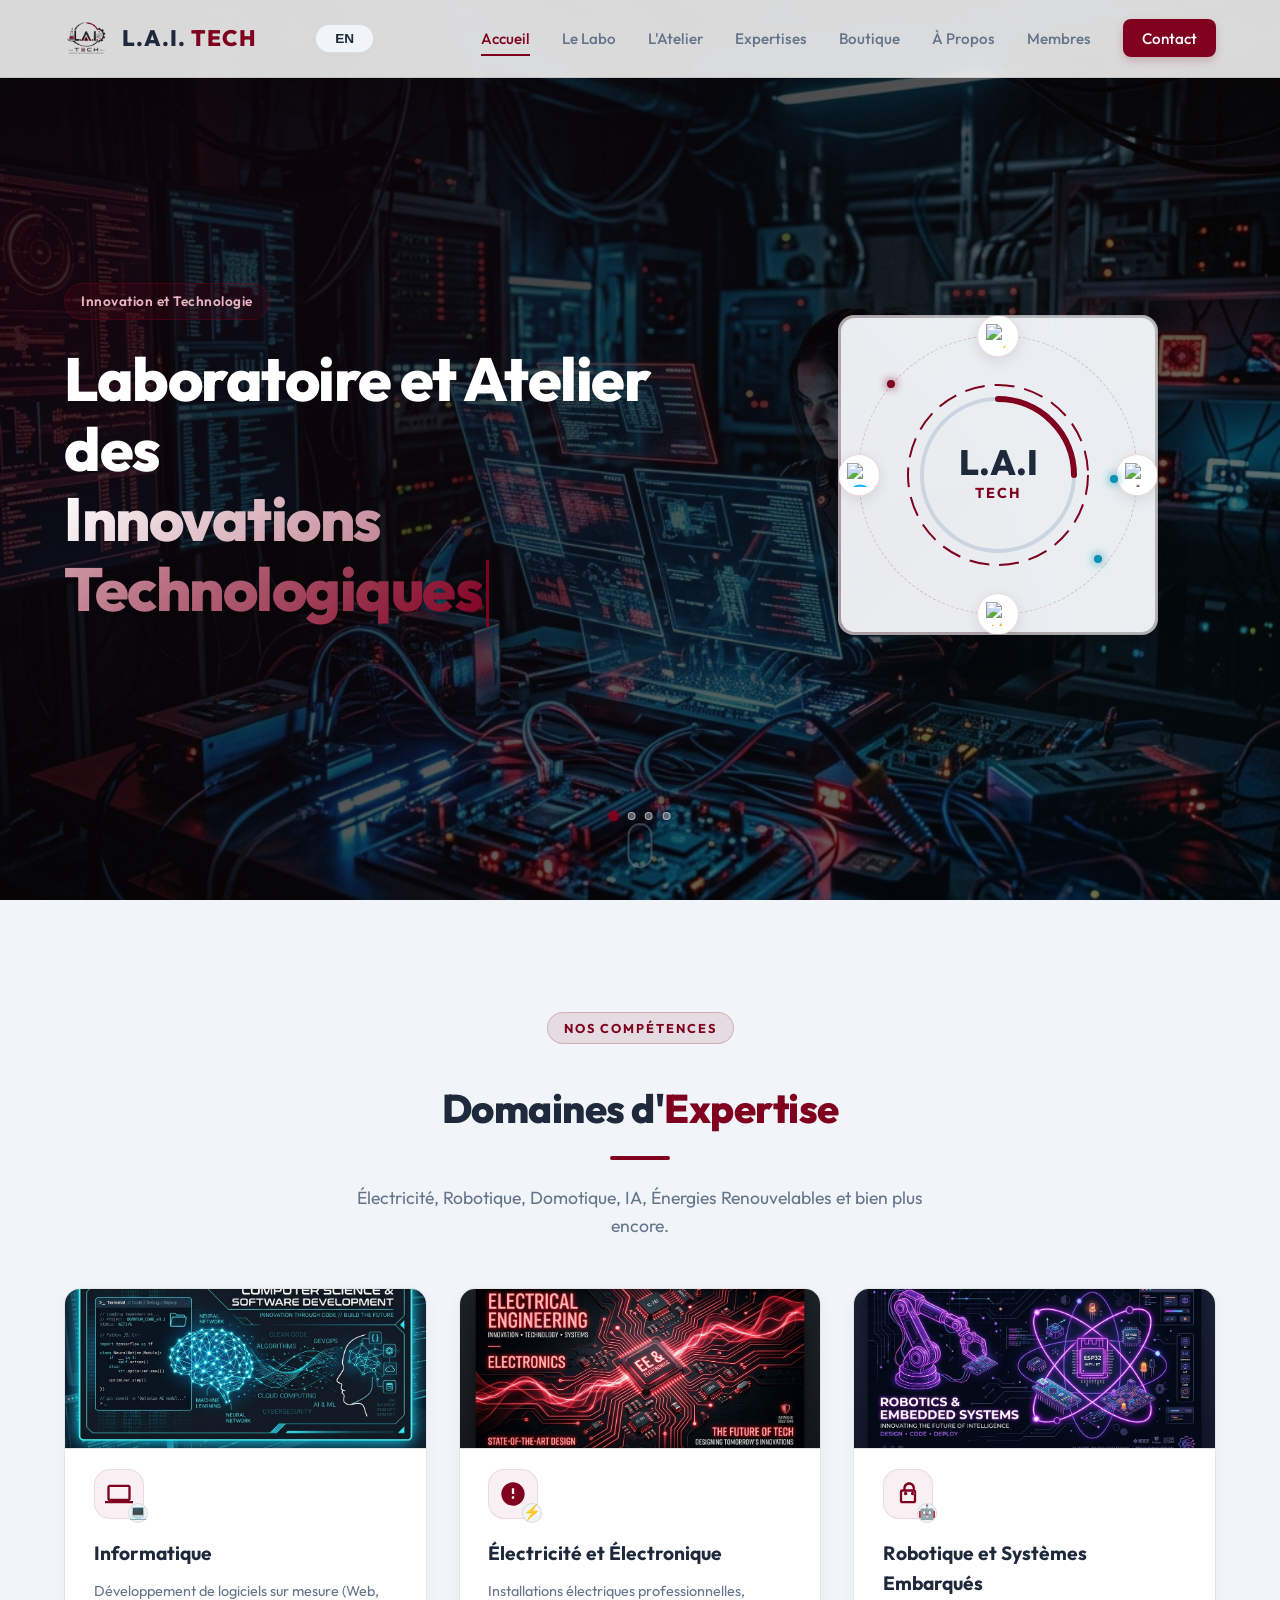
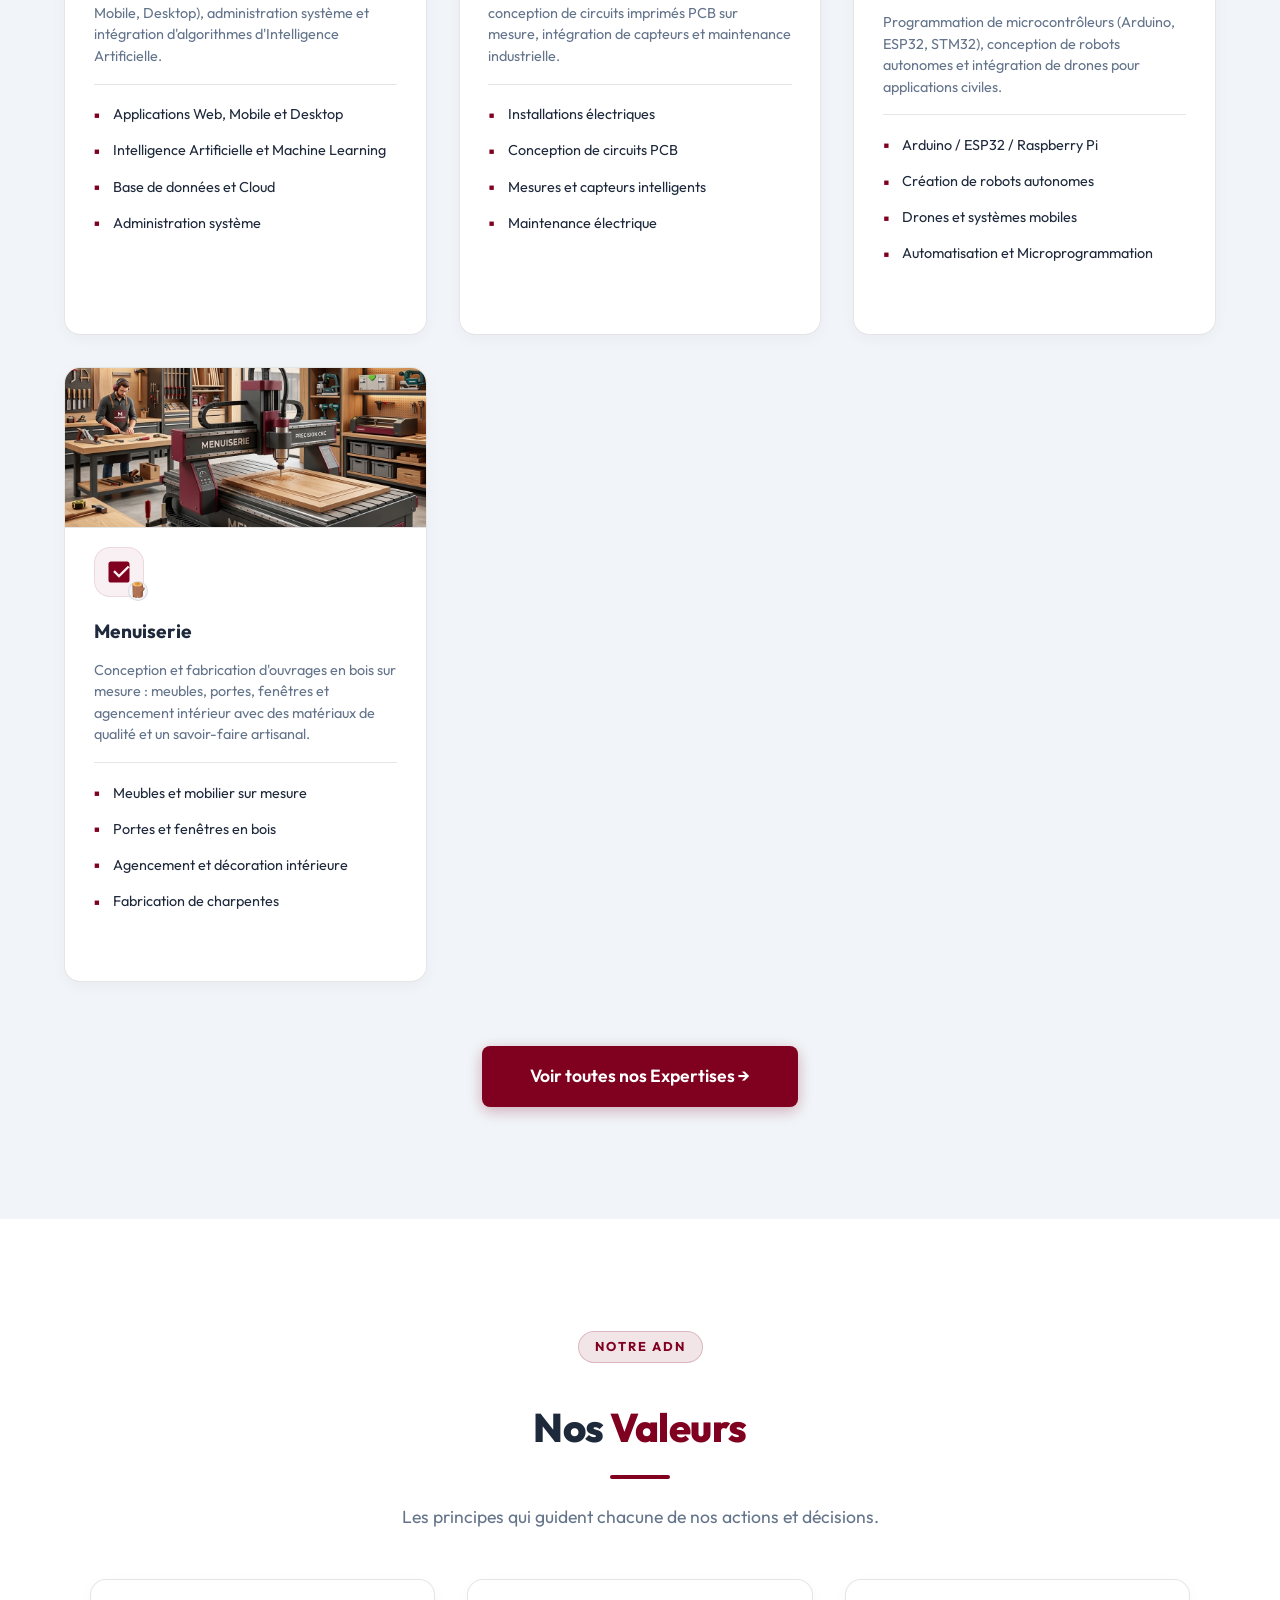
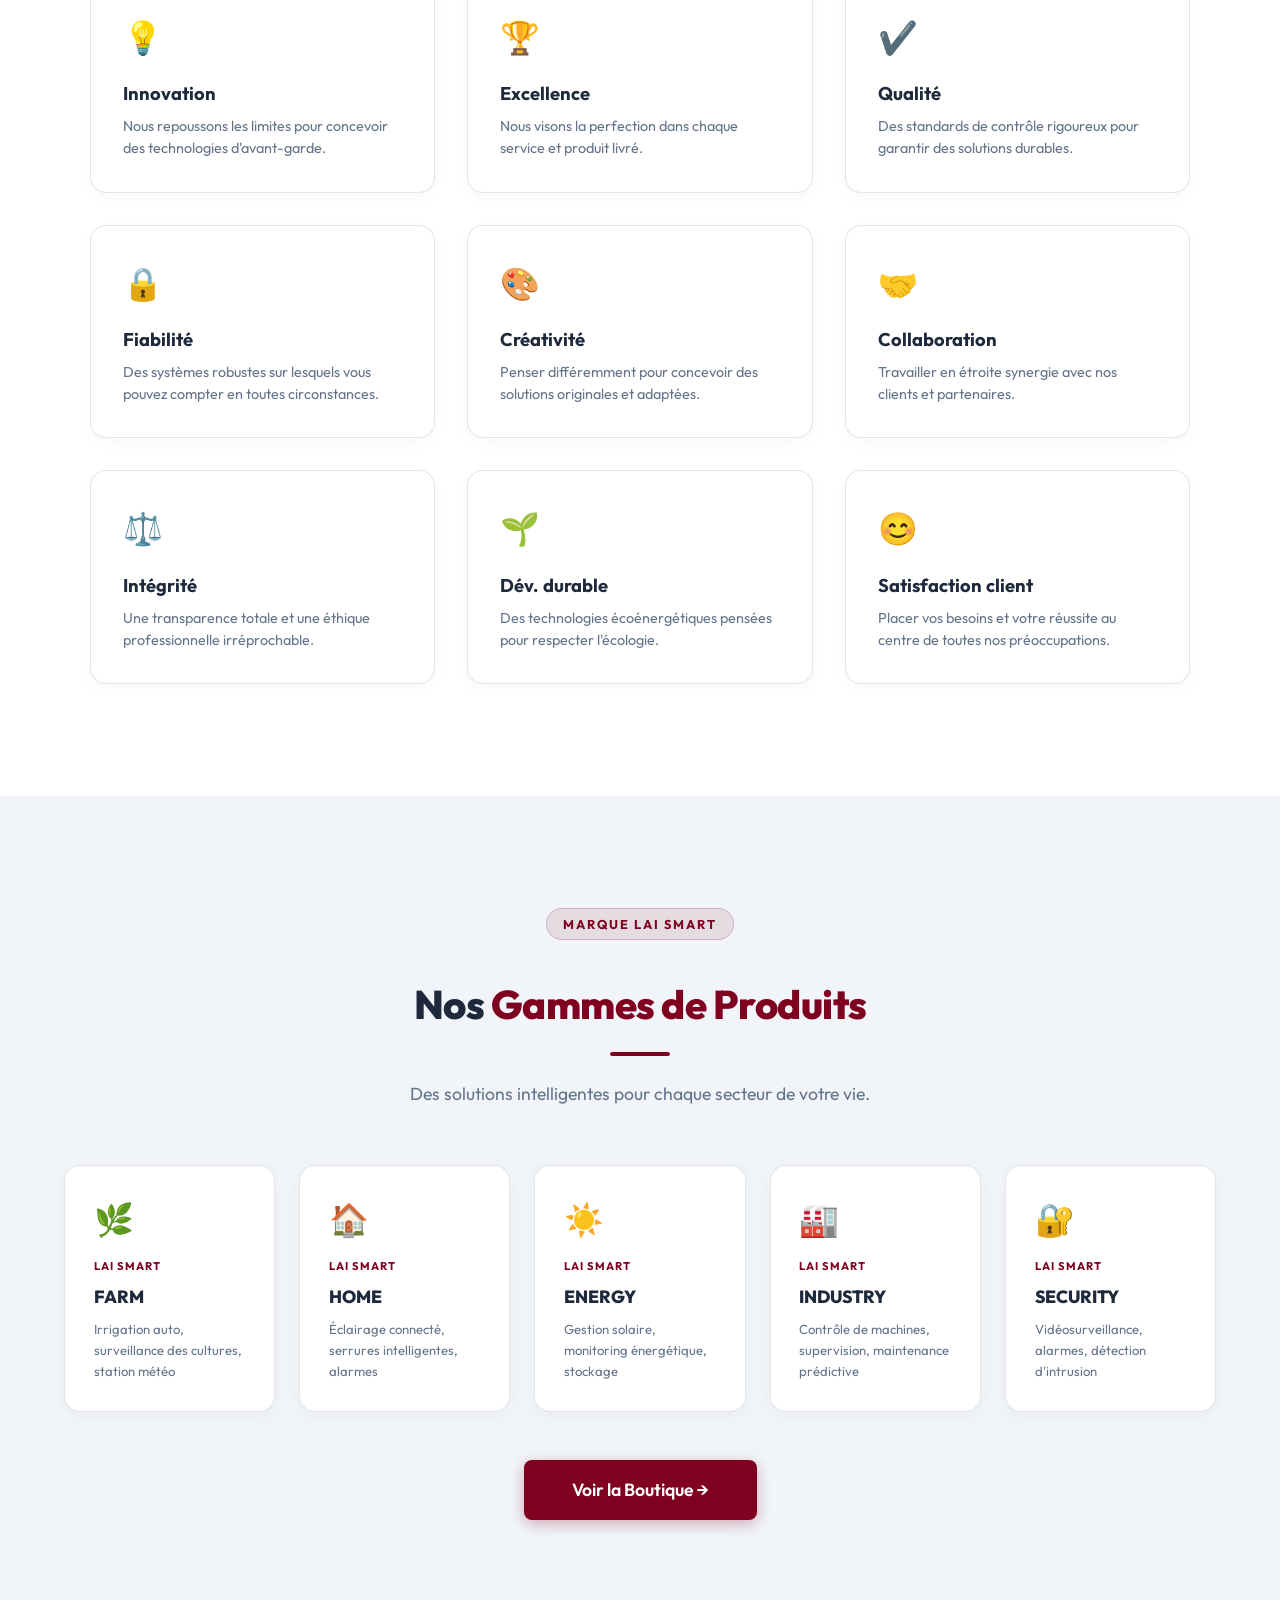
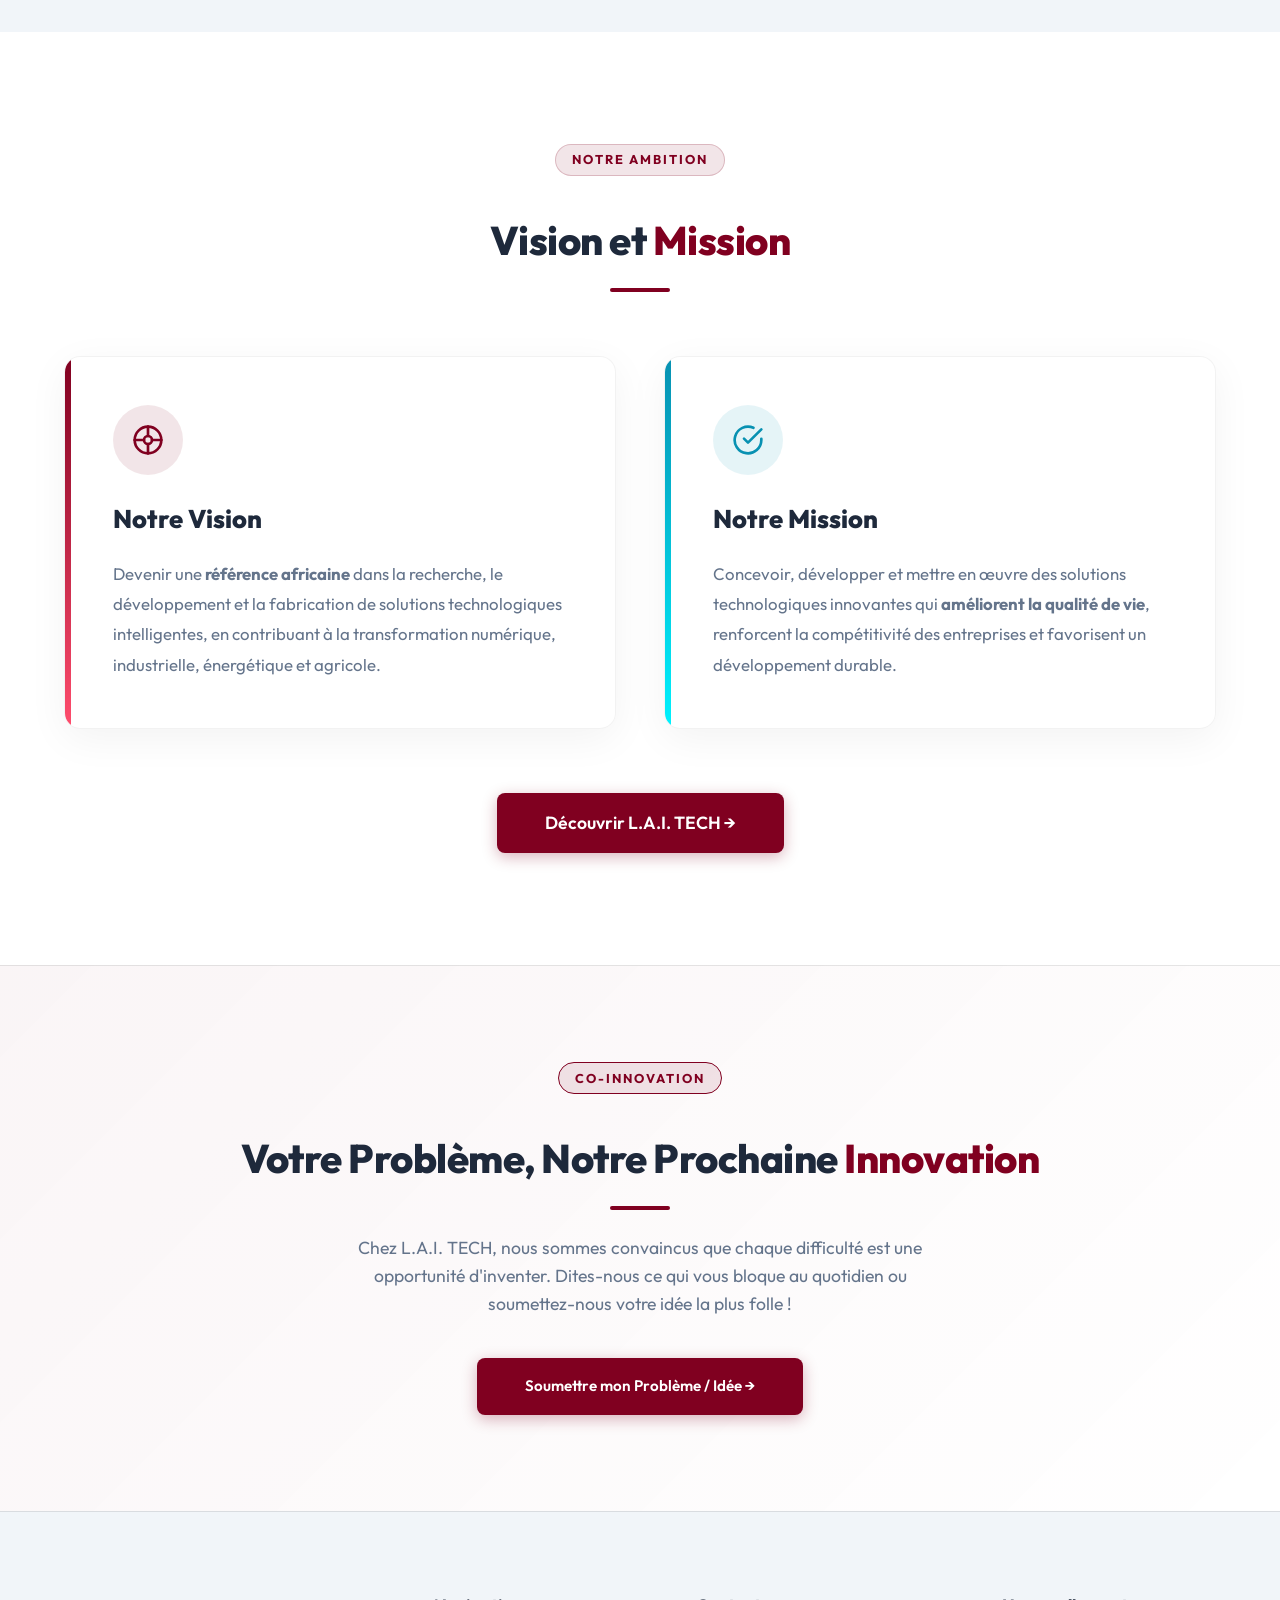
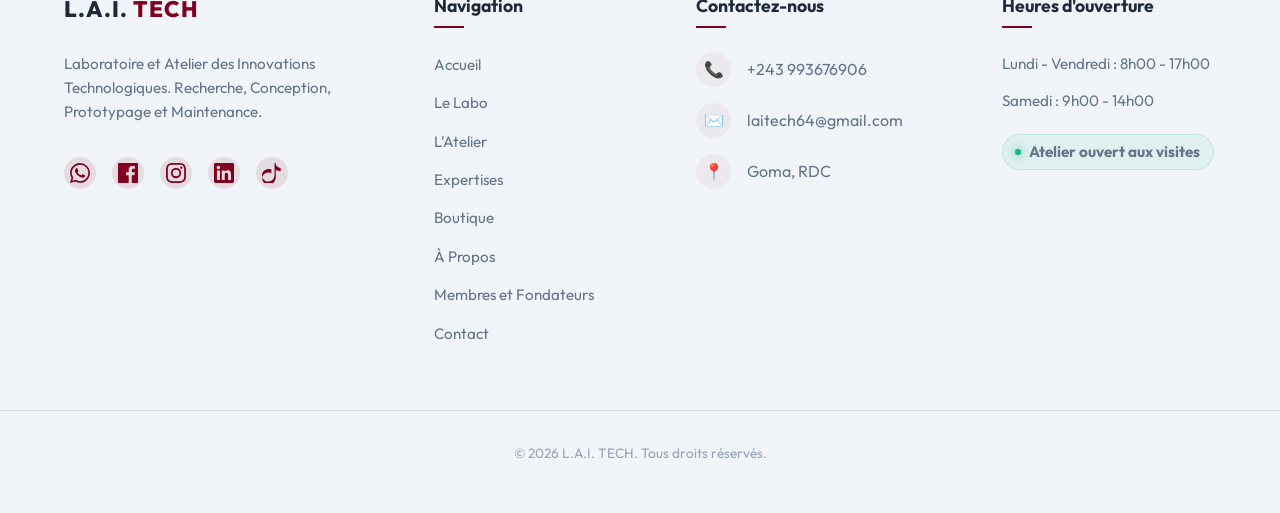
==== commit 63f71769: "fix: update email address to laitech64@gmail.com across all pages" ====
--- a/index.html
+++ b/index.html
@@ -495,7 +495,7 @@
                     </div>
                     <div class="footer-contact-item">
                         <div class="footer-icon-box">✉️</div>
-                        <a href="mailto:LAITECH@gmail.com">LAITECH@gmail.com</a>
+                        <a href="mailto:laitech64@gmail.com">laitech64@gmail.com</a>
                     </div>
                     <div class="footer-contact-item">
                         <div class="footer-icon-box">📍</div>
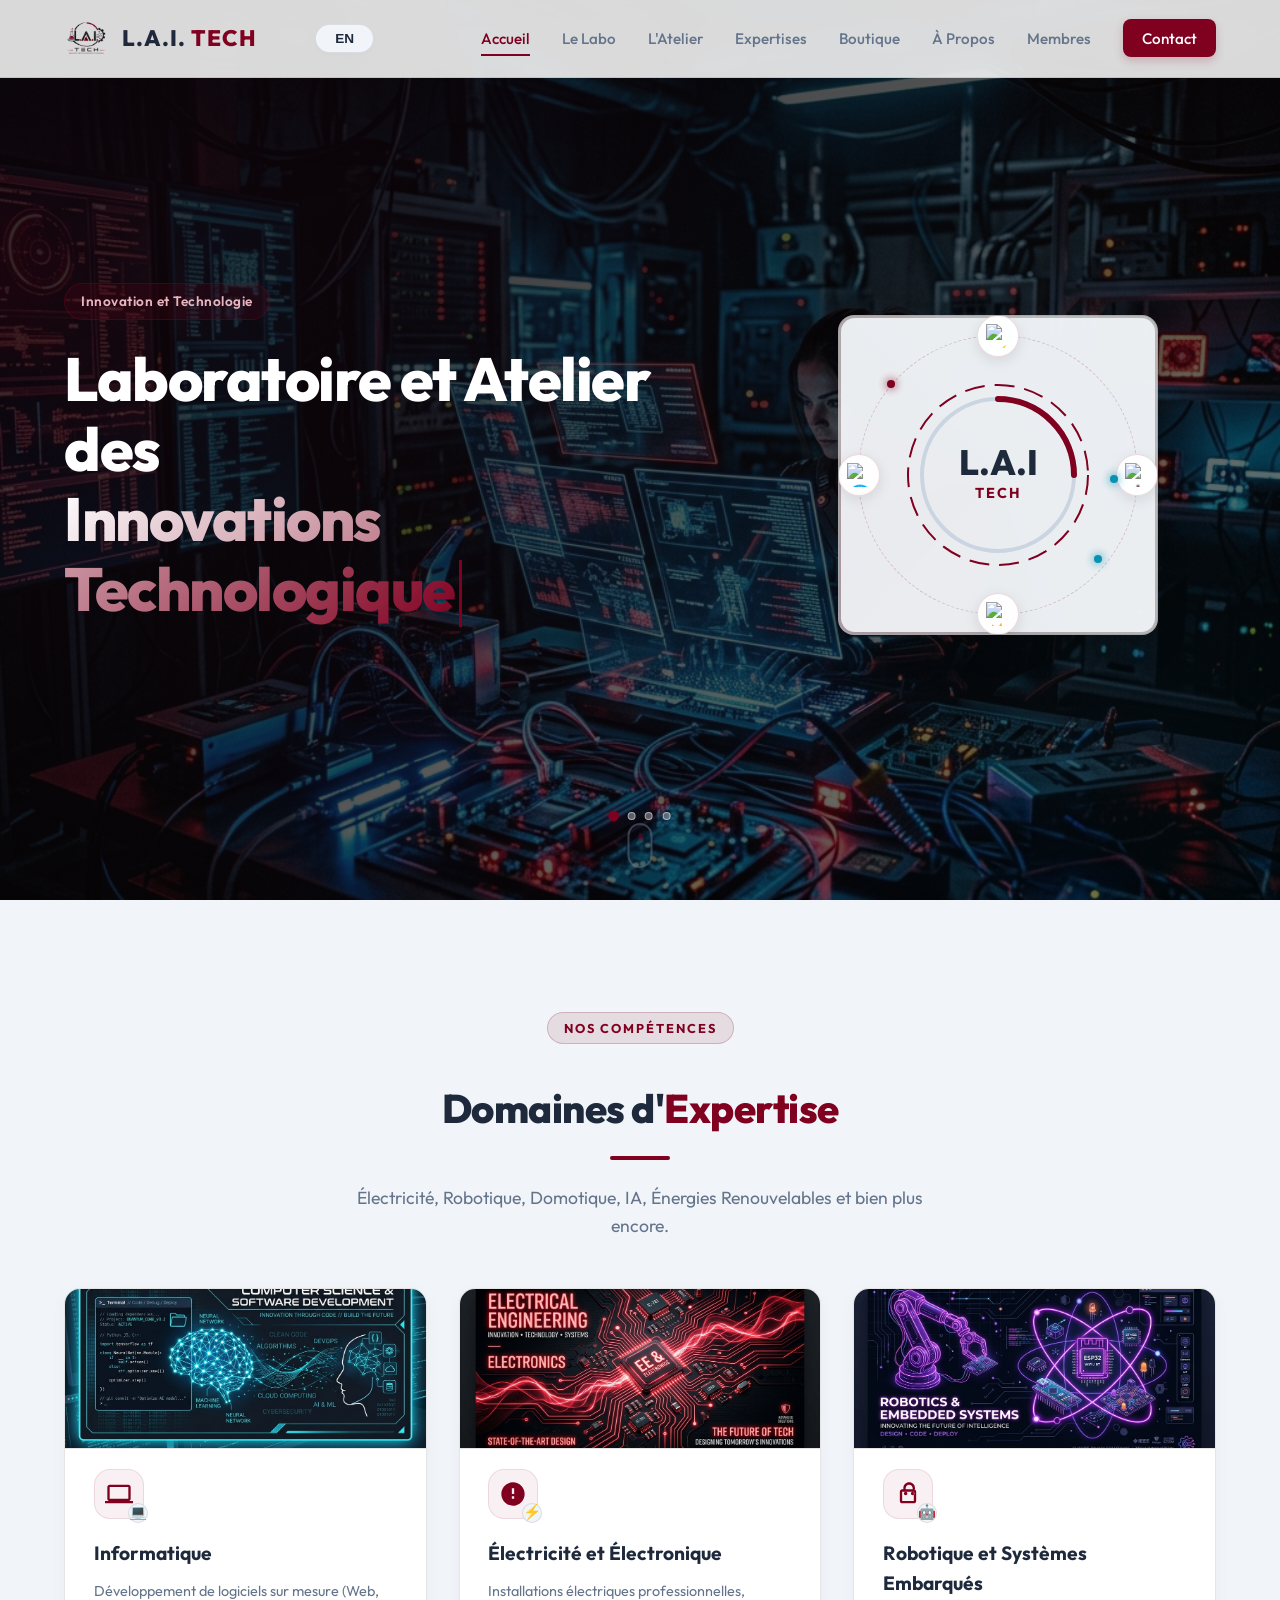
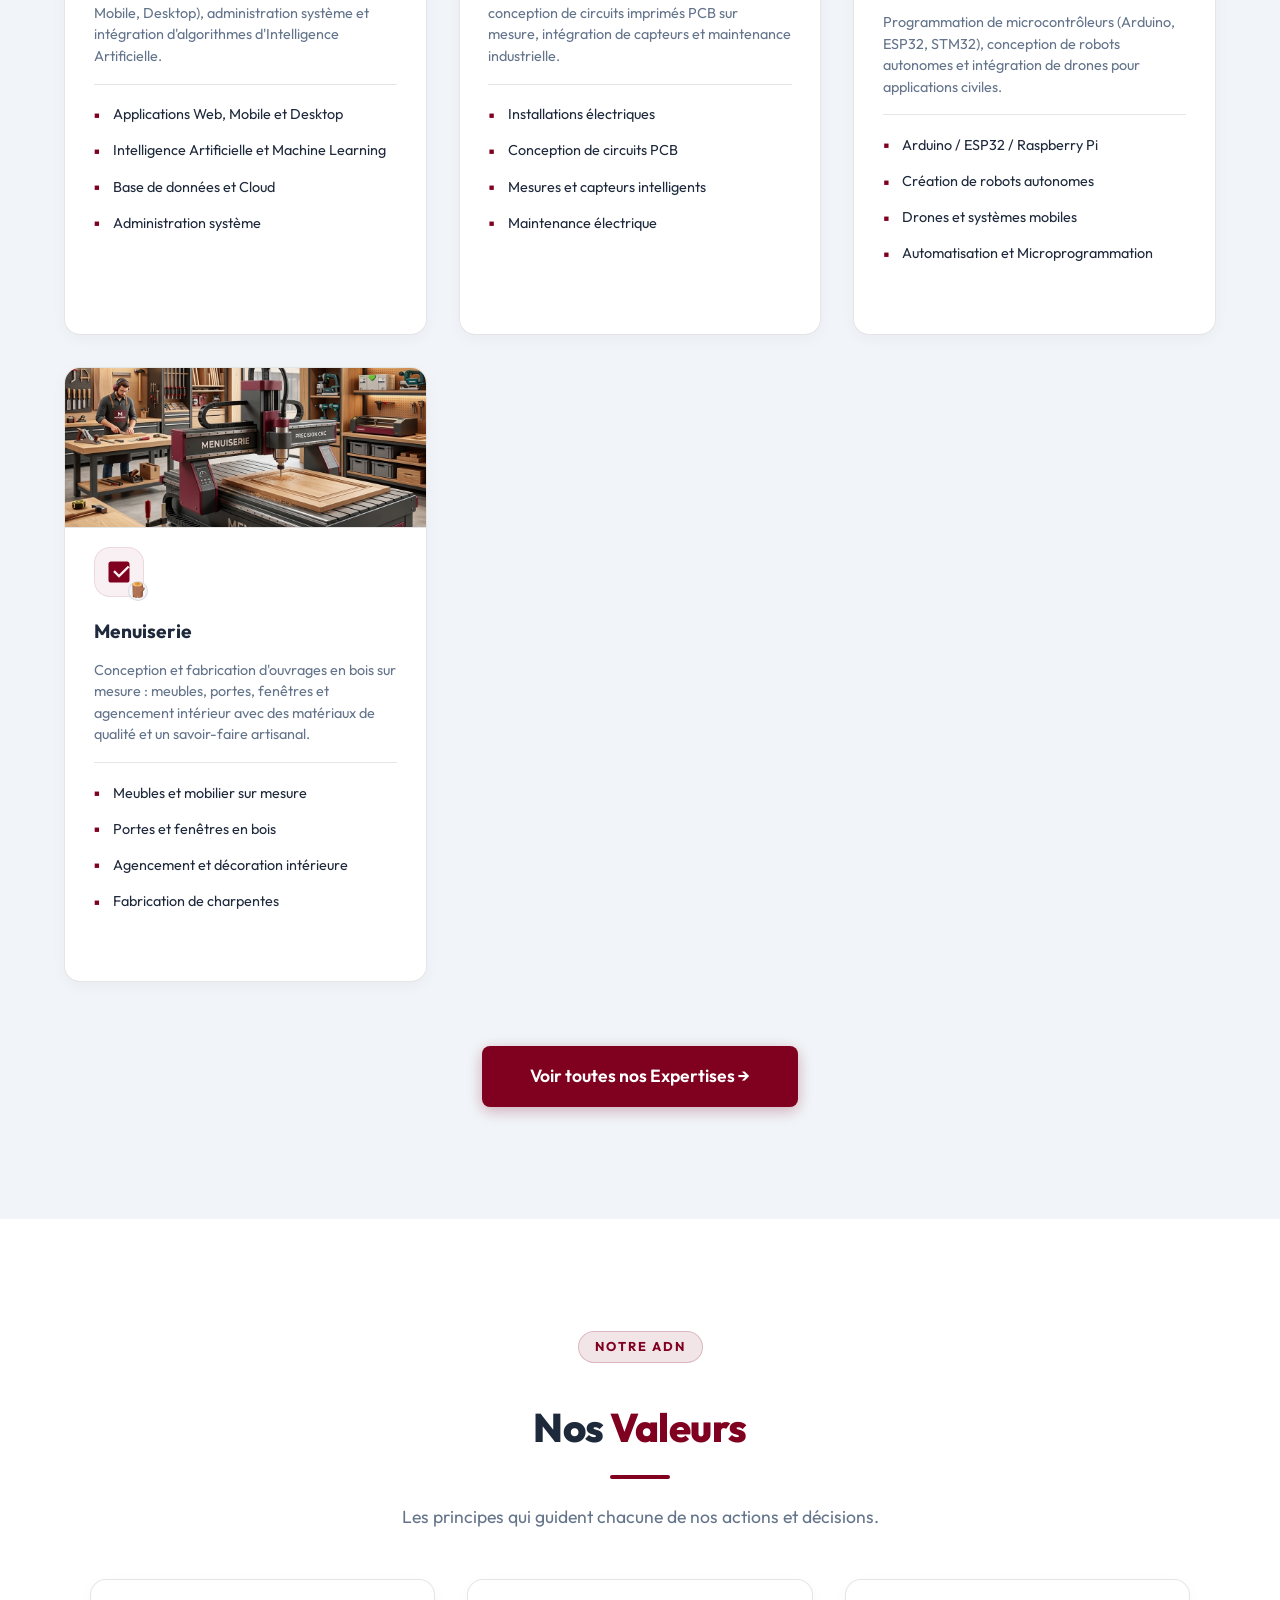
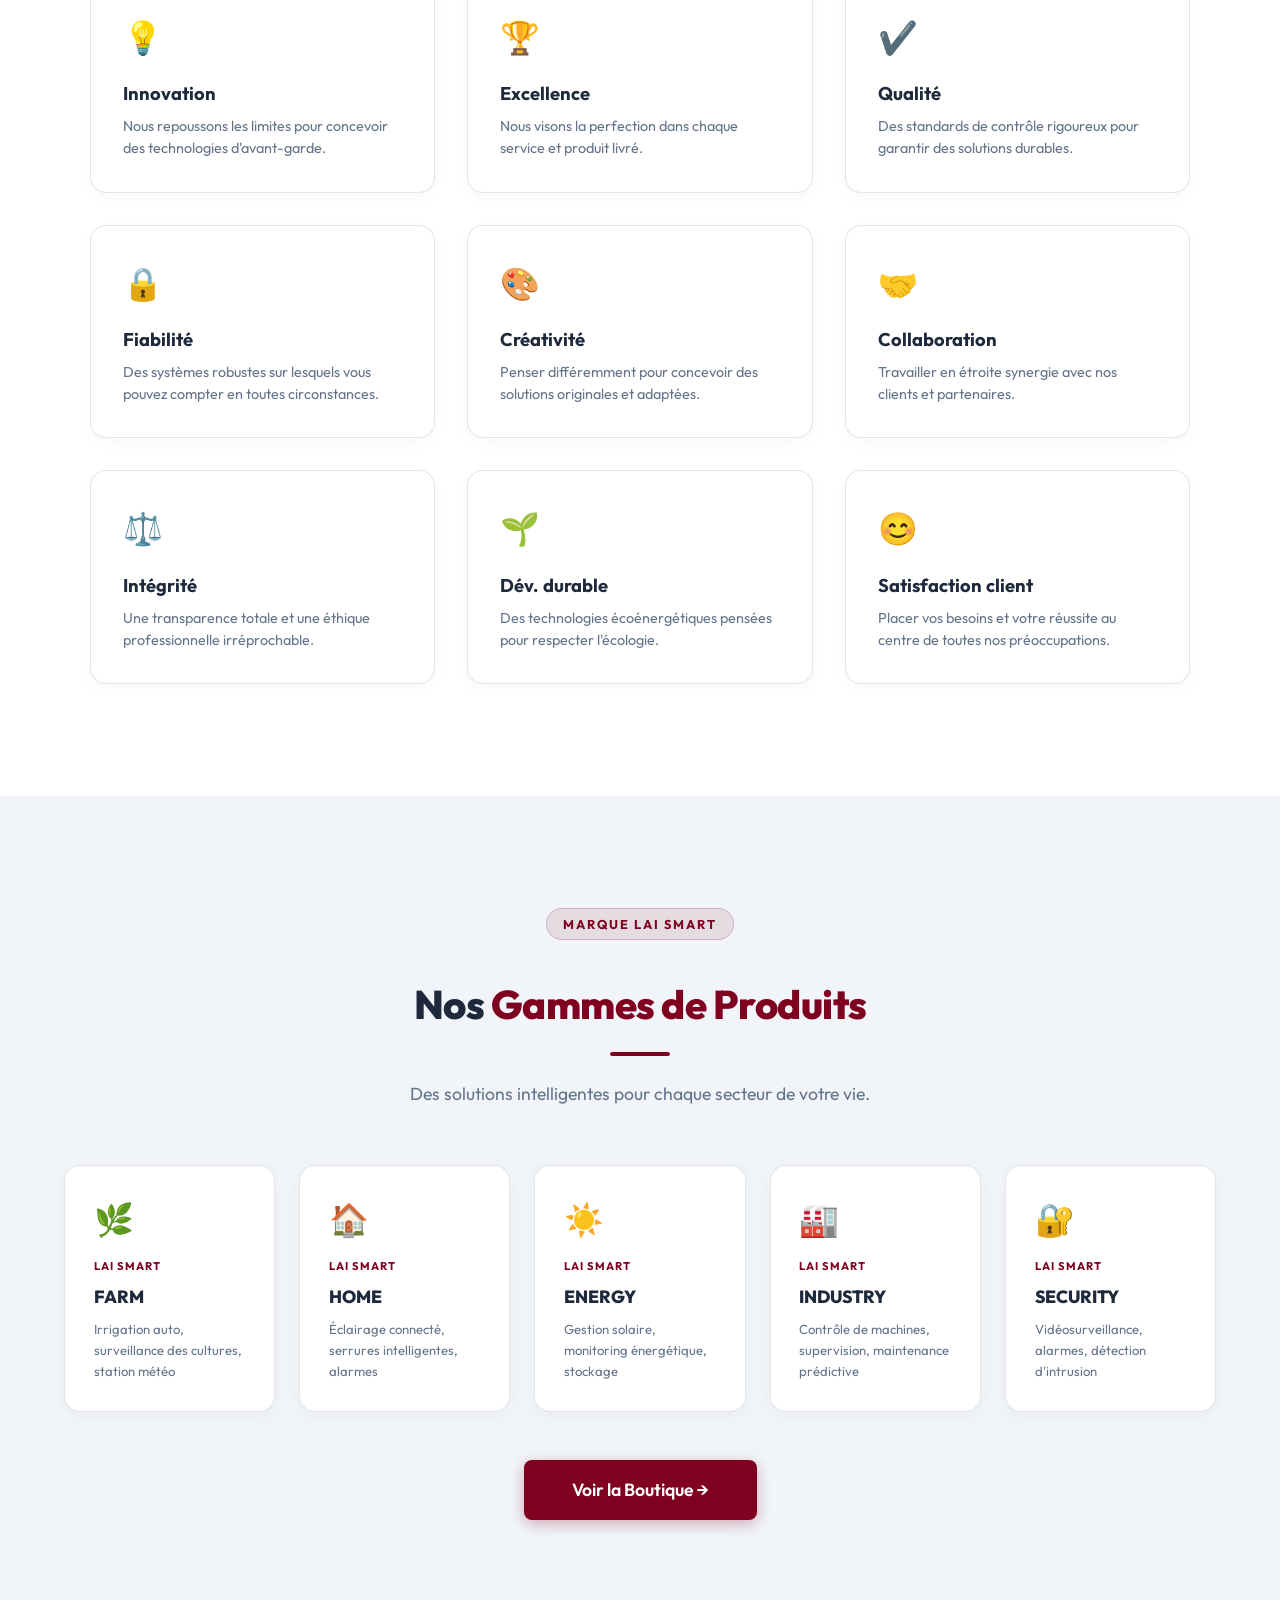
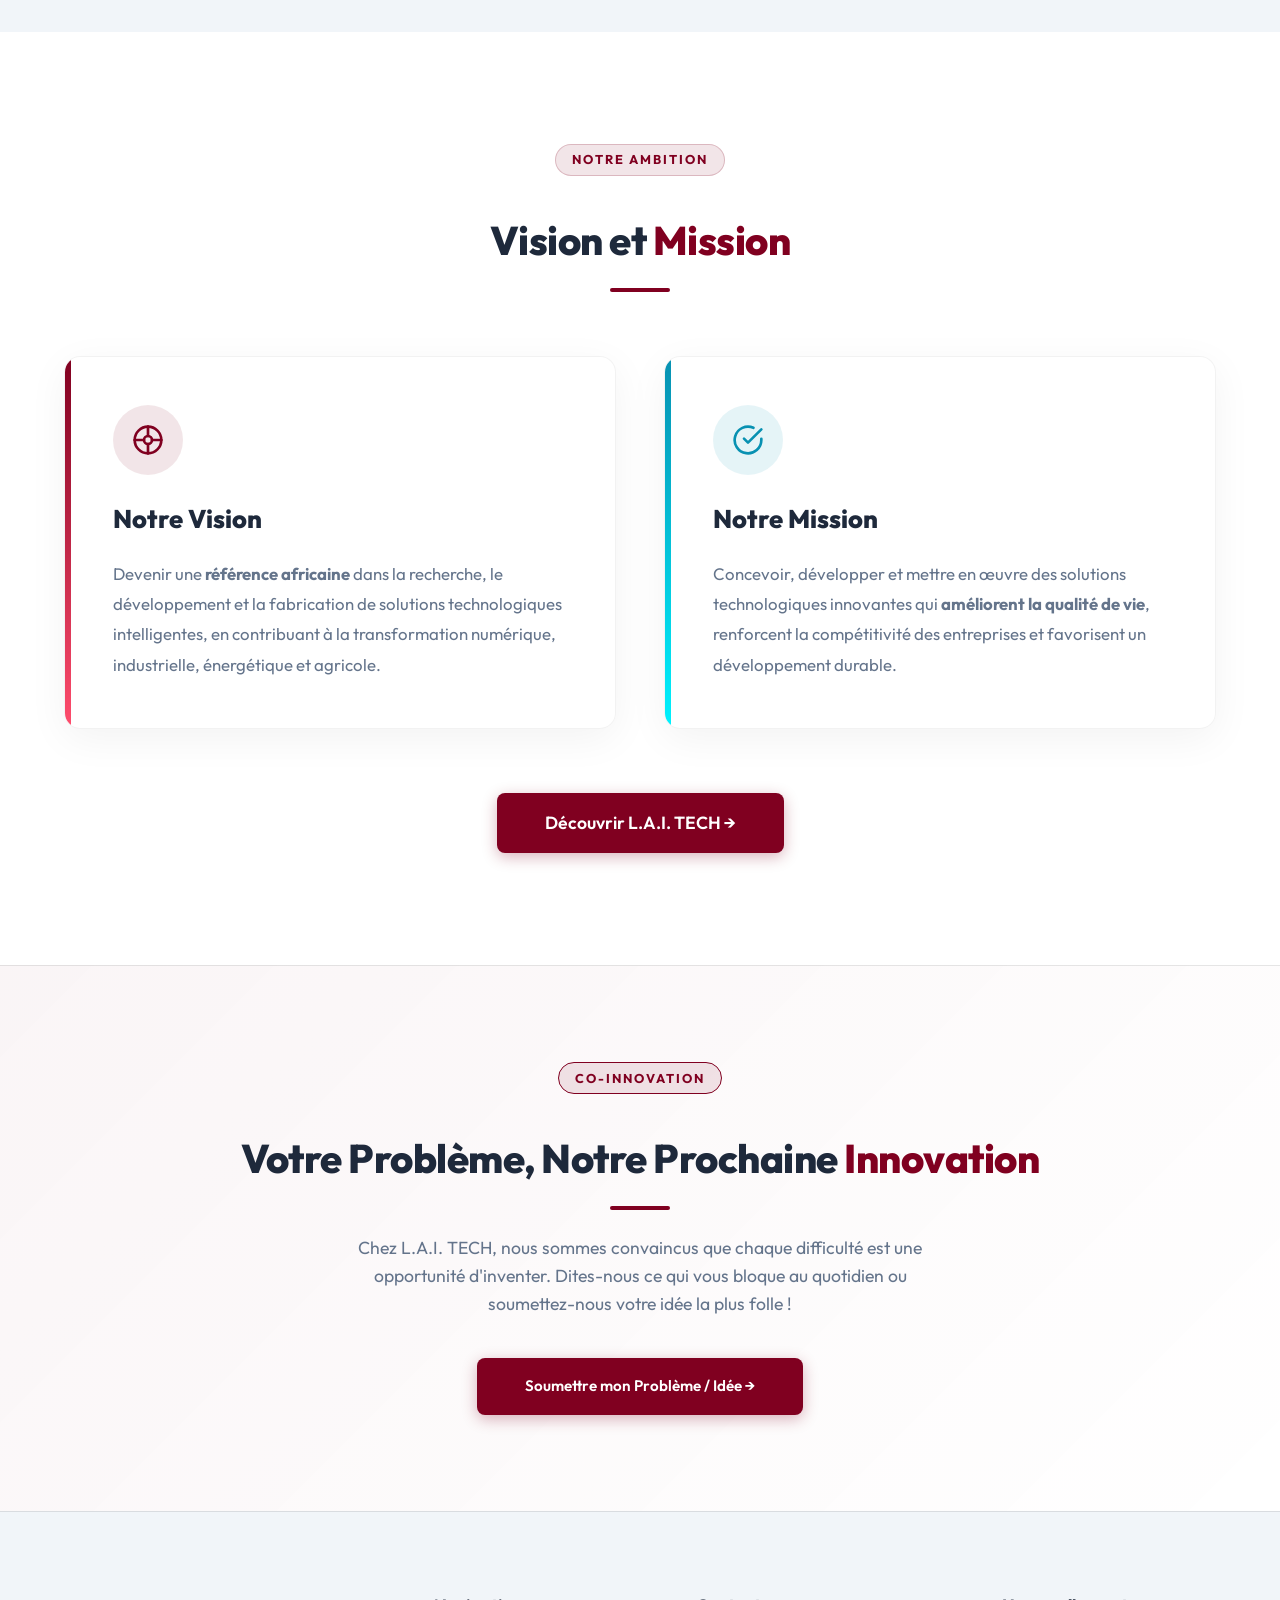
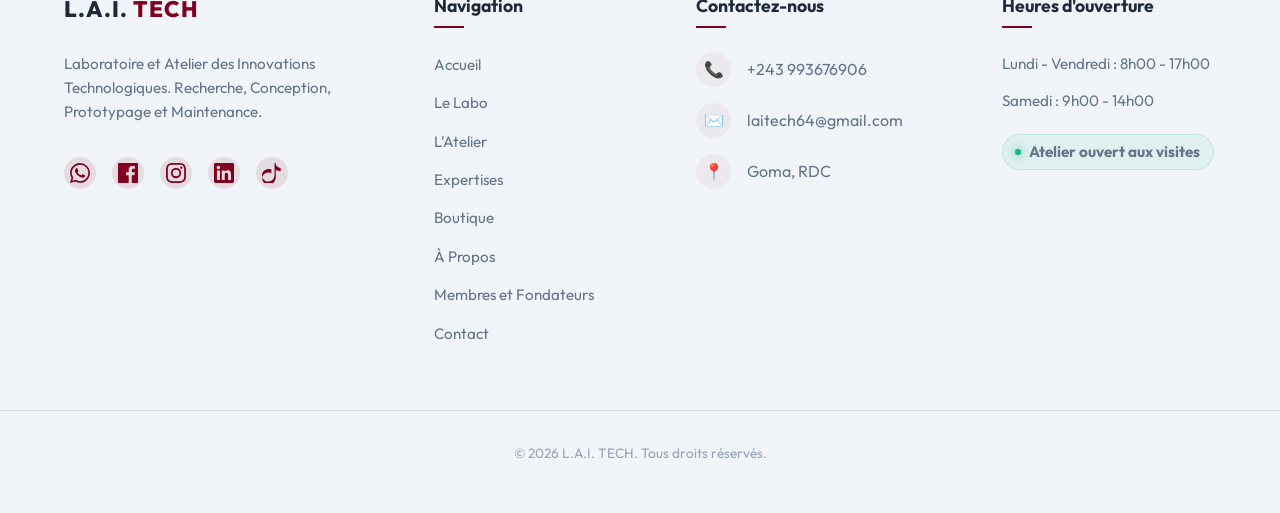
==== commit b8d3972f: "feat: add missions section and image gallery placeholders to expertise modal" ====
--- a/index.html
+++ b/index.html
@@ -226,6 +226,25 @@
                             <li>Base de données et Cloud</li>
                             <li>Administration système</li>
                         </ul>
+                        
+                        <!-- Exemple de missions (sera lu par le JS) -->
+                        <div class="expertise-missions" style="display: none;">
+                            <h3 class="missions-section-title">Missions et Projets Récents</h3>
+                            <div class="mission-item">
+                                <h4 class="mission-title">Développement d'un ERP sur mesure</h4>
+                                <p class="mission-desc">Création d'un système de gestion complet pour automatiser les processus d'une PME locale.</p>
+                                <div class="mission-gallery">
+                                    <div class="mission-img-placeholder">
+                                        <span>[Insérez votre image ici]</span>
+                                        <small>Ex: Capture d'écran du logiciel</small>
+                                    </div>
+                                    <div class="mission-img-placeholder">
+                                        <span>[Insérez votre image ici]</span>
+                                        <small>Ex: Interface d'administration</small>
+                                    </div>
+                                </div>
+                            </div>
+                        </div>
                     </div>
 
                     <!-- 2. Électricité et Électronique -->
@@ -529,13 +548,17 @@
                 <div class="service-modal-divider"></div>
                 <div class="service-modal-list-title">Compétences clés</div>
                 <ul class="service-modal-list" id="modalList"></ul>
+                
+                <!-- Zone où les missions seront injectées -->
+                <div id="modalMissions"></div>
+                
                 <a href="contact.html" class="service-modal-cta">Nous contacter →</a>
             </div>
         </div>
     </div>
 
     <!-- Script JavaScript -->
-    <script src="assets/js/app.js?v=16"></script>
+    <script src="assets/js/app.js?v=17"></script>
 
     <!-- Scripts Google Translate (Custom UI) -->
     <script type="text/javascript">
--- a/assets/css/style.css
+++ b/assets/css/style.css
@@ -3395,3 +3395,85 @@
         left: 24px;
     }
 }
+
+/* ==========================================================================
+   STYLES DES MISSIONS DANS LE MODAL
+   ========================================================================== */
+
+.missions-section-title {
+    font-size: 1.1rem;
+    font-weight: 800;
+    color: var(--text-white);
+    margin: 2rem 0 1rem;
+    padding-bottom: 0.5rem;
+    border-bottom: 2px solid rgba(128, 0, 32, 0.1);
+}
+
+.mission-item {
+    margin-bottom: 1.5rem;
+    padding: 1.25rem;
+    background: var(--bg-dark-secondary);
+    border-radius: 16px;
+    border: 1px solid var(--border-color);
+}
+
+.mission-title {
+    font-size: 0.95rem;
+    font-weight: 700;
+    color: var(--primary-color);
+    margin-bottom: 0.5rem;
+}
+
+.mission-desc {
+    font-size: 0.85rem;
+    color: var(--text-muted);
+    line-height: 1.6;
+    margin-bottom: 1rem;
+}
+
+.mission-gallery {
+    display: grid;
+    grid-template-columns: repeat(auto-fit, minmax(120px, 1fr));
+    gap: 0.75rem;
+    margin-top: 1rem;
+}
+
+.mission-img-placeholder {
+    display: flex;
+    flex-direction: column;
+    align-items: center;
+    justify-content: center;
+    background: rgba(0, 0, 0, 0.03);
+    border: 2px dashed rgba(128, 0, 32, 0.2);
+    border-radius: 12px;
+    height: 100px;
+    padding: 0.5rem;
+    text-align: center;
+    color: var(--text-muted);
+    transition: var(--transition);
+}
+
+.mission-img-placeholder:hover {
+    background: rgba(128, 0, 32, 0.02);
+    border-color: var(--primary-color);
+}
+
+.mission-img-placeholder span {
+    font-size: 0.75rem;
+    font-weight: 600;
+    margin-bottom: 0.25rem;
+}
+
+.mission-img-placeholder small {
+    font-size: 0.65rem;
+    opacity: 0.7;
+}
+
+.mission-gallery img {
+    width: 100%;
+    height: 100px;
+    object-fit: cover;
+    border-radius: 12px;
+    border: 1px solid rgba(0,0,0,0.1);
+    box-shadow: 0 4px 10px rgba(0,0,0,0.05);
+}
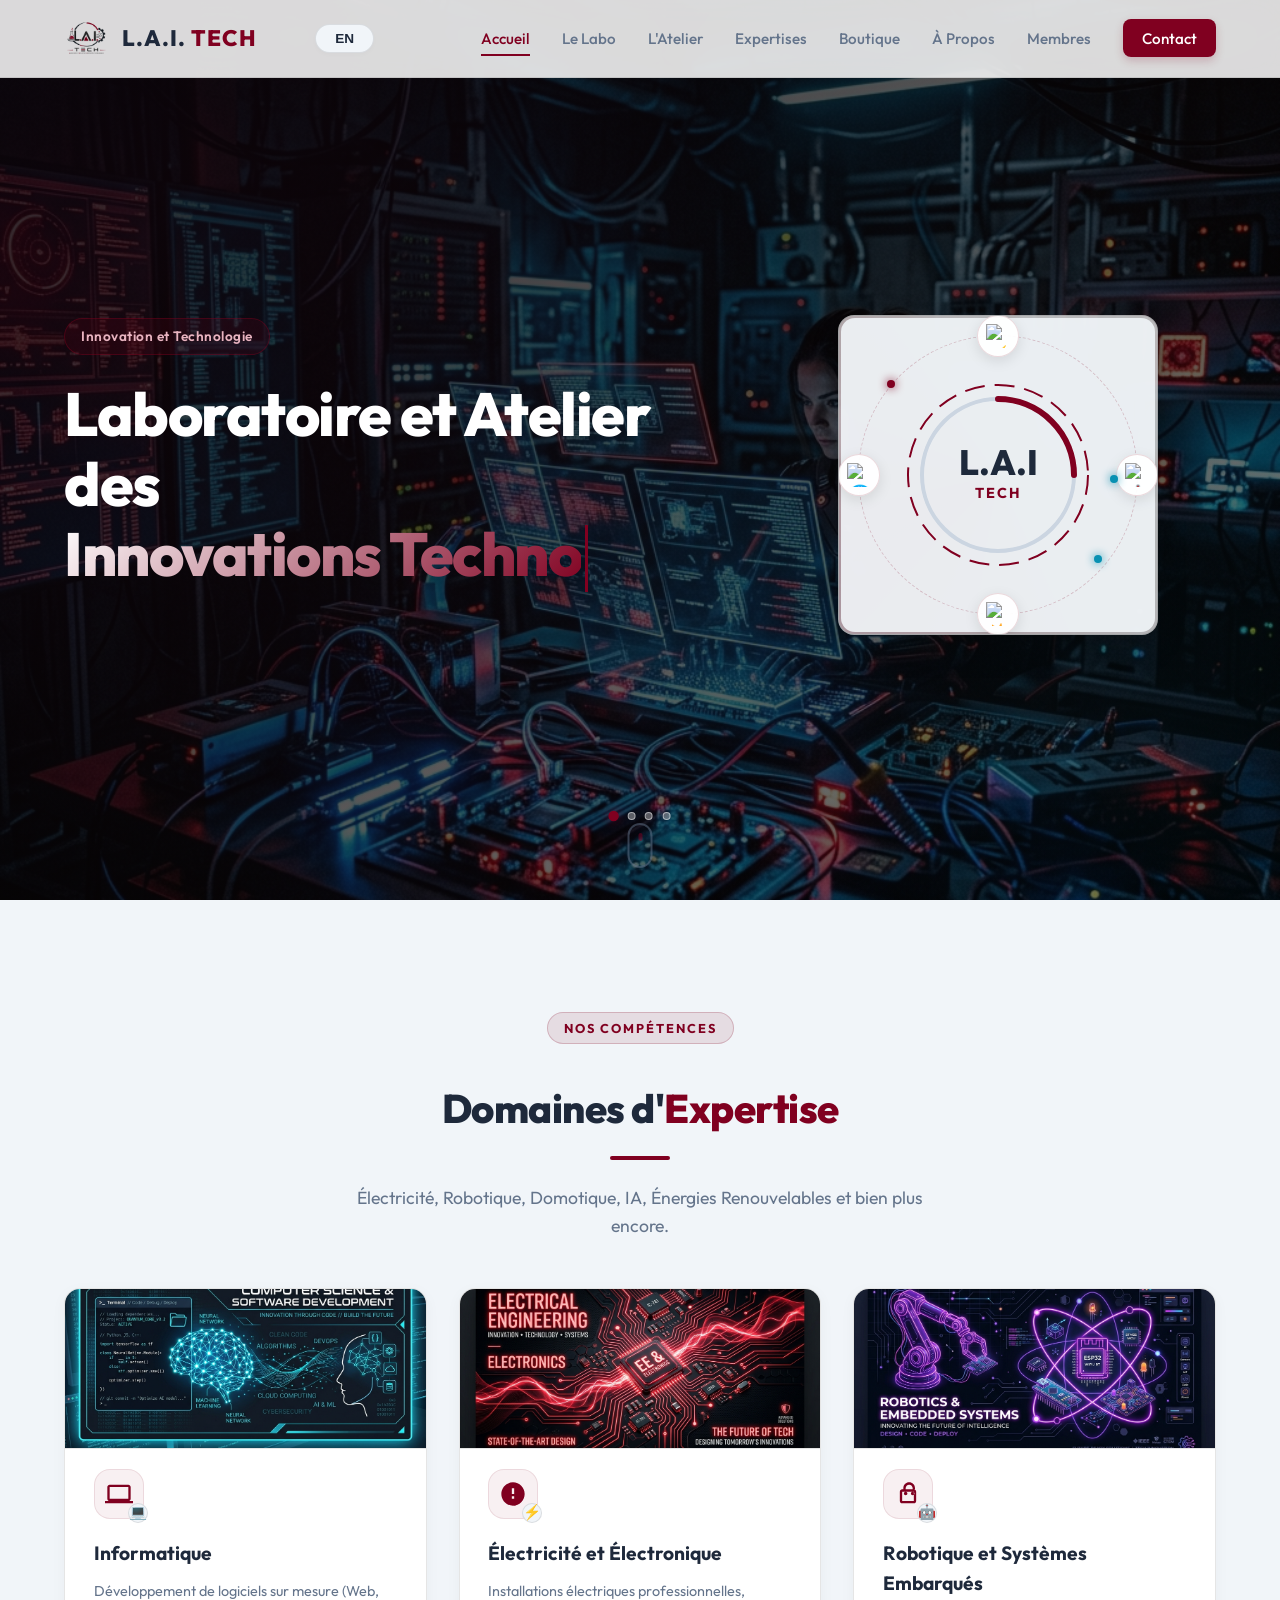
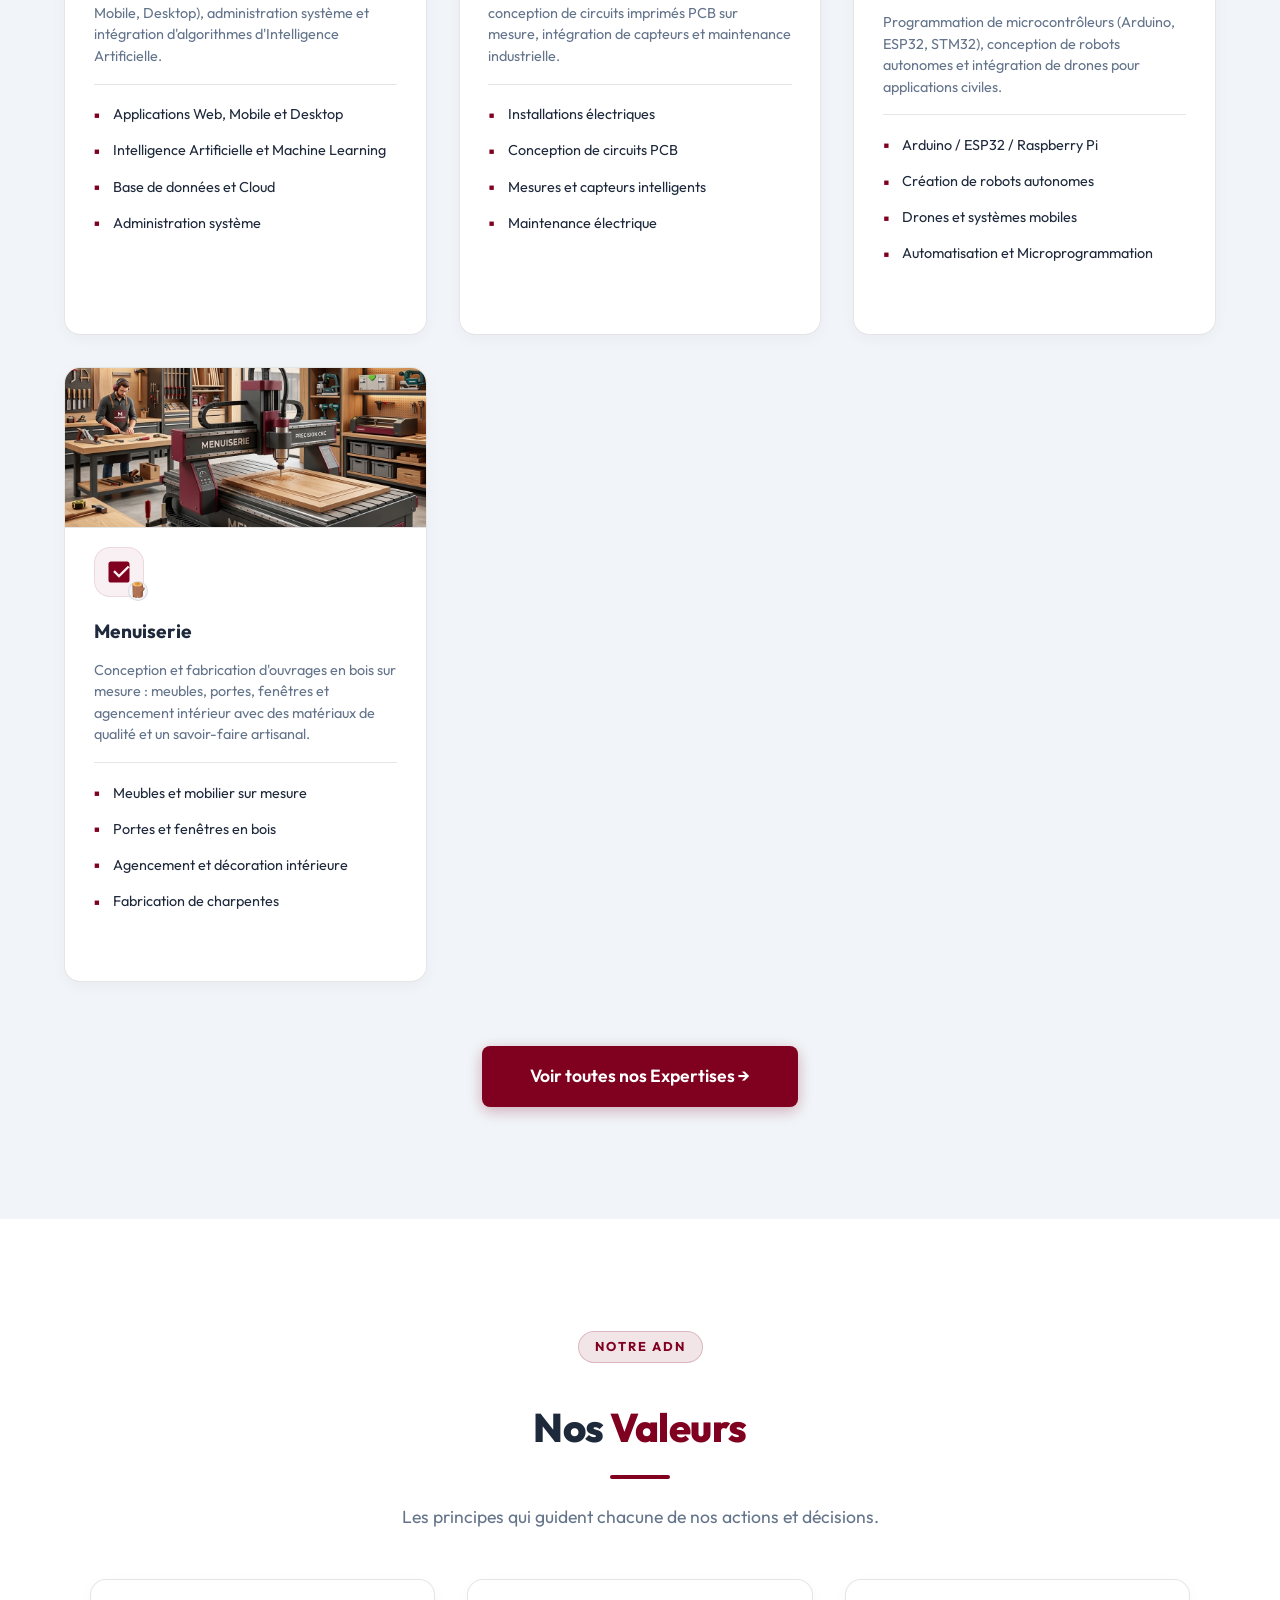
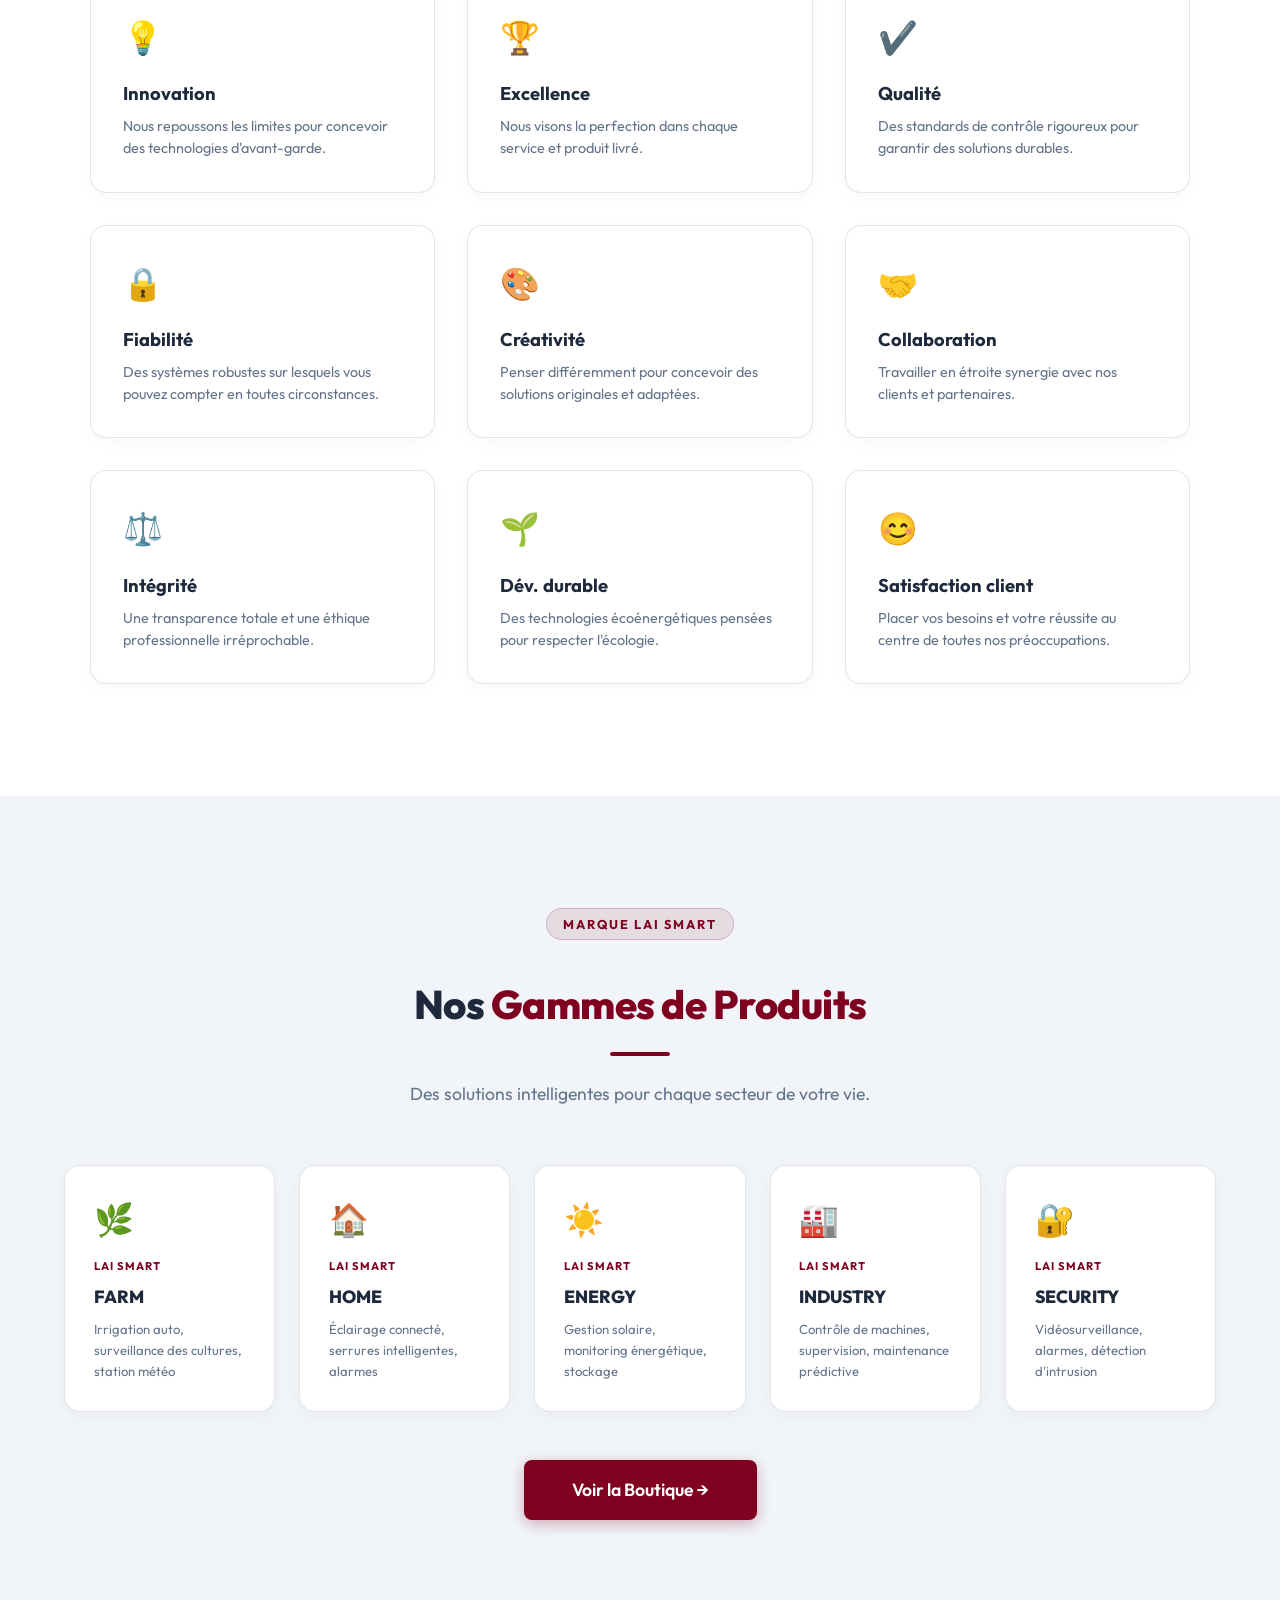
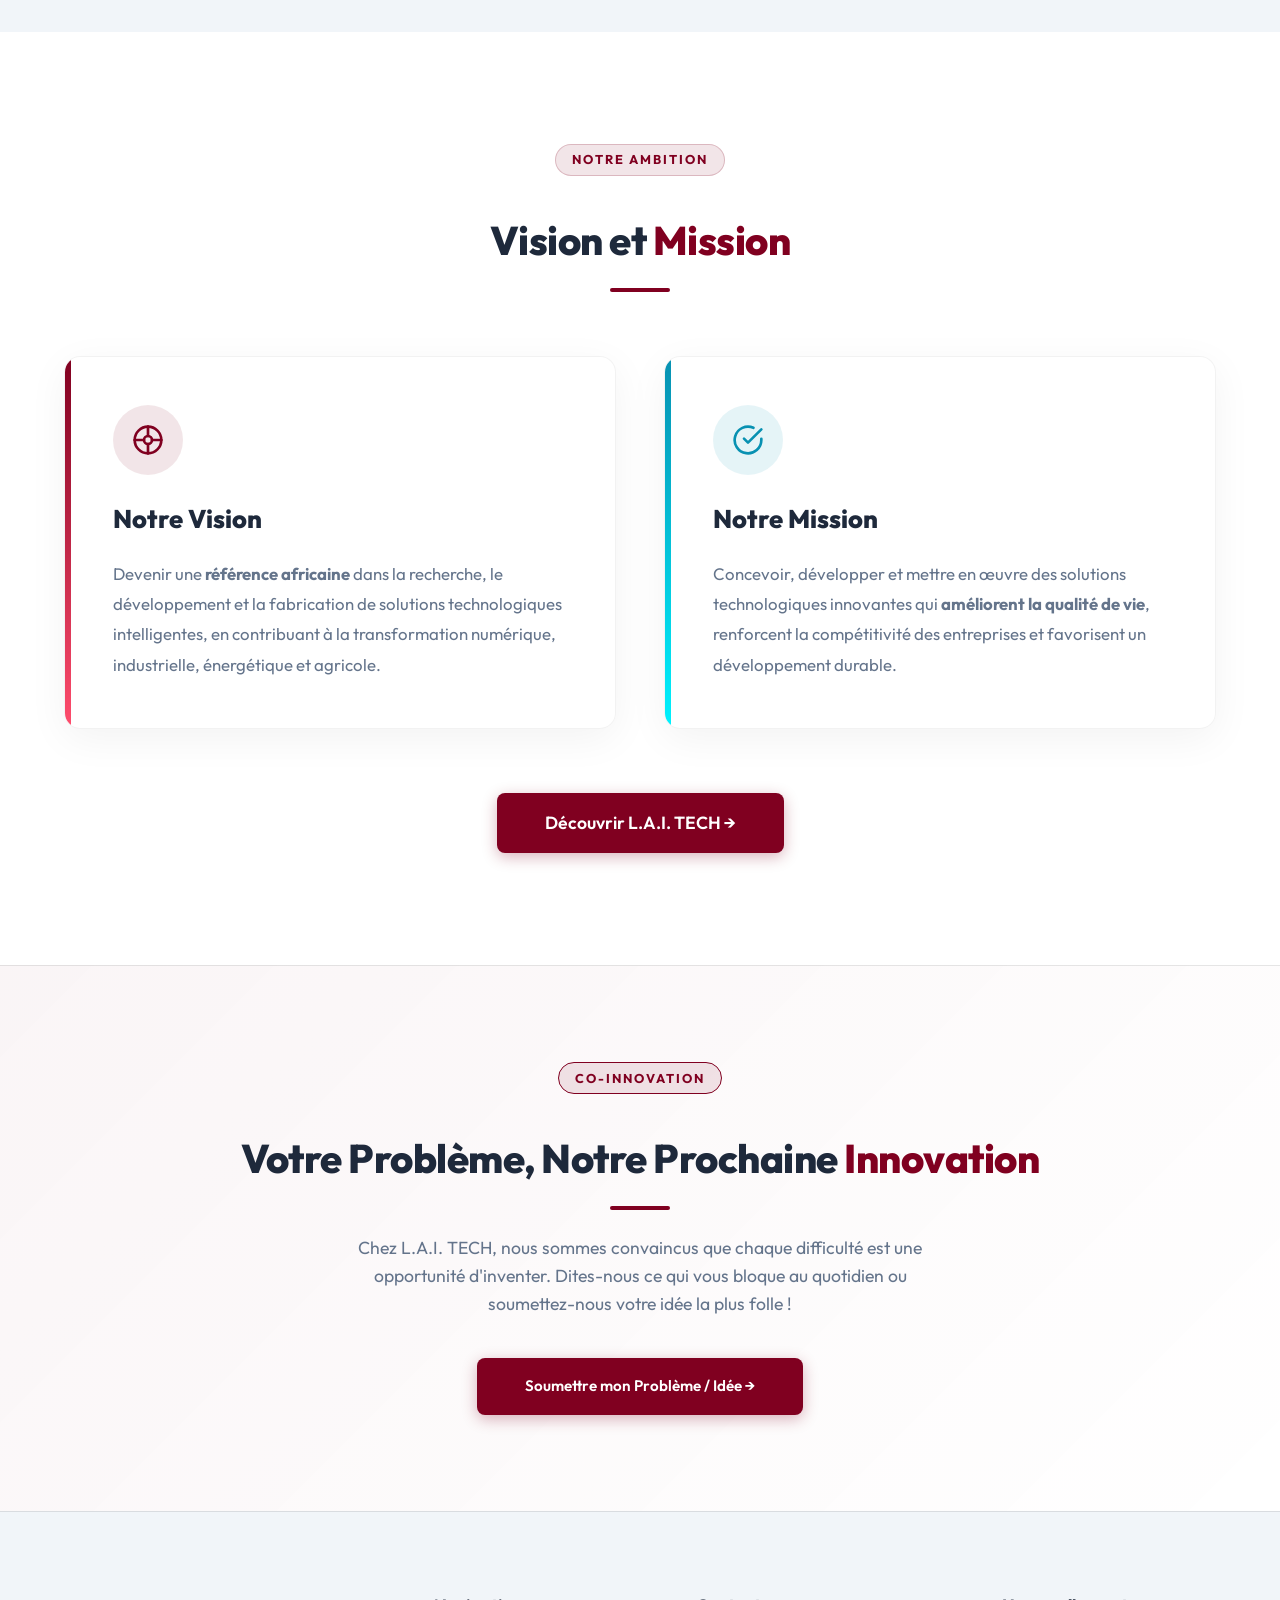
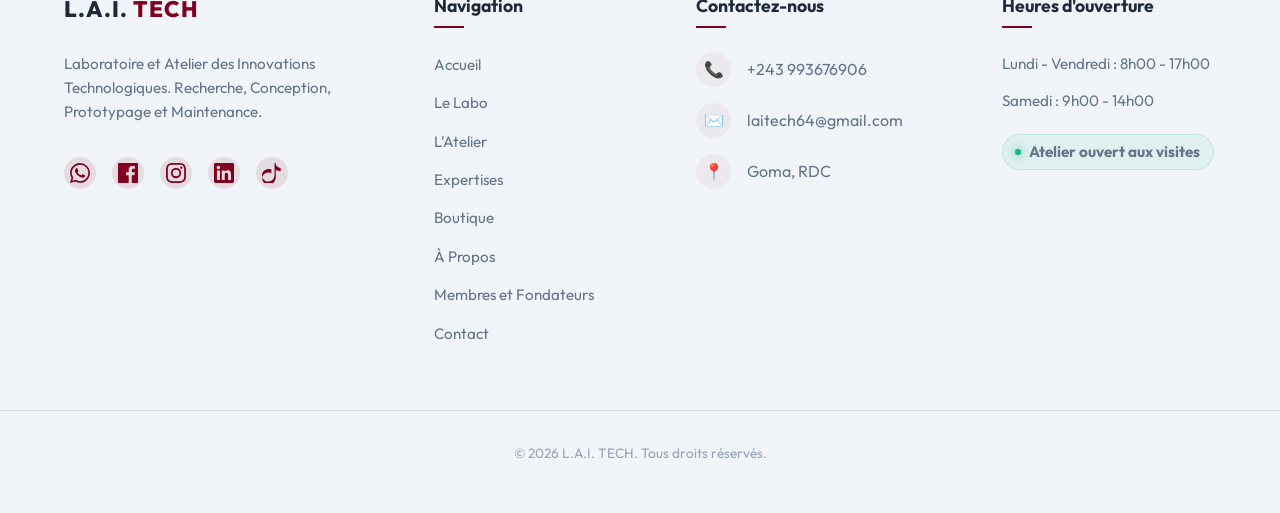
==== commit c2bc5ca3: "feat: add mission placeholders to all expertise cards" ====
--- a/index.html
+++ b/index.html
@@ -266,7 +266,26 @@
                             <li>Conception de circuits PCB</li>
                             <li>Mesures et capteurs intelligents</li>
                             <li>Maintenance électrique</li>
-                        </ul>
+                                                </ul>
+                        
+                        <!-- Exemple de missions (sera lu par le JS) -->
+                        <div class="expertise-missions" style="display: none;">
+                            <h3 class="missions-section-title">Missions et Projets Récents</h3>
+                            <div class="mission-item">
+                                <h4 class="mission-title">Titre de votre mission ici</h4>
+                                <p class="mission-desc">Description de la mission et des objectifs atteints.</p>
+                                <div class="mission-gallery">
+                                    <div class="mission-img-placeholder">
+                                        <span>[Insérez votre image ici]</span>
+                                        <small>Ex: Vue d'ensemble</small>
+                                    </div>
+                                    <div class="mission-img-placeholder">
+                                        <span>[Insérez votre image ici]</span>
+                                        <small>Ex: Détail</small>
+                                    </div>
+                                </div>
+                            </div>
+                        </div>
                     </div>
 
                     <!-- 3. Robotique et Systèmes Embarqués -->
@@ -287,7 +306,26 @@
                             <li>Création de robots autonomes</li>
                             <li>Drones et systèmes mobiles</li>
                             <li>Automatisation et Microprogrammation</li>
-                        </ul>
+                                                </ul>
+                        
+                        <!-- Exemple de missions (sera lu par le JS) -->
+                        <div class="expertise-missions" style="display: none;">
+                            <h3 class="missions-section-title">Missions et Projets Récents</h3>
+                            <div class="mission-item">
+                                <h4 class="mission-title">Titre de votre mission ici</h4>
+                                <p class="mission-desc">Description de la mission et des objectifs atteints.</p>
+                                <div class="mission-gallery">
+                                    <div class="mission-img-placeholder">
+                                        <span>[Insérez votre image ici]</span>
+                                        <small>Ex: Vue d'ensemble</small>
+                                    </div>
+                                    <div class="mission-img-placeholder">
+                                        <span>[Insérez votre image ici]</span>
+                                        <small>Ex: Détail</small>
+                                    </div>
+                                </div>
+                            </div>
+                        </div>
                     </div>
 
                     <!-- 4. Menuiserie -->
@@ -308,7 +346,26 @@
                             <li>Portes et fenêtres en bois</li>
                             <li>Agencement et décoration intérieure</li>
                             <li>Fabrication de charpentes</li>
-                        </ul>
+                                                </ul>
+                        
+                        <!-- Exemple de missions (sera lu par le JS) -->
+                        <div class="expertise-missions" style="display: none;">
+                            <h3 class="missions-section-title">Missions et Projets Récents</h3>
+                            <div class="mission-item">
+                                <h4 class="mission-title">Titre de votre mission ici</h4>
+                                <p class="mission-desc">Description de la mission et des objectifs atteints.</p>
+                                <div class="mission-gallery">
+                                    <div class="mission-img-placeholder">
+                                        <span>[Insérez votre image ici]</span>
+                                        <small>Ex: Vue d'ensemble</small>
+                                    </div>
+                                    <div class="mission-img-placeholder">
+                                        <span>[Insérez votre image ici]</span>
+                                        <small>Ex: Détail</small>
+                                    </div>
+                                </div>
+                            </div>
+                        </div>
                     </div>
                 </div>
 
@@ -503,8 +560,27 @@
                     <li><a href="apropos.html">À Propos</a></li>
                     <li><a href="membres.html">Membres et Fondateurs</a></li>
                     <li><a href="contact.html">Contact</a></li>
-                </ul>
-            </div>
+                                        </ul>
+                        
+                        <!-- Exemple de missions (sera lu par le JS) -->
+                        <div class="expertise-missions" style="display: none;">
+                            <h3 class="missions-section-title">Missions et Projets Récents</h3>
+                            <div class="mission-item">
+                                <h4 class="mission-title">Titre de votre mission ici</h4>
+                                <p class="mission-desc">Description de la mission et des objectifs atteints.</p>
+                                <div class="mission-gallery">
+                                    <div class="mission-img-placeholder">
+                                        <span>[Insérez votre image ici]</span>
+                                        <small>Ex: Vue d'ensemble</small>
+                                    </div>
+                                    <div class="mission-img-placeholder">
+                                        <span>[Insérez votre image ici]</span>
+                                        <small>Ex: Détail</small>
+                                    </div>
+                                </div>
+                            </div>
+                        </div>
+                    </div>
             <div class="footer-contact">
                 <h4>Contactez-nous</h4>
                 <div class="footer-contact-modern">
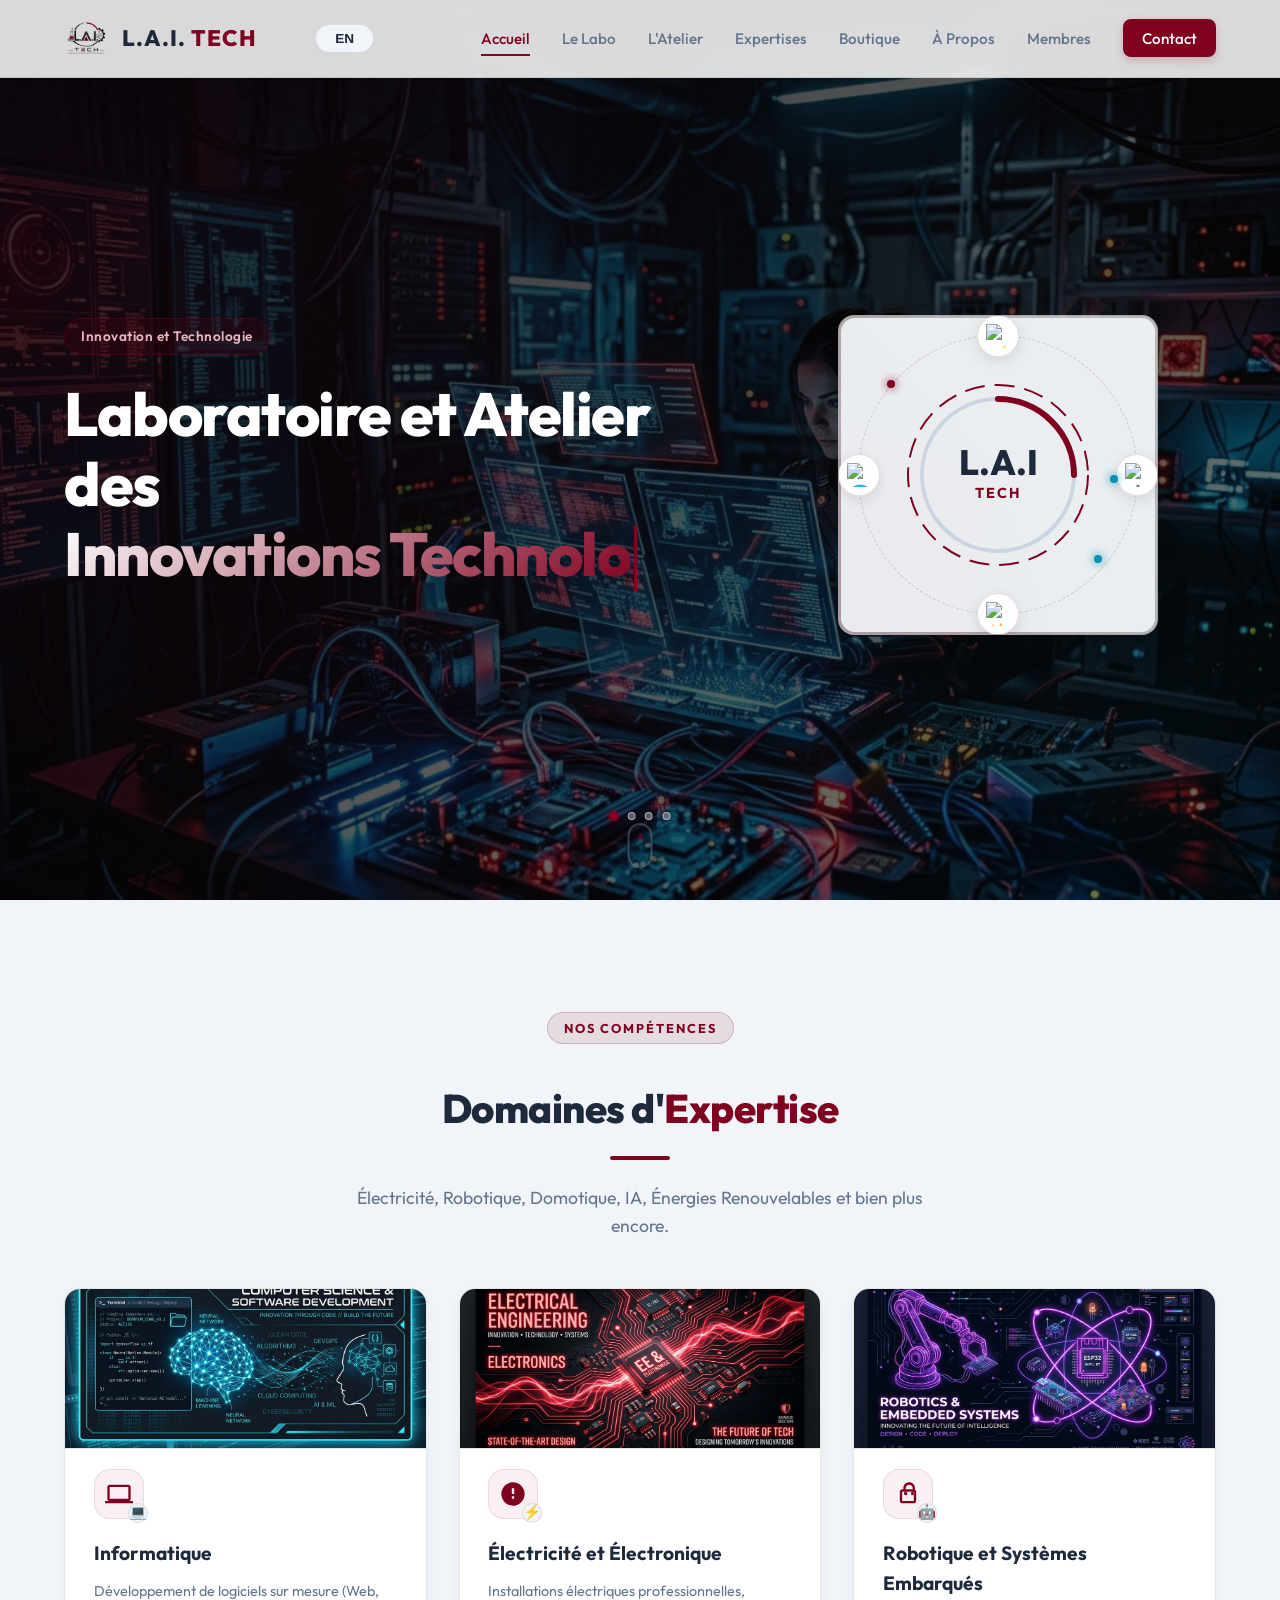
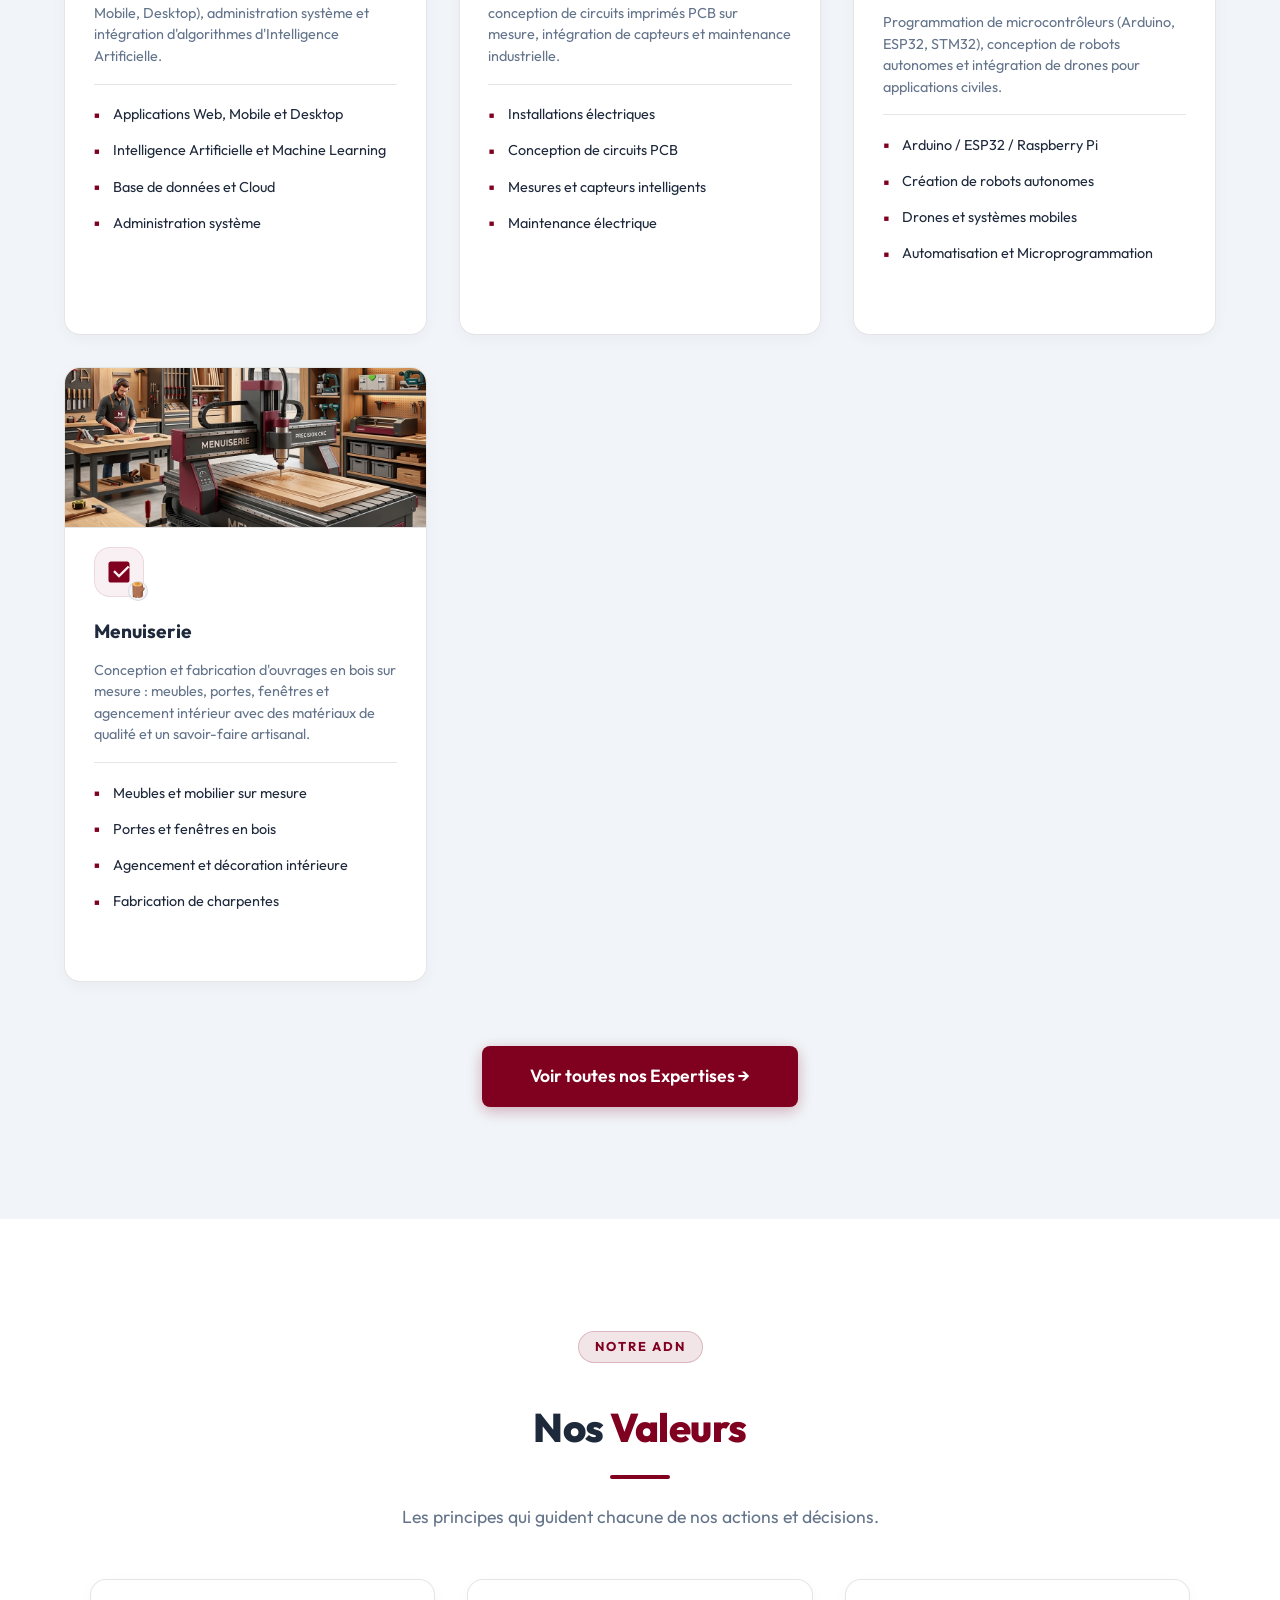
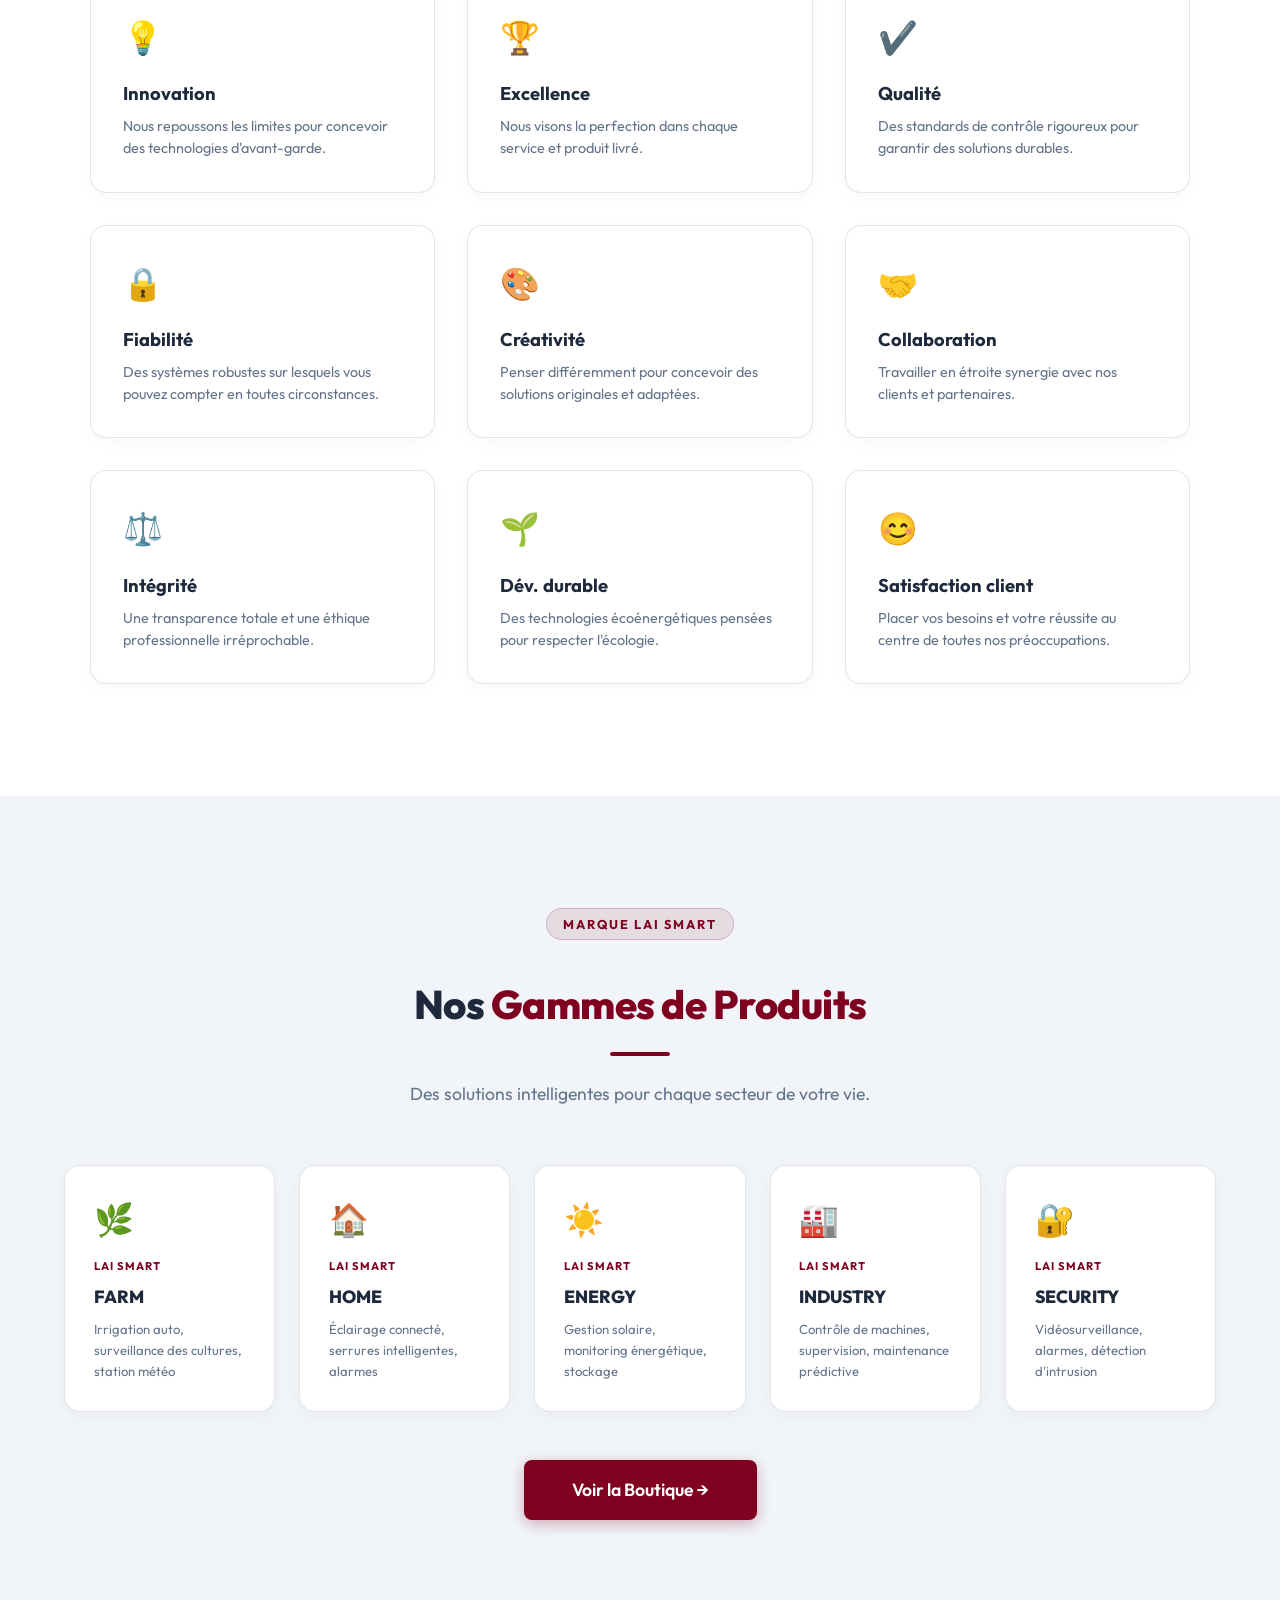
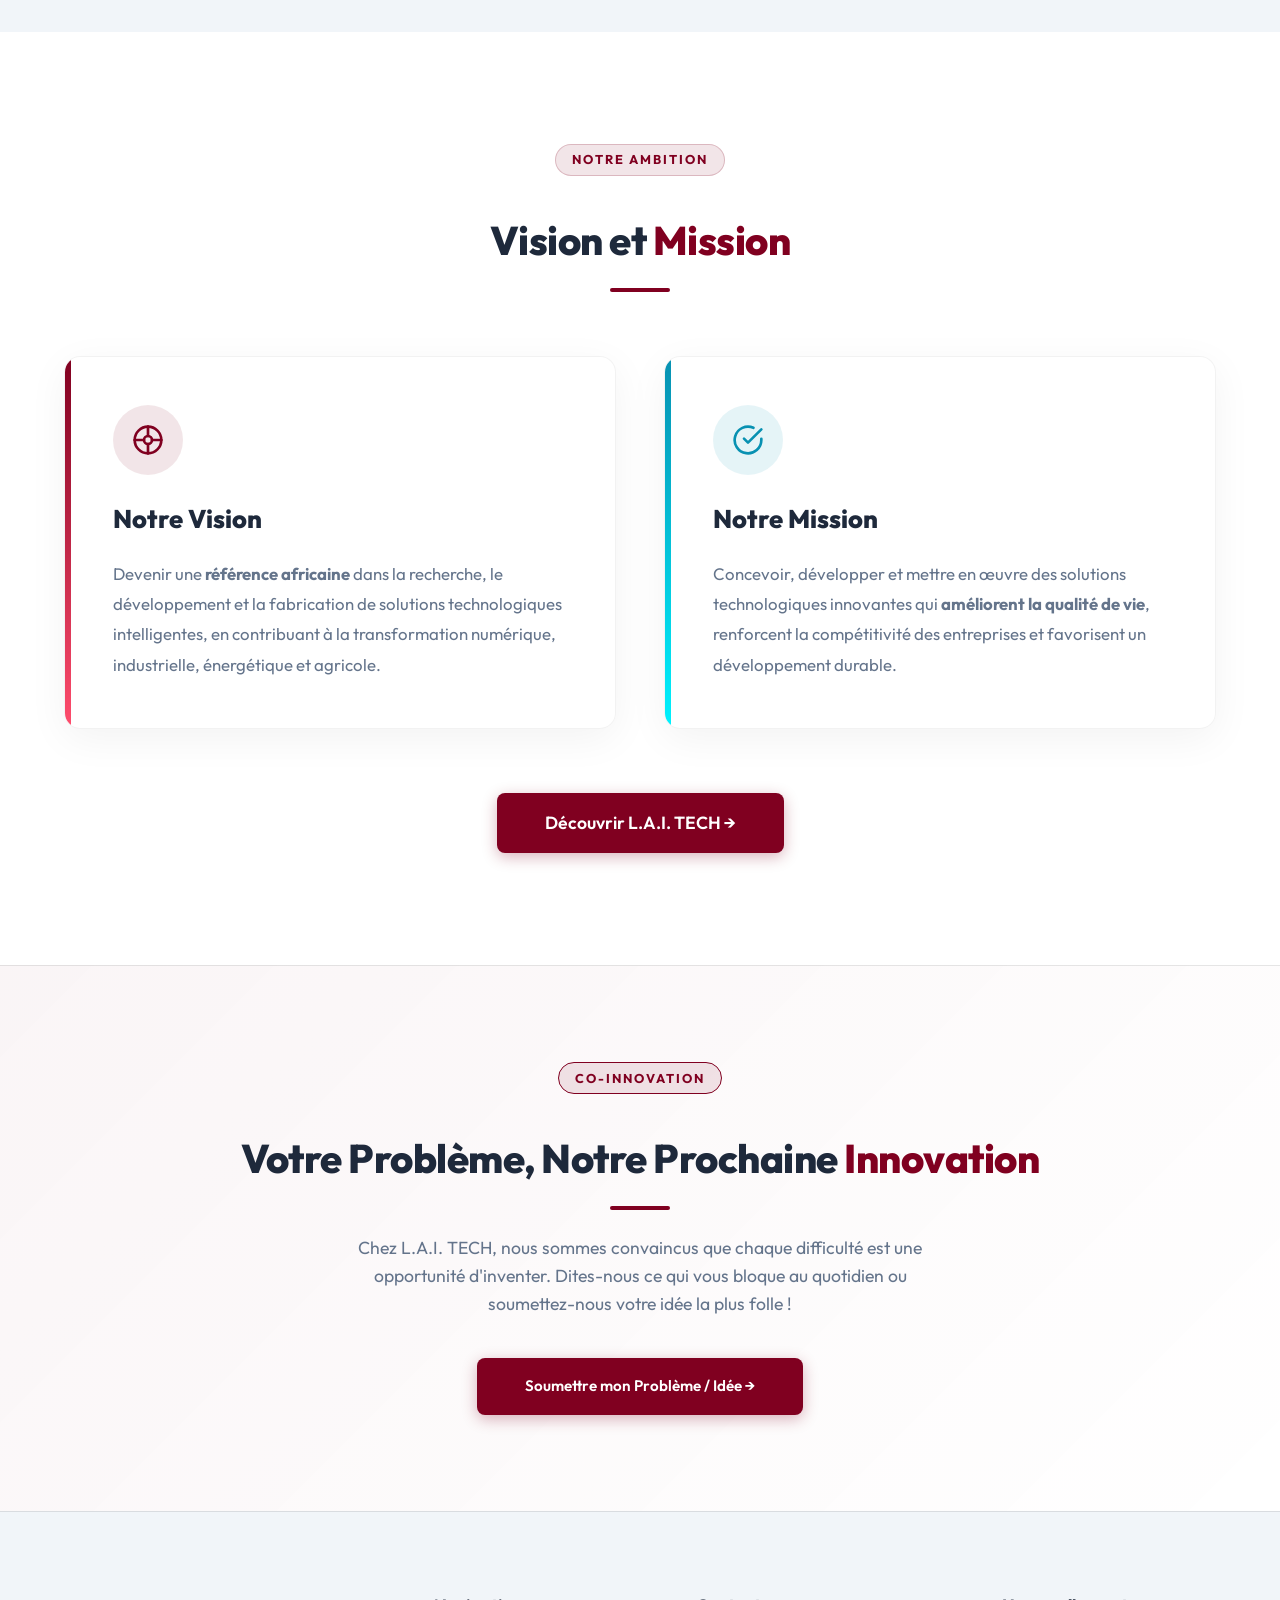
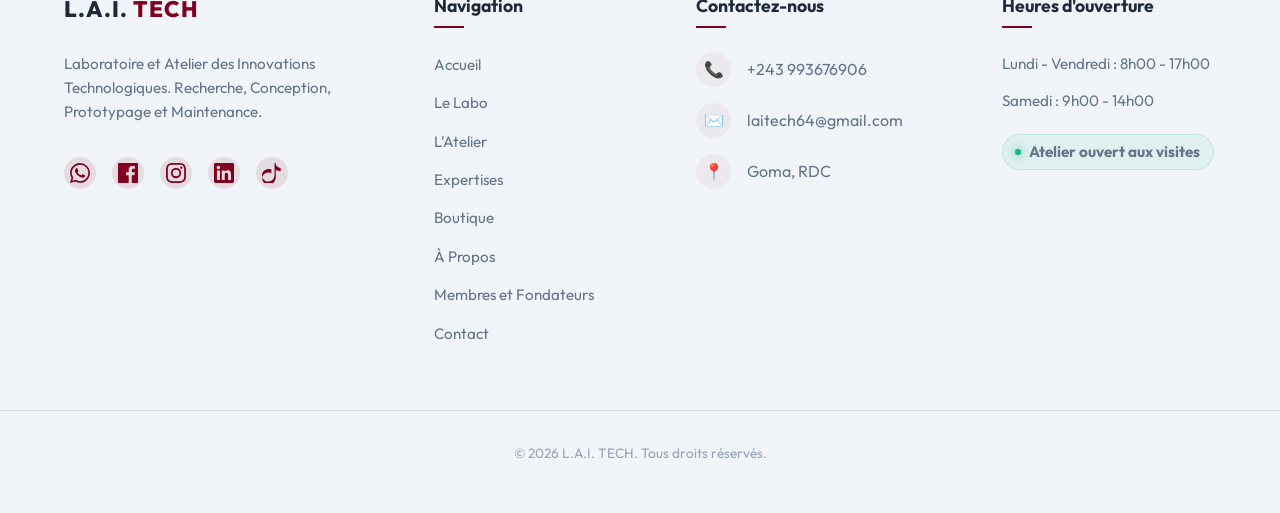
==== commit 13fda65d: "fix: resolve Google Translate dropdown issue" ====
--- a/index.html
+++ b/index.html
@@ -39,7 +39,7 @@
             </a>
 
             <!-- Google Translate Hidden Element -->
-            <div id="google_translate_element" style="display:none;"></div>
+            <div id="google_translate_element" style="position: absolute; opacity: 0; width: 0; height: 0; overflow: hidden; pointer-events: none;"></div>
             
             <div class="lang-selector">
                 <button class="lang-toggle-btn" onclick="toggleLanguage()" id="langToggleBtn" title="Changer la langue / Change language">
@@ -669,7 +669,7 @@
             for(var i=0; i < selectField.options.length; i++){
                 if(selectField.options[i].value == langCode){
                     selectField.selectedIndex = i;
-                    var event = new Event('change');
+                    var event = new Event('change', {bubbles: true});
                     selectField.dispatchEvent(event);
                     break;
                 }
